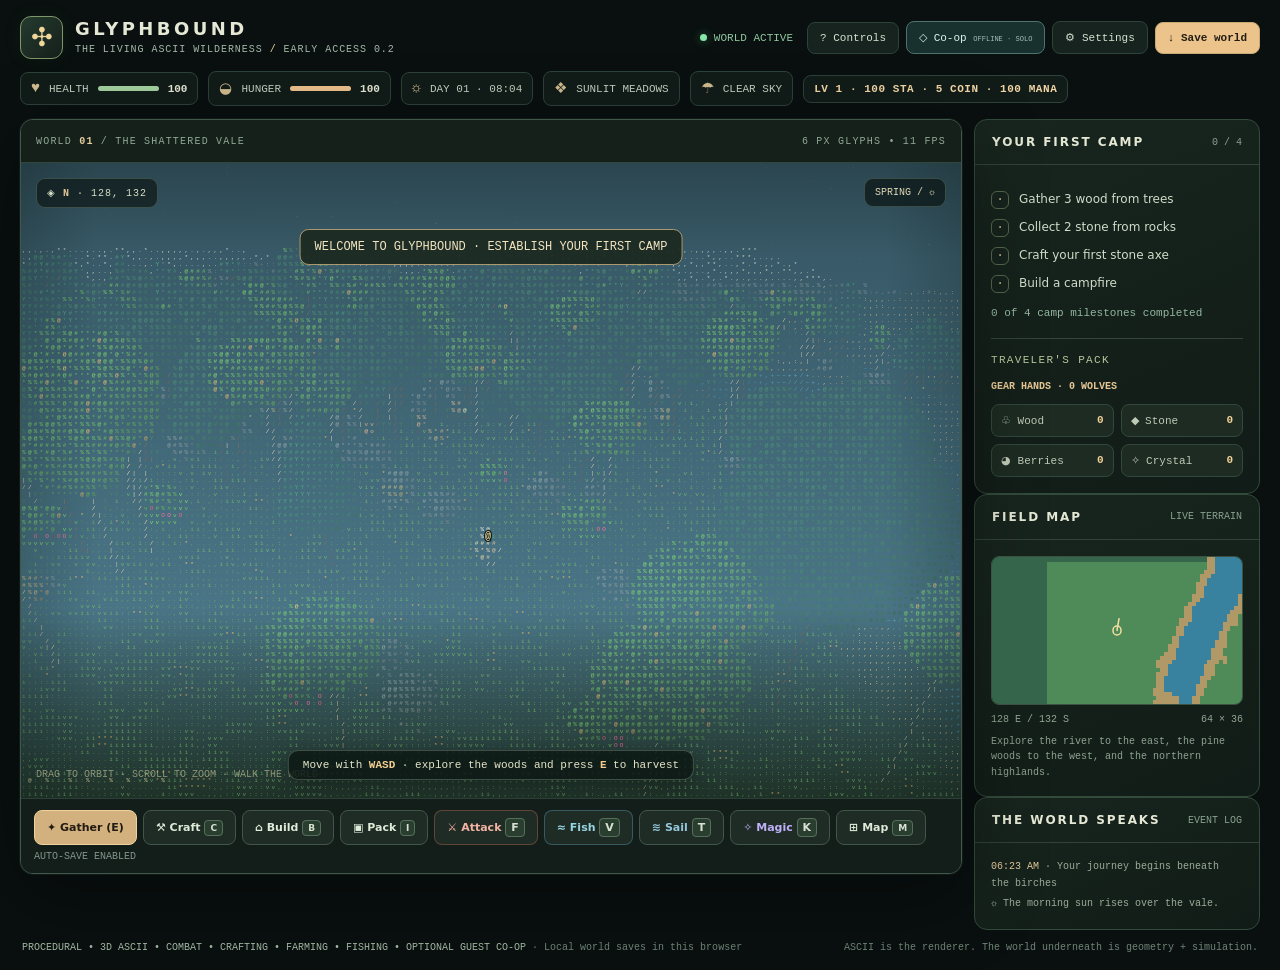
==== glyphbound/glyphbound.html @ f729c223 "feat(glyphbound): add playable ASCII wilderness v0.3 and co-op room source" ====
<!doctype html>
<html lang="en">
<head>
<meta charset="utf-8">
<meta name="viewport" content="width=device-width,initial-scale=1,viewport-fit=cover">
<meta name="theme-color" content="#0b1110">
<meta name="description" content="Glyphbound: a playable procedurally generated ASCII wilderness survival game.">
<title>GLYPHBOUND — A Living ASCII Wilderness</title>
<style>
:root{--bg:#09100f;--panel:#111b19;--panel2:#16231f;--stroke:#2d4239;--stroke2:#3c594b;--ink:#e5e8d4;--muted:#a4b8a9;--dark:#72877e;--gold:#e6c088;--green:#8fc8a3;--red:#e99b83;--radius:13px;color-scheme:dark;font-family:ui-sans-serif,system-ui,-apple-system,"Segoe UI",Arial,sans-serif}
*{box-sizing:border-box}html{height:100%}body{margin:0;background:var(--bg);min-height:100%;color:var(--ink);overflow-x:hidden}button,select,input{font:inherit}button{cursor:pointer;touch-action:manipulation}button:focus-visible,select:focus-visible,input:focus-visible{outline:2px solid var(--gold);outline-offset:2px}.app{width:min(1660px,100%);margin:0 auto;padding:16px 20px 17px;min-height:100dvh;display:flex;flex-direction:column;gap:12px}.topbar{display:flex;align-items:center;justify-content:space-between;gap:16px;flex-wrap:wrap}.brand{display:flex;gap:12px;align-items:center}.mark{display:grid;place-items:center;width:43px;height:43px;border:1px solid #7f966a;border-radius:11px;color:#f0d699;background:linear-gradient(135deg,#253b2e,#151f1b);font-size:26px;line-height:1;font-family:Georgia,serif;box-shadow:0 0 20px #76b67b11}.brand h1{font-size:18px;letter-spacing:.19em;line-height:1;margin:0;font-weight:800}.brand p{margin:6px 0 0;color:var(--muted);font:10px/1.2 ui-monospace,Consolas,monospace;letter-spacing:.095em}.nav-actions{display:flex;align-items:center;gap:7px;flex-wrap:wrap}.live-indicator{color:var(--green);font:11px ui-monospace,monospace;display:flex;align-items:center;gap:7px;margin-right:7px;white-space:nowrap}.dot{height:7px;width:7px;background:#86e7a8;box-shadow:0 0 10px #63d58d77;border-radius:50%}.small-btn{border:1px solid var(--stroke);padding:9px 12px;background:var(--panel2);color:#d2e4d2;font:11px ui-monospace,monospace;border-radius:8px;white-space:nowrap}.small-btn:hover,.small-btn[aria-pressed="true"]{border-color:#8db294;background:#293c31}.small-btn.gold{border-color:#c8a974;color:#221d12;background:#edc38c;font-weight:800}.top-strip{display:flex;align-items:center;gap:10px;overflow:auto;padding-bottom:1px;scrollbar-width:none}.top-strip::-webkit-scrollbar{display:none}.stat-chip{border:1px solid var(--stroke);background:#111c19;display:flex;align-items:center;gap:9px;border-radius:8px;padding:7px 10px;min-width:max-content;color:#c2d1c0;font:11px ui-monospace,monospace}.stat-chip b{font-weight:700;color:var(--ink)}.stat-chip .ico{color:#d1bc90;font-size:15px}.stat-chip .meter{width:61px;height:5px;background:#304037;border-radius:9px;overflow:hidden}.stat-chip .meter i{height:100%;display:block;background:#a4d2a1;width:100%;transition:width .25s}.stat-chip.food .meter i{background:#ecc18c}.layout{display:grid;grid-template-columns:minmax(0,1fr) 286px;gap:12px;align-items:start}.play-column{min-width:0}.game-shell{position:relative;border:1px solid #41574c;border-radius:13px;background:#0c1715;overflow:hidden;box-shadow:0 0 0 1px #101b17,0 20px 80px #0006}.screen-top{height:43px;display:flex;align-items:center;justify-content:space-between;gap:10px;padding:0 15px;border-bottom:1px solid #32473c;background:#142019;color:#91a996;font:10px ui-monospace,monospace;letter-spacing:.12em}.screen-top b{color:#e3ce9d}.screen-top .right{white-space:nowrap}.viewport{height:clamp(390px,calc(100dvh - 265px),780px);min-height:360px;position:relative;touch-action:none;overflow:hidden;cursor:crosshair;background:radial-gradient(ellipse at 50% 45%,#25382d,#0a1213)}#scene{position:absolute;inset:0;width:100%;height:100%;display:block}.vignette{position:absolute;inset:0;pointer-events:none;background:linear-gradient(90deg,#0b171533,transparent 8%,transparent 92%,#0b171533),linear-gradient(0deg,#05100c33,transparent 28%,transparent 85%,#07100d33)}.compass{position:absolute;top:15px;left:15px;border:1px solid #88a68c55;background:#0b1513a8;backdrop-filter:blur(5px);border-radius:9px;padding:8px 10px;color:#d4dfc4;font:10px ui-monospace,monospace;letter-spacing:1px;pointer-events:none}.compass strong{color:#e1c697}.daytag{position:absolute;top:15px;right:15px;border:1px solid #88a68c55;background:#0b1513b5;border-radius:9px;padding:8px 10px;font:10px ui-monospace,monospace;color:#e1d7b5;pointer-events:none}.hint{position:absolute;bottom:18px;left:50%;transform:translateX(-50%);border:1px solid #9bb59c55;background:#0c1815d9;border-radius:10px;padding:8px 14px;max-width:calc(100% - 35px);text-align:center;color:#e5e5c8;font:11px ui-monospace,monospace;white-space:nowrap;overflow:hidden;text-overflow:ellipsis;pointer-events:none;box-shadow:0 5px 20px #0005}.hint b{color:#f4cf91}.toast{position:absolute;left:50%;top:66px;transform:translateX(-50%) translateY(-8px);transition:opacity .25s,transform .25s;opacity:0;pointer-events:none;background:#1c2a21eb;color:#f2e4bf;border:1px solid #ad976f;border-radius:9px;padding:10px 14px;font:12px ui-monospace,monospace;text-align:center;white-space:nowrap;max-width:95%;overflow:hidden;text-overflow:ellipsis;z-index:7}.toast.show{opacity:1;transform:translateX(-50%) translateY(0)}.corner-note{position:absolute;bottom:18px;left:15px;color:#e9e5b288;font:10px ui-monospace,monospace;pointer-events:none}.corner-note.hide{display:none}.loading-fallback{position:absolute;inset:0;z-index:3;background:radial-gradient(ellipse,#253b2c,#0a1513 70%);display:grid;place-items:center;color:#d6c399;text-align:center;font:12px ui-monospace,monospace;padding:20px}.loading-fallback pre{line-height:1.12;color:#8ebd95;font-size:clamp(7px,1.3vw,12px);margin:0 0 15px}.loading-fallback small{color:#c7be94;line-height:1.5}.viewport.ready .loading-fallback{display:none}.action-row{display:flex;gap:6px;align-items:center;padding:11px 13px;background:#131e1b;border-top:1px solid #2d4038;flex-wrap:wrap}.action-row button{border:1px solid #3f5649;background:#1f2b25;padding:10px 12px;border-radius:8px;font-size:11px;font-weight:650;color:#dfebd9;min-width:76px}.action-row button:hover,.action-row button[aria-pressed="true"]{border-color:#c1ac7b;background:#35402a}.action-row button.primary{background:#d2b17e;border-color:#f0d19b;color:#211a11}.action-row .grow{flex:1}.action-row .subtext{font:10px ui-monospace,monospace;color:#82968a}.touchbar{display:none;gap:10px;justify-content:space-between;align-items:center;padding:12px;background:#17241f;border-top:1px solid #35463d}.touch-pad{display:grid;grid-template-columns:repeat(3,49px);grid-template-rows:repeat(3,44px);gap:4px}.touch-pad button{border:1px solid #556957;border-radius:10px;background:#2a3a30;color:#fff4da;font-size:19px;font-weight:800;touch-action:none;user-select:none;-webkit-user-select:none}.touch-pad button:active,.touch-pad button.pressing{background:#ae936a;color:#1e201c}.touch-pad [data-dir="up"]{grid-row:1;grid-column:2}.touch-pad [data-dir="left"]{grid-row:2;grid-column:1}.touch-pad [data-dir="down"]{grid-row:2;grid-column:2}.touch-pad [data-dir="right"]{grid-row:2;grid-column:3}.touch-actions{display:grid;grid-template-columns:repeat(2,minmax(76px,1fr));gap:7px;max-width:190px;flex:1}.touch-actions button{border:1px solid #52654e;background:#27382b;color:#e6eedc;border-radius:10px;padding:13px 7px;font-size:11px;font-weight:750;letter-spacing:.02em}.touch-actions button.action{background:#d2b17e;border-color:#eecf98;color:#261d10}.panel{background:linear-gradient(155deg,#18251e,#111b17);border:1px solid #334b3b;border-radius:13px;overflow:hidden}.panel-head{padding:15px 17px;display:flex;justify-content:space-between;align-items:center;border-bottom:1px solid #314236}.panel-head h2{font-size:12px;letter-spacing:.16em;margin:0}.panel-head small{font:10px ui-monospace,monospace;color:#89a18f}.panel-inner{padding:16px}.section-title{color:#b8c79c;text-transform:uppercase;letter-spacing:.12em;font:11px ui-monospace,monospace;margin:0 0 12px}.objective{display:flex;gap:10px;align-items:flex-start;margin:10px 0}.check{flex:0 0 18px;height:18px;border:1px solid #53684c;border-radius:6px;text-align:center;font:12px/17px ui-monospace,monospace;color:#d5c18c}.objective.done .check{background:#31583d;border-color:#6aa774;color:#daf5bc}.objective span:last-child{font:12px/1.45 ui-sans-serif,system-ui;color:#d0dcc9}.objective.done span:last-child{color:#a5b7a0}.progress{font:11px/1.6 ui-monospace,monospace;color:#93b8a0;margin-top:12px}.divider{height:1px;background:#344436;margin:15px 0}.inventory{display:grid;grid-template-columns:repeat(2,1fr);gap:7px}.resource{display:flex;justify-content:space-between;gap:8px;align-items:center;padding:9px;border:1px solid #32483c;background:#1d2b22;border-radius:8px;font:11px ui-monospace,monospace}.resource span{color:#c0c9b6}.resource b{color:#f0d098}.scene-info{display:flex;justify-content:space-between;font:10px ui-monospace,monospace;color:#92a793;margin:9px 0}.map-wrap{position:relative;border:1px solid #3b5142;border-radius:8px;overflow:hidden}#minimap{display:block;width:100%;height:auto;aspect-ratio:1.7;image-rendering:pixelated;background:#233b29}.map-tip{margin:9px 0 0;color:#8fa292;font:10px/1.55 ui-monospace,monospace}.log{font:10px/1.65 ui-monospace,monospace;color:#9aad99;min-height:54px}.log p{margin:0 0 4px}.log strong{color:#e5cb9a;font-weight:500}.footer{display:flex;justify-content:space-between;gap:12px;align-items:center;color:#718578;font:10px ui-monospace,monospace;flex-wrap:wrap;padding:0 2px}.footer strong{color:#a6bba7;font-weight:500}.kbd{background:#2a3e30;border:1px solid #55705a;border-radius:4px;padding:2px 5px;color:#d9e2d2}.drawer{position:absolute;inset:0;z-index:8;background:#091410ba;display:none;align-items:center;justify-content:center;padding:20px;backdrop-filter:blur(4px)}.drawer.open{display:flex}.dialog{width:min(560px,100%);max-height:calc(100% - 6px);overflow:auto;border:1px solid #73916c;border-radius:12px;background:#17241c;box-shadow:0 20px 80px #000b}.dialog-head{display:flex;align-items:center;justify-content:space-between;padding:15px 18px;border-bottom:1px solid #3c5440;gap:12px}.dialog-head h2{margin:0;font-size:14px;letter-spacing:.09em}.dialog-head button{padding:6px 11px;background:#283a2d;border:1px solid #5c755b;border-radius:7px;color:#dce9d5}.dialog-body{padding:16px;display:grid;gap:9px}.recipe{display:flex;gap:12px;align-items:center;justify-content:space-between;border:1px solid #38513c;border-radius:9px;padding:12px;background:#203026}.recipe:has(button:disabled){opacity:.6}.recipe .details{min-width:0}.recipe strong{display:block;font-size:13px;color:#e8d7b4}.recipe small{display:block;color:#a4baa4;font:11px/1.7 ui-monospace,monospace;margin-top:4px}.recipe button{border:1px solid #c7aa78;background:#e2bd83;color:#1d2014;padding:9px 14px;border-radius:7px;font-size:12px;font-weight:750;flex-shrink:0}.recipe button:disabled{opacity:.55;cursor:not-allowed}.build-selected{border-color:#d6b882;background:#334028}.field-note{border:1px solid #546d55;background:#223329;border-radius:9px;padding:12px;color:#bfd0b8;font:12px/1.7 ui-monospace,monospace}.field-note strong{color:#f1cf99}.map-large{display:block;width:100%;aspect-ratio:1;background:#193427;image-rendering:pixelated;border:1px solid #557258;border-radius:8px}.settings-grid{display:grid;gap:13px}.settings-grid label{display:flex;align-items:center;justify-content:space-between;gap:14px;color:#d5dfcf;font:12px ui-monospace,monospace}.settings-grid select,.settings-grid input[type=range]{width:160px;accent-color:#dbbd88}.settings-grid select{padding:8px;border-radius:7px;border:1px solid #4e6852;background:#24372a;color:#d6dfcd}.menu-actions{display:flex;gap:8px;flex-wrap:wrap}.menu-actions button{border:1px solid #647f61;border-radius:8px;padding:11px 12px;background:#273a2d;color:#e4e6d5;font-size:12px}.menu-actions button.danger{border-color:#9a6b62;color:#ebb4a2}.help{color:#aebfa9;font:12px/1.8 ui-monospace,monospace}.help b{color:#e6c78e}.noscript{background:#3a251c;border:1px solid #bd7d55;padding:20px;font:14px/1.6 ui-monospace,monospace}.sr-only{position:absolute;width:1px;height:1px;overflow:hidden;clip:rect(0,0,0,0)}
@media(max-width:1050px){.layout{grid-template-columns:1fr}.side{display:grid;grid-template-columns:1fr 1fr;gap:12px;align-items:start}.side>.panel:last-child{grid-column:1/-1}.viewport{height:clamp(410px,60dvh,800px)}}
@media(max-width:650px){.app{padding:9px;gap:9px}.brand{gap:9px}.mark{width:36px;height:36px;font-size:21px}.brand h1{font-size:15px}.brand p{font-size:8px;letter-spacing:.06em}.topbar{gap:9px}.nav-actions{width:100%;justify-content:space-between;gap:5px}.small-btn{padding:8px 9px;font-size:10px}.live-indicator{font-size:10px;margin-right:0}.top-strip{gap:6px}.stat-chip{padding:7px 9px;font-size:10px}.stat-chip .meter{width:43px}.screen-top{font-size:8.5px;padding:0 10px;height:35px;letter-spacing:.065em}.viewport{height:clamp(365px,53dvh,580px);min-height:365px}.compass,.daytag{font-size:9px;top:10px;padding:7px 8px}.compass{left:9px}.daytag{right:9px}.hint{bottom:10px;font-size:9px;padding:7px 9px}.corner-note{display:none}.action-row{gap:5px;padding:8px}.action-row button{font-size:10px;padding:9px 7px;min-width:auto;flex:1}.action-row .subtext{display:none}.touchbar{display:flex}.side{grid-template-columns:1fr}.side>.panel:last-child{grid-column:auto}.footer{font-size:9px;padding:4px 2px}.panel-head{padding:13px}.panel-inner{padding:12px}.drawer{padding:9px}.dialog{max-height:98%}.touch-pad{grid-template-columns:repeat(3,45px);grid-template-rows:repeat(3,41px)}.touch-actions{max-width:176px}.touch-actions button{padding:13px 3px}}
@media(prefers-reduced-motion:reduce){*{scroll-behavior:auto!important;transition:none!important}}

/* Glyphbound 0.2 combat and inventory UI */
#rpg-status{font-size:11px;font-weight:800;letter-spacing:.05em;color:#f3d6a4;}
.gear-summary{font:700 10px ui-monospace,SFMono-Regular,monospace;color:#e7c895;line-height:1.8;margin:0 0 8px;}
#btn-attack,#touch-attack{color:#f4b4a3;border-color:rgba(196,109,83,.4)}
#btn-fish,#touch-fish{color:#96d4df;border-color:rgba(100,177,204,.35)}
@media(max-width:760px){.action-row{flex-wrap:wrap}.action-row button{font-size:11px}.touch-actions{display:grid;grid-template-columns:repeat(3,minmax(0,1fr));gap:5px}.touch-actions button{min-width:0;white-space:normal;padding:7px 3px;font-size:10px}}

#btn-boat,#touch-boat{color:#94c7db}#btn-spell,#touch-spell{color:#bfb0f8}

#btn-coop{border:1px solid #4e736f;color:#d9f5e9;background:#18312e}#coop-count{font-size:.64em;opacity:.72;white-space:nowrap}#coop-chat{max-height:175px;overflow-y:auto;margin:12px 0}#coop-chat p{margin:5px 0;overflow-wrap:anywhere}#coop-name,#coop-room,#coop-message{width:100%;padding:10px;color:#edf7ef;background:#111b1a;border:1px solid #45615b;border-radius:6px;min-width:0}.menu-actions:has(#coop-message){display:flex;flex-wrap:nowrap;gap:8px}.menu-actions #coop-message{flex:1}

</style>
</head>
<body>
<main class="app">
<header class="topbar"><div class="brand"><div class="mark" aria-hidden="true">✣</div><div><h1>GLYPHBOUND</h1><p>THE LIVING ASCII WILDERNESS <span style="color:#edcf95">/</span> EARLY ACCESS 0.2</p></div></div><div class="nav-actions"><span class="live-indicator"><span class="dot"></span><span id="live-status">WORLD ACTIVE</span></span><button class="small-btn" id="btn-help">? Controls</button><button class="small-btn" id="btn-coop">◇ Co-op <span id="coop-count">OFFLINE · SOLO</span></button><button class="small-btn" id="btn-settings">⚙ Settings</button><button class="small-btn gold" id="btn-save">↓ Save world</button></div></header>
<div class="top-strip"><div class="stat-chip"><span class="ico">♥</span><span>HEALTH</span><div class="meter"><i id="hp-bar"></i></div><b id="hp">100</b></div><div class="stat-chip food"><span class="ico">◒</span><span>HUNGER</span><div class="meter"><i id="food-bar"></i></div><b id="food">100</b></div><div class="stat-chip"><span class="ico">☼</span><span id="time-label">DAY 01 · 08:00</span></div><div class="stat-chip"><span class="ico">❖</span><span id="biome-label">SUNLIT MEADOWS</span></div><div class="stat-chip"><span class="ico">☂</span><span id="weather-label">CLEAR SKY</span></div><div class="stat-chip" id="rpg-status">LV 1 · 100 STA · 5 COIN</div></div>
<div class="layout"><section class="play-column" aria-label="Playable ASCII wilderness world"><div class="game-shell"><div class="screen-top"><span>WORLD <b>01</b> / THE SHATTERED VALE</span><span class="right" id="render-stats">6 PX GLYPHS • 0 FPS</span></div><div class="viewport" id="viewport"><canvas id="scene" aria-label="Third-person three-dimensional ASCII wilderness game" tabindex="0"></canvas><div class="loading-fallback" id="fallback"><div><pre aria-hidden="true">                /\     /\       /\
        /\     /**\   /**\     /**\
       /**\   /****\ /****\   /****\
    || || ||  |||| || |||| ||  |||| ||
 ...::;;,;:...,,..~~..,,...;;:...,,..</pre><strong>THE VALE IS TAKING SHAPE</strong><br><small>Run this game in a normal browser to enable the interactive world.</small></div></div><div class="vignette"></div><div class="compass">◈ <strong id="compass">N</strong> · <span id="coordinates">128, 132</span></div><div class="daytag" id="season-display">SPRING / ☼</div><div class="toast" id="toast" role="status" aria-live="polite"></div><div class="corner-note" id="world-note">DRAG TO ORBIT · SCROLL TO ZOOM · WALK THE WORLD</div><div class="hint" id="target-hint">Move with <b>WASD</b> · approach trees and press <b>E</b> to harvest</div><div class="drawer" id="drawer"><div class="dialog" role="dialog" aria-modal="true" aria-labelledby="dialog-title"><div class="dialog-head"><h2 id="dialog-title">FIELD NOTES</h2><button id="close-drawer" aria-label="Close dialog">✕</button></div><div class="dialog-body" id="dialog-body"></div></div></div></div><div class="action-row"><button class="primary" id="btn-action">✦ Gather <span class="kbd" style="font-size:9px">E</span></button><button id="btn-craft">⚒ Craft <span class="kbd" style="font-size:9px">C</span></button><button id="btn-build">⌂ Build <span class="kbd" style="font-size:9px">B</span></button><button id="btn-pack">▣ Pack <span class="kbd" style="font-size:9px">I</span></button><button id="btn-attack">⚔ Attack <span class="kbd">F</span></button><button id="btn-fish">≈ Fish <span class="kbd">V</span></button><button id="btn-boat">≋ Sail <span class="kbd">T</span></button><button id="btn-spell">✧ Magic <span class="kbd">K</span></button><button id="btn-map">⊞ Map <span class="kbd" style="font-size:9px">M</span></button><span class="grow"></span><span class="subtext" id="status-text">AUTO-SAVE ENABLED</span></div><div class="touchbar" aria-label="Touch game controls"><div class="touch-pad"><button data-dir="up" aria-label="Move forward">▲</button><button data-dir="left" aria-label="Move left">◀</button><button data-dir="down" aria-label="Move backward">▼</button><button data-dir="right" aria-label="Move right">▶</button></div><div class="touch-actions"><button id="touch-turn-l" aria-label="Rotate view left">↶ View</button><button id="touch-turn-r" aria-label="Rotate view right">View ↷</button><button class="action" id="touch-action">✦ GATHER</button><button id="touch-build">⌂ BUILD</button><button id="touch-attack">⚔ ATTACK</button><button id="touch-fish">≈ FISH</button><button id="touch-jump">↑ JUMP</button><button id="touch-boat">≋ RAFT</button><button id="touch-spell">✧ MAGIC</button></div></div></div></section>
<aside class="side"><section class="panel"><header class="panel-head"><h2>YOUR FIRST CAMP</h2><small id="quest-count">0 / 4</small></header><div class="panel-inner"><div id="objectives"></div><div class="progress" id="quest-progress">Collect resources to establish your home.</div><div class="divider"></div><h3 class="section-title">TRAVELER'S PACK</h3><p class="gear-summary" id="rpg-gear">GEAR HANDS</p><div class="inventory"><div class="resource"><span>♧ Wood</span><b id="res-wood">0</b></div><div class="resource"><span>◆ Stone</span><b id="res-stone">0</b></div><div class="resource"><span>◕ Berries</span><b id="res-berry">0</b></div><div class="resource"><span>✧ Crystal</span><b id="res-crystal">0</b></div></div></div></section><section class="panel"><header class="panel-head"><h2>FIELD MAP</h2><small>LIVE TERRAIN</small></header><div class="panel-inner"><div class="map-wrap"><canvas id="minimap" width="260" height="146" aria-label="Local map of your surroundings"></canvas></div><div class="scene-info"><span id="map-position">128 E / 132 S</span><span id="map-scale">64 × 36</span></div><p class="map-tip">Explore the river to the east, the pine woods to the west, and the northern highlands.</p></div></section><section class="panel"><header class="panel-head"><h2>THE WORLD SPEAKS</h2><small>EVENT LOG</small></header><div class="panel-inner"><div class="log" id="world-log"><p>☼ The morning sun rises over the vale.</p></div></div></section></aside></div>
<footer class="footer"><span><strong>PROCEDURAL • 3D ASCII • COMBAT • CRAFTING • FARMING • FISHING • OPTIONAL GUEST CO-OP</strong> · Local world saves in this browser</span><span>ASCII is the renderer. The world underneath is geometry + simulation.</span></footer>
<noscript><div class="noscript">JavaScript is required to run GLYPHBOUND. Open this page in a browser with JavaScript enabled.</div></noscript>
</main><script>
/* GLYPHBOUND guest co-op client. Optional: standalone game remains fully playable offline. */
(function(){'use strict';
  const saneRoom=s=>String(s||'').toLowerCase().replace(/[^a-z0-9-]/g,'').slice(0,24);
  const saneName=s=>String(s||'').replace(/[^a-zA-Z0-9 _-]/g,'').trim().slice(0,22);
  const net={room:'',name:'Wanderer',id:'',status:'offline',peers:new Map(),builds:new Map(),messages:[],socket:null,onChange:null,seconds:0,reason:'',_lastPose:''};
  function emit(){if(typeof net.onChange==='function')net.onChange()}
  function send(type,data={}){if(!net.socket||net.socket.readyState!==WebSocket.OPEN)return false;net.socket.send(JSON.stringify({type,...data}));return true}
  net.send=send;
  net.sendBuild=s=>{if(!s||!s.id)return false;return send('build',{structure:{id:s.id,type:s.type,x:s.x,z:s.z,rotation:s.rotation||0}})};
  net.disconnect=()=>{const old=net.socket;net.socket=null;if(old)old.close(1000,'Leave room');net.status='offline';net.room='';net.peers.clear();net.builds.clear();net.id='';emit()};
  net.connect=(room,name)=>{
    room=saneRoom(room);name=saneName(name)||'Wanderer';
    if(!room){net.reason='Enter a room code.';emit();return false}
    if(!/^https?:$/.test(location.protocol)){net.reason='Open the hosted game to play online. The HTML download remains offline-only.';emit();return false}
    if(net.socket)net.disconnect();net.room=room;net.name=name;net.status='connecting';net.reason='';net.peers.clear();net.builds.clear();net.messages=[];
    const proto=location.protocol==='https:'?'wss:':'ws:';
    const url=`${proto}//${location.host}/api/rooms/${encodeURIComponent(room)}`;
    let ws;try{ws=new WebSocket(url)}catch(e){net.status='offline';net.reason='Could not create connection';emit();return false}
    net.socket=ws;try{localStorage.setItem('glyphbound_guest_name',name)}catch{}
    ws.onopen=()=>{if(net.socket!==ws)return;net.status='online';send('hello',{name});emit()};
    ws.onmessage=e=>{if(net.socket!==ws||typeof e.data!=='string'||e.data.length>40000)return;
      let m;try{m=JSON.parse(e.data)}catch{return}
      if(!m||typeof m!=='object')return;
      if(m.type==='welcome'){
        net.id=String(m.id||'');net.peers.clear();net.builds.clear();
        for(const p of Array.isArray(m.peers)?m.peers:[])setPeer(p);
        for(const s of Array.isArray(m.builds)?m.builds:[])setBuild(s);
      } else if(m.type==='join'){if(m.id!==net.id)setPeer(m)}
      else if(m.type==='pose'){if(m.id!==net.id)setPeer(m)}
      else if(m.type==='leave'){net.peers.delete(String(m.id||''))}
      else if(m.type==='build'){setBuild(m.structure)}
      else if(m.type==='chat'){
        net.messages.push({name:saneName(m.name)||'Wanderer',text:String(m.text||'').slice(0,140)});
        if(net.messages.length>30)net.messages.shift();
      }
      emit();
    };
    ws.onclose=()=>{if(net.socket!==ws)return;net.socket=null;net.status='offline';net.reason='Connection closed. Rejoin to continue.';net.peers.clear();net.builds.clear();emit()};
    ws.onerror=()=>{if(net.socket!==ws)return;net.reason='Connection unavailable. Check the server and try again.';emit()};
    emit();return true;
  };
  function setPeer(p){if(!p||typeof p.id!=='string'||p.id===net.id||p.id.length>64)return;const pose=p.pose||p;const x=Number(pose.x),z=Number(pose.z),yaw=Number(pose.yaw);const prev=net.peers.get(p.id)||{};
    net.peers.set(p.id,{id:p.id,name:saneName(p.name)||prev.name||'Wanderer',x:Number.isFinite(x)?Math.max(2,Math.min(262,x)):prev.x,z:Number.isFinite(z)?Math.max(2,Math.min(262,z)):prev.z,yaw:Number.isFinite(yaw)?yaw:prev.yaw||0});}
  function setBuild(s){if(!s||typeof s.id!=='string'||s.id.length>70||!['campfire','workbench','floor','wall','roof','farmplot','dock','lantern'].includes(s.type))return;const x=Number(s.x),z=Number(s.z);if(!Number.isFinite(x)||!Number.isFinite(z)||x<2||x>262||z<2||z>262)return;net.builds.set(s.id,{id:s.id,type:s.type,x,z,rotation:(Number(s.rotation)||0)%4})}
  net.tick=(dt,state)=>{net.seconds+=dt;if(net.status!=='online'||net.seconds<.16)return;net.seconds=0;const p={x:+state.x.toFixed(2),z:+state.z.toFixed(2),yaw:+state.yaw.toFixed(2)};const next=JSON.stringify(p);if(next!==net._lastPose){send('pose',p);net._lastPose=next}};
  net.sendChat=t=>{t=String(t||'').replace(/[<>\x00-\x1f]/g,'').trim().slice(0,140);return t?send('chat',{text:t}):false};
  net.shareUrl=()=>{const u=new URL(location.href);u.searchParams.set('room',net.room);return u.toString()};
  try{net.name=saneName(localStorage.getItem('glyphbound_guest_name'))||'Wanderer'}catch{}
  window.GLYPH_NET=net;
})();

</script><script>
(()=>{'use strict';
// GLYPHBOUND 0.2 — expanded standalone survival game. Independently implemented; does NOT contain Asciicker C++ source.
const $=id=>document.getElementById(id),canvas=$('scene'),ctx=canvas.getContext('2d',{alpha:false}),view=$('viewport');
const MIN=(x,a,b)=>Math.max(a,Math.min(b,x)), TAU=Math.PI*2, W=264,H=264, SEA=.06, SAVE_KEY='glyphbound_world_v1';
const RES={wood:0,stone:0,berry:0,crystal:0,fiber:0,seed:0,meat:0,fish:0,meal:0,hide:0,coin:5};
const state={seed:91627,x:128,z:132,yaw:0.18,zoom:1,day:1,time:8/24,yearDay:0,health:100,hunger:100,inv:{...RES},craft:{axe:false,workbench:false},placed:[],removed:{},hits:{},quest:{wood:false,stone:false,axe:false,camp:false},fireplace:null,weatherOverride:'auto',quality:6,buildKind:null,buildRotation:0,playing:true,seconds:0,killCount:0,rpg:null};
const T={MEADOW:0,FOREST:1,SAND:2,ROCK:3,SNOW:4,WATER:5,MARSH:6,PATH:7};
let heights,biomes,objects=[],buckets=new Map(),creatures=[],particles=[],w=960,h=580,scale=1,cw=5,ch=7,cols=0,rows=0,zbuf,cellMat,cellGlyph,cellShade,cellFog,cellExtras,cellGlow;
let last=0,lastRender=0,frameClock=0,fps=0,fpsN=0,uiClock=0,mapClock=0,saveClock=0,toastTime=0,viewDrag=null,drawer=null,projCam=null,nearest=null,lastNotice='The morning sun rises over the vale.',mapDirty=true;
const pressed=new Set(),touchDir=new Set(),net=window.GLYPH_NET||{status:'offline',peers:new Map(),builds:new Map(),tick(){},sendBuild(){},connect(){return false},disconnect(){},sendChat(){return false}};
const G=[' ','.',',',':',';','!','i','/','\\','|','=','+','*','#','%','@','~','^','v','Y','o','x','O','&'];
const M={sky:0,grass:1,forest:2,sand:3,rock:4,snow:5,water:6,marsh:7,wood:8,leaf:9,pine:10,birch:11,ore:12,berry:13,flower:14,animal:15,player:16,fire:17,shadow:18,build:19,dirt:20,white:21};
const BASE=[[89,122,117],[103,164,97],[65,123,91],[210,187,128],[132,143,141],[226,233,209],[84,165,194],[89,126,99],[131,101,72],[108,183,89],[68,139,104],[212,199,154],[186,165,111],[228,99,133],[213,172,96],[204,164,125],[241,206,163],[245,152,83],[51,74,56],[201,173,112],[129,118,83],[224,226,195]];
let colorCache=[],lightQuant=-1,fogQuant=-1,nightFactor=1,skyC=[40,76,85];
const str=v=>String(v).padStart(2,'0');
const fmtTime=()=>{const hr=Math.floor(state.time*24)%24, min=Math.floor((state.time*24%1)*60);return `${str(hr)}:${str(min)}`};
const hash=(x,z,s=0)=>{let n=Math.imul(x|0,374761393)+Math.imul(z|0,668265263)+Math.imul((state.seed+s)|0,2246822519);n=(n^(n>>>13));n=Math.imul(n,1274126177);return ((n^(n>>>16))>>>0)/4294967295};
const sCurve=t=>t*t*(3-2*t);
function noise(x,z,seed=0){const ix=Math.floor(x),iz=Math.floor(z),fx=sCurve(x-ix),fz=sCurve(z-iz);const a=hash(ix,iz,seed),b=hash(ix+1,iz,seed),c=hash(ix,iz+1,seed),d=hash(ix+1,iz+1,seed);return (a+(b-a)*fx)*(1-fz)+(c+(d-c)*fx)*fz;}
function fbm(x,z){return .53*noise(x*.053,z*.053,11)+.26*noise(x*.127,z*.127,23)+.15*noise(x*.31,z*.31,41)+.06*noise(x*.67,z*.67,67)}
const smooth=(a,b,t)=>sCurve(MIN((t-a)/(b-a),0,1));
const index=(x,z)=>Math.floor(MIN(z,0,H-1))*W+Math.floor(MIN(x,0,W-1));
function heightAt(x,z){x=MIN(x,0,W-2.001);z=MIN(z,0,H-2.001);const ix=x|0,iz=z|0,dx=x-ix,dz=z-iz,i=iz*W+ix;return (heights[i]*(1-dx)+heights[i+1]*dx)*(1-dz)+(heights[i+W]*(1-dx)+heights[i+W+1]*dx)*dz;}
const biomeAt=(x,z)=>biomes[index(x,z)];
const isWater=(x,z)=>heightAt(x,z)<SEA;
function biomeName(x,z){const b=biomeAt(x,z);return ['SUNLIT MEADOWS','WHISPERING WOODS','GOLDEN DUNES','STONE HIGHLANDS','FROSTFALL RIDGE','MIRRORWATER','FERN MARSHES','OLD TRAIL'][b]||'THE VALE'}
function generateTerrain(){heights=new Float32Array(W*H);biomes=new Uint8Array(W*H);
  for(let z=0;z<H;z++)for(let x=0;x<W;x++){
    const n=fbm(x,z),r=155+Math.sin(z*.072)*6+Math.sin(z*.023+1)*7,river=Math.abs(x-r);
    let y=1.65+(n-.5)*5.8 + Math.sin(x*.029)*.42 + Math.cos(z*.035)*.5;
    const northness=1-smooth(55,112,z),mount=northness*northness*(7+15*noise(x*.018,z*.018,84));
    y+=mount;
    if(river<9)y-=2.6*(1-smooth(2.3,9,river));
    const lake=Math.hypot((x-101)*1.15,z-173);if(lake<19)y-=4.6*(1-smooth(7,19,lake));
    if(x>175)y-=smooth(174,234,x)*7.5;
    const spawn=Math.hypot(x-128,z-132);if(spawn<12)y=y*smooth(4,12,spawn)+1.45*(1-smooth(4,12,spawn));
    y=MIN(y,-4,29);const wet=noise(x*.031,z*.031,72);let b=T.MEADOW;
    if(y<SEA)b=T.WATER;
    else if(y>13 || (mount>8&&y>7))b=T.SNOW;
    else if(y>6 || (northness>.5&&y>4.8))b=T.ROCK;
    else if(x>178|| (river<12&&y<1.4) || (lake<23&&y<1.4))b=T.SAND;
    else if(z>180&&wet>.54)b=T.MARSH;
    else if(x<110||z<115||wet>.61)b=T.FOREST;
    if(spawn<10&&y>=SEA)b=T.MEADOW;
    heights[z*W+x]=y;biomes[z*W+x]=b;
  }
}
function addToBucket(o){const k=((o.x/14)|0)+':'+((o.z/14)|0);let b=buckets.get(k);if(!b)buckets.set(k,b=[]);b.push(o)}
function spawnObjects(){objects=[];buckets.clear();let num=0;
 for(let z=9;z<H-9;z+=2.8)for(let x=9;x<W-9;x+=2.8){
   let xx=x+(hash(x*17,z*13,1)-.5)*1.9,zz=z+(hash(x*13,z*17,2)-.5)*1.9;
   const b=biomeAt(xx,zz),yy=heightAt(xx,zz),r=hash(x*11,z*31,3),spawnDist=Math.hypot(xx-128,zz-132);
   if(b===T.WATER||yy<SEA+.2 || spawnDist<4.6 || yy>19)continue;
   let type=null;
   if((b===T.FOREST||b===T.MEADOW||b===T.MARSH)&&r<(b===T.FOREST?.63:b===T.MARSH?.31:.29) &&spawnDist>8)type=b===T.FOREST&&hash(x*19,z*23,3)<.42?'pine':hash(x*31,z*9,4)<.56?'birch':'oak';
   else if(r<.72&&r>.62 &&b!==T.SAND)type='rock';
   else if(r>.88&&r<.923&&(b===T.FOREST||b===T.MEADOW||b===T.MARSH))type='berry';
   else if(r>.936&&r<.953&&(b===T.ROCK||b===T.FOREST||b===T.MEADOW))type='ore';
   else if(r>.956&&r<.986&&(b===T.MEADOW||b===T.FOREST))type='flower';
   if(!type)continue;
   const o={id:'r'+num++,x:xx,z:zz,y:yy,type,scale:.79+hash(x*41,z*29,21)*.7,spin:hash(x*11,z*7,15)*6.28,seed:hash(x*7,z*23,29),lastHit:0};
   objects.push(o);addToBucket(o);
 }
 // Starting valley always contains a few reachable resources, without blocking the player.
 for(const [dx,dz,t] of [[5.9,-2.8,'birch'],[-6.4,-1.2,'pine'],[-4.2,4.5,'rock'],[4.6,5.8,'rock'],[1.5,-7.6,'berry'],[-6.4,6.1,'berry'],[6.5,-7.2,'oak'],[-3.7,-6.2,'ore']]){
   const x=128+dx,z=132+dz,o={id:'start'+t+num++,x,z,y:heightAt(x,z),type:t,scale:1.04,spin:hash(dx*100,dz*100,10)*TAU,seed:hash(dx*91,dz*93,18),lastHit:0};objects.push(o);addToBucket(o);
 }
}
function objectsNear(x,z,r){const result=[];const loX=Math.floor((x-r)/14),hiX=Math.floor((x+r)/14),loZ=Math.floor((z-r)/14),hiZ=Math.floor((z+r)/14);for(let bz=loZ;bz<=hiZ;bz++)for(let bx=loX;bx<=hiX;bx++){const bb=buckets.get(bx+':'+bz);if(!bb)continue;for(const o of bb)if(Math.abs(o.x-x)<r&&Math.abs(o.z-z)<r&&!state.removed[o.id])result.push(o)}return result}
function initCreatures(){creatures=[];for(let i=0;i<35;i++){
  const a=hash(i,11,1)*TAU,r=12+hash(i,5,2)*104,x=MIN(128+Math.cos(a)*r,6,W-6),z=MIN(132+Math.sin(a)*r,6,H-6);if(isWater(x,z))continue;
  creatures.push({x,z,baseX:x,baseZ:z,dir:a,phase:hash(i,9,6)*TAU,type:i%5===0?'fox':i%4===0?'deer':'rabbit',speed:.13+hash(i,6,3)*.34})
}}
function skyLight(){const sun=Math.sin(state.time*TAU-Math.PI*.5);return MIN(.2+Math.max(0,sun)*.8+(sun<0?.012:0),.16,1)}
function weather(){if(state.weatherOverride!=='auto')return state.weatherOverride;const k=Math.sin(state.seconds/75+.65)+.6*Math.sin(state.seconds/37-1.7);return k>1.1?'rain':k>.67?'cloudy':'clear'}
function lerp(a,b,t){return a+(b-a)*t}
function mixRGB(a,b,t){return [lerp(a[0],b[0],t),lerp(a[1],b[1],t),lerp(a[2],b[2],t)]}
function cacheColors(){const sun=skyLight(),quant=Math.floor(sun*24),wx=weather(),fogColor=wx==='rain'?[60,83,83]:wx==='cloudy'?[80,99,102]:[104,136,129];if(lightQuant===quant&&fogQuant===wx)return;lightQuant=quant;fogQuant=wx;nightFactor=sun;
 skyC=mixRGB([11,24,32],wx==='rain'?[88,110,116]:[105,160,184],sun);
 colorCache=BASE.map((a,mat)=>{const out=[];for(let s=0;s<13;s++){out[s]=[];for(let f=0;f<5;f++){
   const shade=(.31+sun*1.08)*(.62+s/13*.78);
   const lit=a.map(v=>Math.min(255,v*shade+(mat===M.fire?90:0)));
   const fog=f*.07;const blend=mixRGB(lit,skyC,fog);
   out[s][f]=`rgb(${blend.map(v=>Math.round(MIN(v,0,255))).join(',')})`;
 }}return out})}
function biomeColor(b){return [['#4c9160','#3a714e'],['#3b7652','#316546'],['#c9b077','#a98f66'],['#949b91','#7c847e'],['#d4dbcd','#a9b8ba'],['#468aa2','#2f6c8e'],['#527e60','#405f4f'],['#806f53','#665d49']][b]||['#4a805a','#3d7551']}
function resize(){const b=view.getBoundingClientRect(),width=Math.max(250,b.width),height=Math.max(300,b.height);w=Math.round(width);h=Math.round(height);scale=Math.min(2,window.devicePixelRatio||1);canvas.width=Math.round(w*scale);canvas.height=Math.round(h*scale);ctx.setTransform(scale,0,0,scale,0,0);ctx.imageSmoothingEnabled=false;setQuality(state.quality,false);mapDirty=true}
function setQuality(size,resizeBuffer=true){state.quality=Number(size);cw=state.quality*.64;ch=state.quality*1.16;cols=Math.max(25,Math.min(162,Math.floor(w/cw)));rows=Math.max(20,Math.min(105,Math.floor(h/ch)));cw=w/cols;ch=h/rows;const n=cols*rows;zbuf=new Float32Array(n);cellMat=new Uint8Array(n);cellGlyph=new Uint8Array(n);cellShade=new Uint8Array(n);cellFog=new Uint8Array(n);cellExtras=new Uint8Array(n);cellGlow=new Uint8Array(n);$('render-stats').textContent=`${size} PX GLYPHS • ${fps} FPS`}
const vnorm=(x,y,z)=>{const d=Math.hypot(x,y,z)||1;return [x/d,y/d,z/d]};
function camera(){const distance=17*state.zoom,xx=state.x-Math.sin(state.yaw)*distance,zz=state.z+Math.cos(state.yaw)*distance,py=heightAt(state.x,state.z),yy=py+12.3*state.zoom;
 const targetX=state.x+Math.sin(state.yaw)*5.6,targetZ=state.z-Math.cos(state.yaw)*5.6,targetY=py+1.35;
 const [fx,fy,fz]=vnorm(targetX-xx,targetY-yy,targetZ-zz),[rx,ry,rz]=vnorm(-fz,0,fx),[ux,uy,uz]=vnorm(ry*fz-rz*fy,rz*fx-rx*fz,rx*fy-ry*fx);
 return {xx,yy,zz,fx,fy,fz,rx,ry,rz,ux,uy,uz,fov:.63,aspect:w/h,focal:h/(2*.63)};
}
function project(x,y,z){const c=projCam,dx=x-c.xx,dy=y-c.yy,dz=z-c.zz,d=dx*c.fx+dy*c.fy+dz*c.fz;if(d<.5||d>112)return null;const sx=(dx*c.rx+dy*c.ry+dz*c.rz)*c.focal/d+w*.5;const sy=h*.5-(dx*c.ux+dy*c.uy+dz*c.uz)*c.focal/d;if(sx<0||sx>=w||sy<0||sy>=h)return null;return [(sx/cw)|0,(sy/ch)|0,d]}
function placeGlyph(x,y,z,g,m,shade=9,glow=0){const p=project(x,y,z);if(!p)return;const i=p[1]*cols+p[0];if(p[2]<zbuf[i]+.02){zbuf[i]=p[2]-.02;cellMat[i]=m;cellGlyph[i]=g;cellShade[i]=shade;cellFog[i]=MIN((p[2]/23)|0,0,4);cellGlow[i]=glow}}
function cellGround(x,y,z,t,g,b,shade,fog){const ix=((x/cw)|0),iy=((y/ch)|0);if(ix<0||iy<0||ix>=cols||iy>=rows)return;const i=iy*cols+ix;if(t>=zbuf[i])return;zbuf[i]=t;cellMat[i]=b;cellGlyph[i]=g;cellShade[i]=shade;cellFog[i]=fog;cellGlow[i]=0}
function traceTerrain(){const c=projCam,aspect=c.aspect,tilt=c.fov;const colorSun=Math.sin(state.time*TAU);let hitCount=0;
 for(let gy=0;gy<rows;gy++){
   const sv=(1-(gy+.5)/rows*2)*tilt,baseX=c.fx+c.ux*sv,baseY=c.fy+c.uy*sv,baseZ=c.fz+c.uz*sv;
   for(let gx=0;gx<cols;gx++){
    const i=gy*cols+gx,sh=((gx+gy*17)%17),sr=(sh===3)?10:sh===1?7:sh===11?8:6;
    cellMat[i]=M.sky;cellGlyph[i]=(hash(gx,gy,92)>.989&&gy<rows*.5)?1:0;cellShade[i]=sr;cellFog[i]=0;zbuf[i]=1e5;cellGlow[i]=0;
    const su=((gx+.5)/cols*2-1)*aspect*tilt,dx=baseX+c.rx*su,dy=baseY+c.ry*su,dz=baseZ+c.rz*su;
    if(dy>-.015)continue;
    let prev=1.2,y=c.yy+prev*dy,prevAbove=true,t=1.2,xx=0,zz=0,hit=false;
    for(let it=0;it<87;it++){
      t+=.43+t*.027;xx=c.xx+dx*t;zz=c.zz+dz*t;if(xx<1||zz<1||xx>W-2||zz>H-2)break;
      y=c.yy+dy*t;
      if(y<=Math.max(SEA,heightAt(xx,zz))){hit=true;break}
      prev=t;
      if(t>94)break;
    }
    if(!hit)continue;
    let lo=prev,hi=t;for(let k=0;k<3;k++){const m=(lo+hi)*.5;const hx=c.xx+dx*m,hz=c.zz+dz*m,hy=c.yy+dy*m;if(hy<=Math.max(SEA,heightAt(hx,hz)))hi=m;else lo=m}
    t=(lo+hi)*.5;xx=c.xx+dx*t;zz=c.zz+dz*t;
    const b=biomeAt(xx,zz),ix=(xx*3|0),iz=(zz*3|0),rand=hash(ix,iz,6),tWater=(b===T.WATER),terrain=heightAt(xx,zz);
    let mat=[M.grass,M.forest,M.sand,M.rock,M.snow,M.water,M.marsh,M.dirt][b]||M.grass;
    let g=1;if(tWater){g=rand>.75?16:rand>.43?11:rand>.22?2:7;mat=M.water}else if(b===T.SAND)g=rand>.88?3:rand>.42?2:1;
    else if(b===T.ROCK)g=rand>.72?14:rand>.42?13:rand>.2?3:11;
    else if(b===T.SNOW)g=rand>.82?12:rand>.42?2:1;
    else if(b===T.FOREST)g=rand>.8?19:rand>.48?5:rand>.17?3:2;
    else if(b===T.MARSH)g=rand>.67?18:rand>.45?6:rand>.22?3:2;
    else g=rand>.86?18:rand>.63?6:rand>.41?3:rand>.21?2:1;
    if(b!==T.WATER &&rand>.979&&(b===T.MEADOW||b===T.FOREST)) {mat=M.flower;g=12}
    let shade=7;
    if(!tWater){const gradX=heightAt(xx+.65,zz)-heightAt(xx-.65,zz),gradZ=heightAt(xx,zz+.65)-heightAt(xx,zz-.65);shade=MIN(Math.floor(8+(-gradX*.25+gradZ*.16)*5+(rand-.5)*4),1,12)}
    else shade=MIN(7+Math.sin(state.seconds*1.9+xx*.4+zz*.3)*2+(rand-.5)*3,2,11)|0;
    const fog=MIN((t/21)|0,0,4);
    zbuf[i]=t;cellMat[i]=mat;cellGlyph[i]=g;cellShade[i]=shade;cellFog[i]=fog;hitCount++;
   }
 }
 return hitCount;
}
function fillCanopy(x,y,z,rX,rY,rZ,mat,seed,style=0){
 const p=project(x,y,z);if(!p)return;
 const cx=p[0],cy=p[1],d=p[2],radiusX=MIN((rX*projCam.focal/d)/cw,1,32),radiusY=MIN((rY*projCam.focal/d)/ch,1,29);
 const left=MIN(Math.floor(cx-radiusX),0,cols-1),right=MIN(Math.ceil(cx+radiusX),0,cols-1),top=MIN(Math.floor(cy-radiusY),0,rows-1),bottom=MIN(Math.ceil(cy+radiusY),0,rows-1);
 for(let gy=top;gy<=bottom;gy++)for(let gx=left;gx<=right;gx++){
   const u=(gx+.5-cx)/radiusX,v=(gy+.5-cy)/radiusY,q=u*u+v*v;if(q>1)continue;
   const bulge=Math.sqrt(1-q),depth=d-rZ*bulge-.16,idx=gy*cols+gx;
   if(depth>zbuf[idx]+.1)continue;
   const rand=hash(gx+(seed*500|0),gy+((seed*300)|0),31),illum=MIN(Math.floor(8+2.4*bulge-2.1*u-1.6*v+(rand-.5)*2.6),2,12);
   zbuf[idx]=depth;cellMat[idx]=(rand>.972&&mat===M.leaf)?M.flower:mat;
   cellGlyph[idx]=style===1?(rand>.83?19:rand>.4?12:13):rand>.77?15:rand>.45?14:rand>.18?13:12;
   cellShade[idx]=illum;cellFog[idx]=MIN((depth/27)|0,0,4);
 }
}
function drawTree(o){
 const r=o.scale,wind=Math.sin(state.seconds*.7+o.spin)*.07,pine=o.type==='pine',birch=o.type==='birch';
 const ht=r*(pine?6.5:birch?5.5:5.5),base=o.y,trunk=pine?M.wood:birch?M.birch:M.wood;
 // Depth-tested trunks and branching stems.
 for(let k=0;k<32;k++){const f=k/31,yy=base+f*ht*.82;
   placeGlyph(o.x+wind*f,yy,o.z+wind*f*.6,k%4===0?9:7,trunk,k%3===0?10:8)
 }
 for(let i=0;i<5;i++){const j=i*TAU/5;placeGlyph(o.x+Math.cos(j)*.42*r,base+ht*.62,o.z+Math.sin(j)*.42*r,7,trunk,8)}
 if(pine){for(let j=0;j<4;j++){
   const yy=base+ht*(.40+j*.145),wid=(1.6-j*.3)*r;
   fillCanopy(o.x+wind*.5,yy,o.z,wid,wid*.66,wid,M.pine,o.seed+j*.05,1)
 }}else{
   const cy=base+ht*.78;
   fillCanopy(o.x+wind,cy,o.z,(birch?1.6:2.0)*r,(birch?1.30:1.7)*r,(birch?1.15:1.6)*r,birch?M.leaf:M.forest,o.seed);
   fillCanopy(o.x+wind-.45*r,cy+.26*r,o.z+.22*r,.9*r,.95*r,.8*r,birch?M.leaf:M.forest,o.seed+.11);
   fillCanopy(o.x+wind+.44*r,cy+.03*r,o.z-.25*r,.85*r,.85*r,.8*r,birch?M.leaf:M.forest,o.seed+.21);
 }
}
function drawRock(o){const n=o.type==='ore'?42:33,bright=o.type==='ore',r=.75*o.scale;
 fillCanopy(o.x,o.y+.52*r,o.z,r*.95,r*.62,r*.85,bright?M.ore:M.rock,o.seed);
 for(let k=0;k<n;k++){const a=k*2.399,rad=Math.sqrt(k/n)*r,wx=o.x+Math.cos(a)*rad,wz=o.z+Math.sin(a)*rad,y=o.y+Math.sqrt(Math.max(.02,1-(rad/r)**2))*.9*r;
 placeGlyph(wx,y,wz,bright&&k%4===0?12:k%3===0?13:14,bright&&k%4===0?M.ore:M.rock,bright?10:7+k%4)
 }}
function drawBerry(o){const r=o.scale;fillCanopy(o.x,o.y+.85*r,o.z,.74*r,.53*r,.75*r,M.leaf,o.seed);for(let j=0;j<7;j++)placeGlyph(o.x,o.y+.28+j*.17*r,o.z,9,M.wood,7);
 for(let k=0;k<52;k++){const a=k*2.399,u=k/51*2-1,s=Math.sqrt(1-u*u)*.75*r,x=o.x+Math.cos(a)*s,z=o.z+Math.sin(a)*s,y=o.y+.8+u*.5*r;
 placeGlyph(x,y,z,k%8===0?22:18,k%8===0?M.berry:M.leaf,7+k%5)}
}
function drawFlower(o){placeGlyph(o.x,o.y+.2,o.z,9,M.pine,6);placeGlyph(o.x,o.y+.45,o.z,12,M.flower,11)}
function drawAnimal(a){const ht=heightAt(a.x,a.z);if(ht<SEA)return;const t=a.type;const y=ht+(t==='deer'?.75:.34)+Math.sin(state.seconds*3+a.phase)*.025;
 const body=t==='deer'?20:t==='fox'?18:22;placeGlyph(a.x,y,a.z,body,M.animal,9);
 placeGlyph(a.x+Math.cos(a.dir)*.27,y+.17,a.z+Math.sin(a.dir)*.27,t==='rabbit'?19:15,t==='fox'?M.fire:M.animal,11);
 if(t==='deer'){placeGlyph(a.x-.22,y+.48,a.z-.11,18,M.animal,9);placeGlyph(a.x+.18,y+.48,a.z+.08,18,M.animal,9)}
}
function drawPlayer(){const y=Math.max(SEA,heightAt(state.x,state.z))+(state.rpg?.jumpHeight||0),f=Math.sin(state.seconds*8)*.08;
 fillCanopy(state.x,y+.87,state.z,.40,.52,.34,M.player,.913);fillCanopy(state.x,y+1.46,state.z,.28,.30,.29,M.white,.919);
 placeGlyph(state.x,y+.05,state.z,1,M.shadow,4);
 placeGlyph(state.x-.13,y+.3,state.z,7,M.player,10);placeGlyph(state.x+.12,y+.3+f,state.z,7,M.player,9);
 placeGlyph(state.x,y+.72,state.z,13,M.build,10);placeGlyph(state.x,y+1.05,state.z,22,M.player,11);
 placeGlyph(state.x-.27,y+.8,state.z,7,M.player,10);placeGlyph(state.x+.27,y+.8,state.z,7,M.player,10);
 placeGlyph(state.x,y+1.33,state.z,15,M.white,12);
 // Head position glows gently during the night.
}
function drawStructure(s,isGhost=false){const mat=isGhost?M.flower:M.build,wx=s.x,wz=s.z,y=heightAt(wx,wz),kind=s.type;
 if(kind==='campfire'){
  for(let i=0;i<10;i++){const a=i*TAU/10;placeGlyph(wx+Math.cos(a)*.66,y+.25,wz+Math.sin(a)*.66,13,isGhost?M.flower:M.rock,7)}
  for(let i=0;i<6;i++){const a=i*TAU/6;placeGlyph(wx+Math.cos(a)*.26,y+.18,wz+Math.sin(a)*.26,8,M.wood,7)}
  for(let i=0;i<13;i++){const a=i*2.3+state.seconds*1.8,yy=y+.32+i*.08,x=wx+Math.sin(a)*.16,z=wz+Math.cos(a)*.16;
   placeGlyph(x,yy,z,i%3===0?15:12,isGhost?M.flower:M.fire,9+i%4,1)
  }
  return;
 }
 if(kind==='wall'){const rot=s.rotation||0,dx=rot%2?0:1,dz=rot%2?1:0;for(let u=-1.3;u<1.31;u+=.25)for(let v=0;v<2.7;v+=.32)placeGlyph(wx+u*dx,y+v,wz+u*dz,u%2===0?9:11,mat,6+Math.floor(v)%4);return}
 if(kind==='workbench'){for(let i=-1;i<=1;i+=.3)for(let j=-.5;j<=.5;j+=.3)placeGlyph(wx+i,y+1,wz+j,11,mat,10);for(let i of [-.8,.8])for(let j of [-.35,.35])placeGlyph(wx+i,y+.5,wz+j,9,mat,7);return}
 if(kind==='floor'){for(let i=-1.2;i<1.2;i+=.3)for(let j=-1.2;j<1.2;j+=.3)placeGlyph(wx+i,y+.14,wz+j,j<-.9||i<-.9?13:11,mat,8);return}
 if(kind==='farmplot'){for(let i=-1;i<=1;i+=.22)for(let j=-1;j<=1;j+=.22)placeGlyph(wx+i,y+.14,wz+j,((i*100|0)%3)?13:11,M.dirt,7);const f=state.rpg?.farms.find(f=>f.id===s.id);if(f?.plantedDay>0){for(let j=0;j<13;j++){const xx=wx+(j%4-.5)*.43,z=wz+((j/4|0)-1)*.45;placeGlyph(xx,y+.27+Math.min(.6,(state.day-f.plantedDay)*.26),z,19,M.leaf,8)}}return}
 if(kind==='dock'){for(let i=-1.5;i<=1.5;i+=.3)for(let j=-1;j<=1;j+=.3)placeGlyph(wx+i,y+.5,wz+j,11,M.wood,9);return}
 if(kind==='lantern'){for(let i=0;i<12;i++)placeGlyph(wx,y+i*.18,wz,9,M.wood,7);placeGlyph(wx,y+2.25,wz,15,M.fire,12,1);return}
 if(kind==='roof'){for(let i=-1.6;i<=1.6;i+=.24)for(let j=-1.6;j<=1.6;j+=.24)placeGlyph(wx+i,y+3.3-Math.abs(i)*.5,wz+j,i%3===0?11:13,mat,8);return}
}
function drawWorldObjects(){const objs=objectsNear(projCam.xx,projCam.zz,77);objs.sort((a,b)=>((b.x-projCam.xx)**2+(b.z-projCam.zz)**2)-((a.x-projCam.xx)**2+(a.z-projCam.zz)**2));
 for(const o of objs){if(Math.hypot(o.x-state.x,o.z-state.z)>61)continue;
  if(['pine','birch','oak'].includes(o.type))drawTree(o);else if(o.type==='rock'||o.type==='ore')drawRock(o);else if(o.type==='berry')drawBerry(o);else drawFlower(o)
 }
 for(const s of state.placed){if(Math.hypot(s.x-state.x,s.z-state.z)<64)drawStructure(s)}
 for(const s of net.builds.values())if(!state.placed.some(local=>local.id===s.id)&&Math.hypot(s.x-state.x,s.z-state.z)<64)drawStructure(s)
 if(state.buildKind)drawStructure(buildLocation(),true);
 for(const a of creatures){if(Math.hypot(a.x-state.x,a.z-state.z)<58)drawAnimal(a)}
 rpgDrawWorld();
 for(const peer of net.peers.values()){if(Number.isFinite(peer.x)&&Number.isFinite(peer.z)&&Math.hypot(peer.x-state.x,peer.z-state.z)<65){const y=Math.max(SEA,heightAt(peer.x,peer.z));fillCanopy(peer.x,y+.9,peer.z,.36,.55,.32,M.water,.83);fillCanopy(peer.x,y+1.5,peer.z,.25,.3,.27,M.ore,.9);placeGlyph(peer.x,y+1.88,peer.z,23,M.white,12,1)}}
 drawPlayer();
}
function drawOverlay(){ctx.textAlign='center';ctx.textBaseline='middle';ctx.font=`${Math.max(5,state.quality)}px ui-monospace,Menlo,Consolas,monospace`;
 let shown=0;for(let i=0;i<rows*cols;i++){
 const g=cellGlyph[i];if(g===0)continue;
 const m=cellMat[i];let col=colorCache[m][cellShade[i]][cellFog[i]];
 if(cellGlow[i])col=nightFactor<.5?'#ffce79':'#ffc878';ctx.fillStyle=col;
 const xx=((i%cols)+.5)*cw,yy=(((i/cols)|0)+.49)*ch;
 ctx.fillText(G[g],xx,yy);shown++;
 }
 // A small, highlighted player glyph makes the avatar readable even at 4.5 px.
 const hero=project(state.x,heightAt(state.x,state.z)+1.75+(state.rpg?.jumpHeight||0),state.z);if(hero){
   ctx.font=`bold ${Math.max(10,state.quality*1.65)}px ui-monospace,Menlo,monospace`;
   ctx.lineWidth=2.5;ctx.strokeStyle='rgba(5,19,14,.85)';ctx.fillStyle='#ffe1a4';
   const hx=(hero[0]+.5)*cw,hy=(hero[1]+.5)*ch;ctx.strokeText('@',hx,hy);ctx.fillText('@',hx,hy);
   ctx.font=`${Math.max(5,state.quality)}px ui-monospace,Menlo,Consolas,monospace`;
 }
 // Screen-space ASCII precipitation and floating pollen are drawn on the same glyph grid.
 const wx=weather(),rain=wx==='rain';
 if(rain){const amount=Math.min(100,cols*rows*.011)|0;ctx.fillStyle=nightFactor>.4?'rgba(202,225,229,.55)':'rgba(145,188,201,.62)';for(let i=0;i<amount;i++){
   const px=((hash(i,2,15)*w+state.seconds*83*(i%3+1))%w),py=((hash(i,7,18)*h+state.seconds*270*(i%4+1))%h);ctx.fillText(i%3===0?'|':'/',px,py)
 }}else{ctx.fillStyle='rgba(221,230,173,.35)';for(let i=0;i<22;i++){
  const x=((hash(i,15,10)*w+state.seconds*(2+i%4))%w),y=((hash(i,17,11)*h+Math.sin(state.seconds+i)*13+h)%h);if(i%3===0)ctx.fillText('.',x,y)
 }}
 return shown;
}
function render(){if(!heights||!canvas.width)return;cacheColors();projCam=camera();
 const sk=skyC.map(Math.round),top=`rgb(${sk.map(v=>Math.round(v*.78)).join(',')})`,bottom=`rgb(${sk.map(v=>Math.round(v*1.1)).join(',')})`;
 const gradient=ctx.createLinearGradient(0,0,0,h);gradient.addColorStop(0,top);gradient.addColorStop(.7,bottom);gradient.addColorStop(1,'#253a2f');ctx.fillStyle=gradient;ctx.fillRect(0,0,w,h);
 const count=traceTerrain();drawWorldObjects();const glyphCount=drawOverlay();
 // Atmospheric night tint and exposure, independent of scene geometry.
 if(nightFactor<.4){ctx.fillStyle=`rgba(4,11,27,${(.4-nightFactor)*.25})`;ctx.fillRect(0,0,w,h)}
 return {glyphCount,count};
}
function isTree(o){return o&&['pine','birch','oak'].includes(o.type)}
function pickNearest(){let best=null,d=Infinity;for(const o of objectsNear(state.x,state.z,4.5)){
 const v=Math.hypot(o.x-state.x,o.z-state.z);if(v<d&&v<(isTree(o)?3.2:o.type==='berry'?2.8:2.75)){d=v;best=o}
 }return best}
function resourceName(o){return o.type==='pine'?'pine tree':o.type==='birch'?'birch tree':o.type==='oak'?'oak tree':o.type==='berry'?'berry bush':o.type==='ore'?'crystal deposit':o.type==='rock'?'stone outcrop':'wildflower'}
function log(text){const box=$('world-log'),p=document.createElement('p');p.innerHTML='<strong>'+new Date().toLocaleTimeString([],{hour:'2-digit',minute:'2-digit'})+'</strong> · '+text;box.prepend(p);while(box.children.length>4)box.lastChild.remove();lastNotice=text}
function toast(text){$('toast').textContent=text;$('toast').classList.add('show');toastTime=3.2}
function addRes(kind,n){state.inv[kind]=(state.inv[kind]||0)+n;mapDirty=true}
function itemCost(cost){return Object.entries(cost).every(([k,v])=>(state.inv[k]||0)>=v)}
function payCost(cost){if(!itemCost(cost))return false;for(const [k,v] of Object.entries(cost))state.inv[k]-=v;return true}
const RECIPES={axe:{title:'Stone axe',cost:{wood:3,stone:2},desc:'Chop trees in fewer hits',kind:'tool'},campfire:{title:'Campfire',cost:{wood:4,stone:3},desc:'Light a fire, establish your camp',kind:'build'},workbench:{title:'Workbench',cost:{wood:8,stone:4},desc:'Your first crafting station',kind:'build'},floor:{title:'Wooden floor',cost:{wood:3},desc:'A foundation for your shelter',kind:'build'},wall:{title:'Timber wall',cost:{wood:4},desc:'Rotate using R while building',kind:'build'},roof:{title:'Thatch roof',cost:{wood:6,berry:2},desc:'Shelter beneath the rain',kind:'build'},farmplot:{title:'Garden plot',cost:{wood:2,stone:1},desc:'Plant wild seeds, harvest later',kind:'build'},dock:{title:'Small dock',cost:{wood:7,stone:3},desc:'A place to fish beside the water',kind:'build'},lantern:{title:'Signal lantern',cost:{wood:2,crystal:1},desc:'Glowing light for your camp',kind:'build'}};
function gather(){if(!state.playing)return;if(state.buildKind){placeBuild();return}
 const o=pickNearest();if(o){
  const key=o.id,need=o.type==='ore'?3:isTree(o)?(state.craft.axe?1:3):o.type==='rock'?2:1;
  const hits=(state.hits[key]||0)+1;state.hits[key]=hits;
  if(hits<need){toast(`${resourceName(o).toUpperCase()}  •  ${hits}/${need} HIT${need===1?'':'S'}`);return}
  delete state.hits[key];state.removed[key]=o.type==='rock'||o.type==='ore'?999:(state.day+3);
  if(isTree(o)){const n=state.craft.axe?5:3;addRes('fiber',1);addRes('wood',n);toast(`+${n} WOOD · ${o.type.toUpperCase()} HARVESTED`);log(`Harvested ${resourceName(o)} — <strong>+${n} wood</strong>`)}
  else if(o.type==='rock'){addRes('stone',3);toast('+3 STONE');log('Mined an outcrop — <strong>+3 stone</strong>')}
  else if(o.type==='ore'){addRes('coin',1);addRes('stone',2);addRes('crystal',1);toast('+2 STONE · +1 CRYSTAL');log('Unearthed <strong>glowing crystal</strong>')}
  else if(o.type==='berry'){addRes('seed',2);addRes('berry',4);toast('+4 WILDBERRIES');log('Foraged <strong>four wildberries</strong>')}
  else {addRes('berry',1);toast('FOUND AN EDIBLE WILD PLANT')}
  if(state.inv.wood>=3)state.quest.wood=true;if(state.inv.stone>=2)state.quest.stone=true;
  saveWorld(false);refreshUI(true);return;
 }
 if(rpgInteract())return;
 const fire=state.placed.find(s=>s.type==='campfire'&&Math.hypot(s.x-state.x,s.z-state.z)<2.8);if(fire){state.health=MIN(state.health+12,0,100);state.hunger=MIN(state.hunger+2,0,100);toast('RESTED BY THE FIRE  ·  +12 HEALTH');return}
 toast('NOTHING TO GATHER NEARBY  •  APPROACH A TREE OR ROCK');
}
function getBuildPosition(){const dx=Math.sin(state.yaw),dz=-Math.cos(state.yaw);return {x:MIN(Math.round(state.x+dx*3),2,W-3),z:MIN(Math.round(state.z+dz*3),2,H-3)}}
function buildLocation(){const p=getBuildPosition();return {...p,type:state.buildKind,rotation:state.buildRotation}}
function chooseBuild(type){if(!RECIPES[type]||RECIPES[type].kind!=='build')return;state.buildKind=type;state.buildRotation=0;closeDialog();toast(`PLACING ${RECIPES[type].title.toUpperCase()} · E TO CONFIRM`);refreshUI()}
function placeBuild(){const type=state.buildKind,rec=RECIPES[type];if(!rec)return;
 const p=buildLocation();if(isWater(p.x,p.z)){toast('BUILDING BLOCKED  ·  WATER');return}
 if(Math.abs(heightAt(p.x+1,p.z)-heightAt(p.x-1,p.z))>3.5||Math.abs(heightAt(p.x,p.z+1)-heightAt(p.x,p.z-1))>3.5){toast('GROUND TOO STEEP  ·  FIND A FLATTER SITE');return}
 if(state.placed.some(s=>Math.hypot(p.x-s.x,p.z-s.z)<1.25)){toast('THERE IS ALREADY A STRUCTURE HERE');return}
 if(!payCost(rec.cost)){toast('NOT ENOUGH MATERIALS · GATHER MORE');return}
 const s={...p,id:'build-'+Date.now()+'-'+Math.round(Math.random()*9999),type,rotation:state.buildRotation};state.placed.push(s);net.sendBuild(s);
 if(type==='campfire'){state.quest.camp=true;state.fireplace={x:p.x,z:p.z};state.health=MIN(state.health+10,0,100)}
 if(type==='workbench')state.craft.workbench=true
 if(type==='farmplot')state.rpg.farms.push({id:s.id,plantedDay:0,harvested:0})
 state.buildKind=null;log(`Built a <strong>${rec.title.toLowerCase()}</strong> at ${p.x}, ${p.z}`);toast(`${rec.title.toUpperCase()} BUILT · PROGRESS SAVED`);refreshUI(true);saveWorld(false)
}
function craftAxe(){const rec=RECIPES.axe;if(state.craft.axe){toast('STONE AXE ALREADY EQUIPPED');return}if(!payCost(rec.cost)){toast('NOT ENOUGH MATERIALS');return}state.craft.axe=true;state.quest.axe=true;log('Crafted a <strong>stone axe</strong> · harvesting improved');toast('STONE AXE CRAFTED · 1-HIT TREES');closeDialog();saveWorld(false);refreshUI()}
function eat(){if(state.inv.berry<1){toast('NO BERRIES TO EAT');return}state.inv.berry--;state.hunger=MIN(state.hunger+24,0,100);state.health=MIN(state.health+3,0,100);toast('ATE WILDBERRIES  ·  +24 HUNGER');log('Ate a handful of wildberries');refreshUI();saveWorld(false)}
function respawn(){state.health=100;state.hunger=85;if(state.fireplace){state.x=state.fireplace.x;state.z=state.fireplace.z}else{state.x=128;state.z=132}state.buildKind=null;log('You woke up at your last camp');toast('RESPAWNED AT CAMP · PROGRESS RETAINED');refreshUI()}
function cleanExpiredHarvests(){for(const [id,day] of Object.entries(state.removed))if(day!==999&&day<=state.day)delete state.removed[id]}
function move(dt){const k=pressed;let dx=0,dz=0;const up=k.has('w')||k.has('arrowup')||touchDir.has('up'),down=k.has('s')||k.has('arrowdown')||touchDir.has('down'),left=k.has('a')||k.has('arrowleft')||touchDir.has('left'),right=k.has('d')||k.has('arrowright')||touchDir.has('right');
 if(up){dx+=Math.sin(state.yaw);dz-=Math.cos(state.yaw)}if(down){dx-=Math.sin(state.yaw);dz+=Math.cos(state.yaw)}if(right){dx+=Math.cos(state.yaw);dz+=Math.sin(state.yaw)}if(left){dx-=Math.cos(state.yaw);dz-=Math.sin(state.yaw)}
 const mag=Math.hypot(dx,dz);if(mag>0){const sprint=k.has('shift')&&state.rpg.stamina>3;const speed=state.rpg.sailing?8:sprint?6.5:4.1; if(sprint)state.rpg.stamina=MIN(state.rpg.stamina-dt*12,0,100);const step=dt*speed/mag,xx=MIN(state.x+dx*step,4,W-5),zz=MIN(state.z+dz*step,4,H-5),nextY=heightAt(xx,zz),curY=heightAt(state.x,state.z);
   if((state.rpg.sailing?(isWater(xx,zz)||nextY<SEA+.4):nextY>SEA-.7)&& (state.rpg.sailing||Math.abs(curY-nextY)<(state.rpg.jumpHeight>0?4:2.1))&&!rpgBlocked(xx,zz)){
   if(state.rpg.sailing&&nextY>SEA+.37){state.rpg.sailing=false;toast('RAFT MOORED · ASHORE')}state.x=xx;state.z=zz;state.hunger=MIN(state.hunger-dt*(k.has('shift')?.12:.04),0,100)}
 }
}

// GLYPHBOUND RPG expansion — original gameplay code, informed by Asciicker's published
// Inventory/Physics/Renderer interface contracts, NOT copied from its C++ implementation.
const RPG_RECIPES={
 pickaxe:{title:'Stone pickaxe',kind:'tool',cost:{wood:3,stone:4},desc:'Faster stone and crystal extraction'},
 spear:{title:'Hunting spear',kind:'tool',cost:{wood:4,stone:2,fiber:2},desc:'Defend the camp from wolves'},
 rod:{title:'Fishing rod',kind:'tool',cost:{wood:3,fiber:3},desc:'Catch fish in rivers and lakes'},
 armor:{title:'Hide tunic',kind:'tool',cost:{hide:4,fiber:3},desc:'Protection against wild creatures'},
 raft:{title:'River raft',kind:'tool',cost:{wood:12,fiber:4,stone:2},desc:'Travel across deeper water (T to embark)'},
 staff:{title:'Crystal staff',kind:'tool',cost:{wood:4,crystal:4,fiber:2},desc:'Channel a protective energy bolt (K)'},
 cooked:{title:'Cooked fish',kind:'food',cost:{fish:1,wood:1},desc:'Restore 40 hunger (needs campfire)'},
 stew:{title:'Hearty stew',kind:'food',cost:{meat:1,berry:2,wood:1},desc:'Restore 55 hunger (needs campfire)'},
 seeds:{title:'Wild seed bundle',kind:'food',cost:{berry:3},desc:'Create 2 seeds to plant'}
};
const MARKET=[
 {id:'buySeed',title:'Buy 3 garden seeds',cost:{coin:2},gain:{seed:3}},
 {id:'buyFood',title:'Buy a cooked meal',cost:{coin:5},gain:{meal:1}},
 {id:'sellStone',title:'Sell 5 stone',cost:{stone:5},gain:{coin:3}},
 {id:'sellCrystal',title:'Sell a crystal',cost:{crystal:1},gain:{coin:8}},
 {id:'sellHide',title:'Sell 2 hides',cost:{hide:2},gain:{coin:4}},
 {id:'sellFish',title:'Sell 3 fish',cost:{fish:3},gain:{coin:5}}
];
const TRADERS=[{x:118,z:143,name:'WAYFARER MARKET'},{x:187,z:157,name:'COASTAL EXCHANGE'},{x:83,z:101,name:'HIGHLAND TRADING POST'}];
const RPG_DEFAULT={level:1,xp:0,stamina:100,mana:100,sailing:false,lastSpell:-99,spellFx:0,jumpHeight:0,jumpVelocity:0,equipment:{},farms:[],wolvesDefeated:{},fishCount:0,combatCount:0,trades:0,muted:true,lastAttack:-99,attackFx:0};
const wolfPack=[];
function makeRPG(){return { ...RPG_DEFAULT,equipment:{},farms:[],wolvesDefeated:{} }}
function mergeRPG(data){const r=makeRPG();
 for(const k of ['level','xp','stamina','mana','fishCount','combatCount','trades','muted'])if(typeof data[k]===(k==='muted'?'boolean':'number'))r[k]=data[k];
 if(data.equipment&&typeof data.equipment==='object')for(const k of ['pickaxe','spear','rod','armor','raft','staff'])r.equipment[k]=!!data.equipment[k];
 if(Array.isArray(data.farms))r.farms=data.farms.filter(f=>f&&typeof f.id==='string').slice(0,400).map(f=>({id:f.id,plantedDay:Math.max(0,+f.plantedDay||0),harvested:+f.harvested||0}));
 if(data.wolvesDefeated&&typeof data.wolvesDefeated==='object')r.wolvesDefeated=data.wolvesDefeated;
 return r;
}
function initRPG(){wolfPack.length=0;for(let i=0;i<23;i++){
 const theta=hash(i,44,19)*TAU,r=16+hash(i,25,20)*105,x=MIN(128+Math.sin(theta)*r,6,W-6),z=MIN(132+Math.cos(theta)*r,6,H-6);
 if(isWater(x,z))continue;wolfPack.push({id:'wolf-'+i,x,z,homeX:x,homeZ:z,dir:theta,health:32,phase:hash(i,77,22)*TAU,cooldown:0})
 }
 // A guaranteed visible but safely distant pack near the starter forest.
 const x=126,z=117;if(!isWater(x,z))wolfPack.push({id:'wolf-tutorial',x,z,homeX:x,homeZ:z,dir:1.3,health:32,phase:0,cooldown:0});
}
function rpgBlocked(x,z){for(const s of state.placed){if(s.type==='wall'&&Math.hypot(s.x-x,s.z-z)<.65)return true}return false}
function gainXP(xp){const r=state.rpg;r.xp+=xp;while(r.xp>=r.level*20){r.xp-=r.level*20;r.level++;state.health=MIN(state.health+15,0,100);toast('LEVEL UP · '+r.level+' · +15 HEALTH');log('Reached level <strong>'+r.level+'</strong>') }}
function rpgJump(){const r=state.rpg;if(r.jumpHeight>.02||r.stamina<8||drawer)return;r.jumpVelocity=5.5;r.stamina-=8;playTone(250,.1)}
function rpgTick(dt){const r=state.rpg;
 r.stamina=MIN(r.stamina+dt*6,0,100);r.jumpVelocity-=dt*14;r.jumpHeight=Math.max(0,r.jumpHeight+r.jumpVelocity*dt);if(r.jumpHeight===0)r.jumpVelocity=0;
 r.attackFx=Math.max(0,r.attackFx-dt);r.spellFx=Math.max(0,r.spellFx-dt);r.mana=MIN(r.mana+dt*1.5,0,100);for(const wolf of wolfPack){if(r.wolvesDefeated[wolf.id]>state.day)continue;
 wolf.cooldown=Math.max(0,wolf.cooldown-dt);const distance=Math.hypot(wolf.x-state.x,wolf.z-state.z);let theta=wolf.dir;
 if(distance<8&&distance>.6)theta=Math.atan2(state.z-wolf.z,state.x-wolf.x);
 else if(Math.hypot(wolf.x-wolf.homeX,wolf.z-wolf.homeZ)>9)theta=Math.atan2(wolf.homeZ-wolf.z,wolf.homeX-wolf.x);
 else if(Math.sin(state.seconds*.4+wolf.phase)>.985)theta+=.3;
 wolf.dir=theta;const speed=distance<8?.87:.18,nx=wolf.x+Math.cos(theta)*speed*dt,nz=wolf.z+Math.sin(theta)*speed*dt;
 if(nx>3&&nx<W-4&&nz>3&&nz<H-4&&!isWater(nx,nz)&&Math.abs(heightAt(nx,nz)-heightAt(wolf.x,wolf.z))<1.7&&!rpgBlocked(nx,nz)){wolf.x=nx;wolf.z=nz}
 if(distance<1.5&&wolf.cooldown===0){wolf.cooldown=2.1;const damage=r.equipment.armor?3:7;state.health=Math.max(0,state.health-damage);toast('WOLF ATTACK · -'+damage+' HEALTH');playTone(105,.15)}
 }
 // Simple gamepad support: left stick walk, right stick orbit, A jump, X attack, Y fish.
 const gp=typeof navigator.getGamepads==='function'?[...navigator.getGamepads()].find(g=>g&&g.connected):null;
 if(gp&&!drawer){for(const key of ['up','down','left','right'])touchDir.delete('gp-'+key);
 const ax=gp.axes[0]||0,ay=gp.axes[1]||0;if(ay<-.25)touchDir.add('up');if(ay>.25)touchDir.add('down');if(ax<-.25)touchDir.add('left');if(ax>.25)touchDir.add('right');
 if(Math.abs(gp.axes[2]||0)>.18)state.yaw+=(gp.axes[2]||0)*dt*1.5;
 if(gp.buttons[0]?.pressed&&!r.gamepadA){rpgJump()}r.gamepadA=!!gp.buttons[0]?.pressed;
 if(gp.buttons[2]?.pressed&&!r.gamepadX)rpgAttack();r.gamepadX=!!gp.buttons[2]?.pressed;
 if(gp.buttons[3]?.pressed&&!r.gamepadY)rpgFish();r.gamepadY=!!gp.buttons[3]?.pressed;
 }else for(const key of ['up','down','left','right'])touchDir.delete('gp-'+key);
}
function drawWolf(wolf){const y=heightAt(wolf.x,wolf.z);fillCanopy(wolf.x,y+.55,wolf.z,.54,.35,.6,M.animal,.3);placeGlyph(wolf.x+.23,y+.88,wolf.z,22,M.animal,9);placeGlyph(wolf.x+.28,y+.95,wolf.z,15,M.fire,11);for(const dx of [-.35,.35])placeGlyph(wolf.x+dx,y+.17,wolf.z,7,M.wood,6)}
function drawTrader(t){const y=heightAt(t.x,t.z);for(let xx=-2;xx<=2;xx+=.3)for(let zz=-1.5;zz<=1.5;zz+=.4){const roofY=y+3.2-Math.abs(xx)*.35;placeGlyph(t.x+xx,roofY,t.z+zz,xx<0?15:14,M.fire,8)}for(const dx of [-1.7,1.7])for(let yy=.2;yy<2.7;yy+=.3)placeGlyph(t.x+dx,y+yy,t.z,9,M.wood,7);fillCanopy(t.x,y+.95,t.z,.29,.49,.28,M.player,.77);placeGlyph(t.x,y+1.53,t.z,22,M.white,11);placeGlyph(t.x,y+2.4,t.z+.35,15,M.fire,12,1)}
function rpgDrawWorld(){for(const t of TRADERS)if(Math.hypot(t.x-state.x,t.z-state.z)<58)drawTrader(t);
 for(const wolf of wolfPack)if(!(state.rpg.wolvesDefeated[wolf.id]>state.day)&&Math.hypot(wolf.x-state.x,wolf.z-state.z)<55)drawWolf(wolf);
 if(state.rpg.sailing){const y=Math.max(SEA,heightAt(state.x,state.z))+.25;for(let j=-1;j<=1;j+=.25)for(let i=-1.5;i<=1.5;i+=.25)placeGlyph(state.x+i,y,state.z+j,11,M.wood,8)}
 if(state.rpg.spellFx>0){const y=heightAt(state.x,state.z)+1.5;for(let j=0;j<24;j++){const a=j*TAU/24,rad=2+Math.sin(state.seconds*8)*.4;placeGlyph(state.x+Math.cos(a)*rad,y+Math.sin(a*2)*.35,state.z+Math.sin(a)*rad,12,M.ore,12,1)}}
 if(state.rpg.attackFx>0){const y=heightAt(state.x,state.z)+1;for(let i=0;i<15;i++){const a=state.yaw-.7+i*.1;placeGlyph(state.x+Math.sin(a)*(1.3+i*.02),y+Math.sin(i*.3)*.5,state.z-Math.cos(a)*1.6,15,M.fire,12,1)}}
}
function rpgNearbyTrader(){return TRADERS.find(t=>Math.hypot(t.x-state.x,t.z-state.z)<4)}
function rpgNearbyPlot(){const p=state.placed.find(s=>s.type==='farmplot'&&Math.hypot(s.x-state.x,s.z-state.z)<3.2);return p||null}
function rpgInteract(){const t=rpgNearbyTrader();if(t){openDialog('trade');return true}
 const p=rpgNearbyPlot();if(p){rpgPlant(p);return true}return false}
function rpgPlant(plot=rpgNearbyPlot()){if(!plot){toast('BUILD OR APPROACH A GARDEN PLOT');return false}
 let f=state.rpg.farms.find(f=>f.id===plot.id);if(!f){f={id:plot.id,plantedDay:0,harvested:0};state.rpg.farms.push(f)}
 if(f.plantedDay>0){if(state.day<f.plantedDay+2){toast('CROPS NEED '+(f.plantedDay+2-state.day)+' MORE DAY(S)');return false}
 f.harvested++;f.plantedDay=0;addRes('berry',6);addRes('seed',2);gainXP(3);toast('HARVESTED · +6 BERRIES · +2 SEEDS');saveWorld(false);refreshUI();return true}
 if(state.inv.seed<1){toast('NO SEEDS · FORAGE BERRY BUSHES OR TRADE');return false}
 state.inv.seed--;f.plantedDay=state.day;toast('GARDEN SEEDED · HARVEST IN TWO DAYS');saveWorld(false);refreshUI();return true}
function rpgAttack(){if(!state.playing||drawer)return false;
 const r=state.rpg;if(state.seconds-r.lastAttack<.48){return false}if(r.stamina<12){toast('TOO TIRED TO ATTACK');return false}
 r.lastAttack=state.seconds;r.stamina-=12;r.attackFx=.24;playTone(r.equipment.spear?330:250,.13);
 let enemy=null,min=3.7;for(const wolf of wolfPack){if(r.wolvesDefeated[wolf.id]>state.day)continue;const d=Math.hypot(wolf.x-state.x,wolf.z-state.z);if(d<min){min=d;enemy=wolf}}
 if(enemy){const damage=r.equipment.spear?21:7;enemy.health-=damage;if(enemy.health<=0){rpgDefeatWolf(enemy)}else toast('HIT WOLF · '+enemy.health+' HP REMAINING');refreshUI();return true}
 let animal=null;min=3.5;for(const a of creatures){const d=Math.hypot(a.x-state.x,a.z-state.z);if(d<min){min=d;animal=a}}
 if(animal){creatures.splice(creatures.indexOf(animal),1);addRes('meat',animal.type==='deer'?3:1);addRes('hide',animal.type==='deer'?2:1);gainXP(4);toast('HUNTED '+animal.type.toUpperCase()+' · MEAT +HIDE');saveWorld(false);refreshUI();return true}
 toast('SWING · NO CREATURE IN RANGE');return false
}
function rpgDefeatWolf(enemy){const r=state.rpg;r.wolvesDefeated[enemy.id]=state.day+3;enemy.health=32;state.killCount++;r.combatCount++;addRes('hide',2);addRes('meat',2);addRes('coin',1);gainXP(10);toast('WOLF DEFEATED · +HIDE +MEAT +COIN');log('Defended your camp against a wolf');saveWorld(false)}
function rpgSail(){const r=state.rpg;if(!r.equipment.raft){toast('CRAFT A RAFT FIRST');return false}if(r.sailing){r.sailing=false;toast('LEFT THE RAFT');return true}
 const spot=findFishSpot();if(!spot){toast('GET NEAR A RIVER, LAKE, OR SEA');return false}
 state.x=spot.x;state.z=spot.z;r.sailing=true;toast('RAFT LAUNCHED · SAIL WITH WASD');playTone(270,.16);return true}
function rpgSpell(){const r=state.rpg;if(drawer||!state.playing)return false;if(!r.equipment.staff){toast('CRAFT A CRYSTAL STAFF');return false}
 if(state.seconds-r.lastSpell<1.1)return false;if(r.mana<25){toast('NOT ENOUGH MAGIC ENERGY');return false}
 r.lastSpell=state.seconds;r.mana-=25;r.spellFx=.5;playTone(670,.28);let best=null,dist=9;
 for(const wolf of wolfPack){if(r.wolvesDefeated[wolf.id]>state.day)continue;const d=Math.hypot(wolf.x-state.x,wolf.z-state.z);if(d<dist){dist=d;best=wolf}}
 if(best){best.health-=38;if(best.health<=0)rpgDefeatWolf(best);else toast('ARCANE BOLT · WOLF '+best.health+' HP');gainXP(3)}else toast('ARCANE LIGHT · NO FOES WITHIN 9M');refreshUI();return true}
function findFishSpot(){for(let dist=1;dist<=6;dist+=.8)for(let a=0;a<TAU;a+=Math.PI/8){const x=state.x+Math.cos(a)*dist,z=state.z+Math.sin(a)*dist;if(x>=2&&x<W-2&&z>=2&&z<H-2&&isWater(x,z))return {x,z}}return null}
function rpgFish(){if(drawer)return false;if(!state.rpg.equipment.rod){toast('CRAFT A FISHING ROD FIRST');return false}const spot=findFishSpot();if(!spot){toast('FIND THE SHORE OF A RIVER OR LAKE');return false}
 state.rpg.fishCount++;addRes('fish',1);gainXP(2);toast('CAUGHT A RIVER FISH · +1 FISH');playTone(440,.22);saveWorld(false);refreshUI();return true}
function closeCampfire(){return state.placed.some(s=>s.type==='campfire'&&Math.hypot(s.x-state.x,s.z-state.z)<5.5)}
function rpgCraft(id){if(id==='axe'){craftAxe();return true}const rec=RPG_RECIPES[id];if(!rec)return false;
 if(rec.kind==='tool'&&state.rpg.equipment[id]){toast('ALREADY EQUIPPED');return false}
 if(['cooked','stew'].includes(id)&&!closeCampfire()){toast('YOU NEED A NEARBY CAMPFIRE');return false}
 if(!payCost(rec.cost)){toast('GATHER MORE MATERIALS FIRST');return false}
 if(rec.kind==='tool')state.rpg.equipment[id]=true;
 else if(id==='cooked'||id==='stew')addRes('meal',id==='stew'?2:1);else if(id==='seeds')addRes('seed',2);
 gainXP(3);toast(rec.title.toUpperCase()+' CRAFTED');playTone(610,.12);saveWorld(false);openDialog('craft');refreshUI();return true}
function rpgTradeHTML(){const t=rpgNearbyTrader();if(!t)return '<p class="field-note">Travel to a market stall to trade.</p>';
 let h='<div class="field-note">'+t.name+' · Coins: <strong>'+state.inv.coin+'</strong>. Barter resources for tools, food and seeds.</div>';
 for(const rec of MARKET)h+='<div class="recipe"><div class="details"><strong>'+rec.title+'</strong><small>Pay: '+costHTML(rec.cost)+' → Receive: '+costHTML(rec.gain)+'</small></div><button data-trade="'+rec.id+'" '+(itemCost(rec.cost)?'':'disabled')+'>Trade</button></div>';
 return h}
function rpgTrade(id){if(!rpgNearbyTrader()){toast('RETURN TO A MARKET STALL');return false}const rec=MARKET.find(r=>r.id===id);if(!rec||!payCost(rec.cost)){toast('NOT ENOUGH GOODS TO TRADE');return false}for(const [k,v] of Object.entries(rec.gain))addRes(k,v);state.rpg.trades++;gainXP(2);toast('TRADE COMPLETE');playTone(510,.12);saveWorld(false);openDialog('trade');refreshUI();return true}
function rpgEat(kind){if(kind!=='meal'||!state.inv.meal)return false;state.inv.meal--;state.hunger=MIN(state.hunger+48,0,100);state.health=MIN(state.health+8,0,100);toast('ATE A WARM MEAL · +48 HUNGER');saveWorld(false);openDialog('pack');return true}
function rpgPackHTML(){const r=state.rpg,items=[['fiber','Plant fiber'],['seed','Wild seeds'],['meat','Raw meat'],['fish','Fresh fish'],['meal','Cooked meals'],['hide','Animal hides'],['coin','Coins']];let html='<div class="inventory">';for(const [id,name] of items)html+='<div class="resource"><span>'+name+'</span><b>'+Math.max(0,state.inv[id]||0)+'</b></div>';html+='</div>';
 html+='<div class="field-note">EQUIPPED: '+(['axe','pickaxe','spear','rod','armor','raft','staff'].filter(k=>k==='axe'?state.craft.axe:r.equipment[k]).join(' · ')||'bare hands')+'<br>Combat: F / Attack · Fishing: V / Fish · Boat: T · Magic: K · Jump: Space · Travel to the market southeast of camp to trade.</div>';
 html+='<div class="recipe"><div class="details"><strong>Eat cooked meal</strong><small>Restores 48 hunger and 8 health</small></div><button data-eat="meal" '+(state.inv.meal?'':'disabled')+'>Eat</button></div>';return html;
}
let audioCtx=null;
function playTone(hz,duration){if(state.rpg?.muted)return;try{audioCtx=audioCtx||new(window.AudioContext||window.webkitAudioContext)();const osc=audioCtx.createOscillator(),gain=audioCtx.createGain();osc.type='triangle';osc.frequency.value=hz;gain.gain.value=.035;osc.connect(gain);gain.connect(audioCtx.destination);osc.start();gain.gain.exponentialRampToValueAtTime(.001,audioCtx.currentTime+duration);osc.stop(audioCtx.currentTime+duration+.01)}catch{}}
function rpgRefreshHUD(){const r=state.rpg;if(!r)return;const el=$('rpg-status');if(el)el.textContent='LV '+r.level+' · '+Math.round(r.stamina)+' STA · '+(state.inv.coin||0)+' COIN · '+Math.round(r.mana)+' MANA';
 const gear=$('rpg-gear');if(gear)gear.textContent='GEAR '+(r.equipment.spear?'SPEAR':state.craft.axe?'AXE':'HANDS')+(r.equipment.armor?' · HIDE ARMOR':'')+' · '+state.killCount+' WOLVES'+(r.sailing?' · SAILING':'');}

function tick(dt){state.seconds+=dt;
 state.time+=dt/(13*60);if(state.time>=1){state.time-=1;state.day++;state.yearDay++;cleanExpiredHarvests();log(`Dawn breaks on <strong>day ${state.day}</strong> of your journey`)}
 state.hunger=MIN(state.hunger-dt/26,0,100);
 if(state.hunger<=0)state.health=MIN(state.health-dt*.6,0,100);else if(state.health<100&&state.hunger>50)state.health=MIN(state.health+dt*.033,0,100);
 if(state.health<=0)respawn();
 if(!drawer)move(dt);
 net.tick(dt,state);
 rpgTick(dt);
 for(const a of creatures){a.phase+=dt*.8;let nx=a.x+Math.cos(a.dir)*a.speed*dt,nz=a.z+Math.sin(a.dir)*a.speed*dt;
 if(isWater(nx,nz)||Math.hypot(nx-a.baseX,nz-a.baseZ)>9||heightAt(nx,nz)-heightAt(a.x,a.z)>1.3){a.dir+=2.3+Math.sin(a.phase)*.4}else{a.x=nx;a.z=nz}if(Math.sin(a.phase*.4)>.99)a.dir+=.05
 }
 if(toastTime>0){toastTime-=dt;if(toastTime<=0)$('toast').classList.remove('show')}
 uiClock+=dt;mapClock+=dt;saveClock+=dt;if(uiClock>.25){refreshUI();uiClock=0}if(mapClock>1.3){updateMinimap();mapClock=0}if(saveClock>20){saveWorld(false);saveClock=0}
}
function refreshUI(questUpdate=false){nearest=pickNearest();const stateHit=state.inv;
 $('hp').textContent=Math.round(state.health);$('food').textContent=Math.round(state.hunger);$('hp-bar').style.width=state.health+'%';$('food-bar').style.width=state.hunger+'%';
 $('time-label').textContent=`DAY ${str(state.day)} · ${fmtTime()}`;$('biome-label').textContent=biomeName(state.x,state.z);
 $('weather-label').textContent=weather()==='rain'?'RAINFALL':weather()==='cloudy'?'OVERCAST':'CLEAR SKY';
 $('compass').textContent=['N','NE','E','SE','S','SW','W','NW'][((Math.round(state.yaw/(Math.PI/4))%8)+8)%8];
 $('coordinates').textContent=`${Math.round(state.x)}, ${Math.round(state.z)}`;$('map-position').textContent=`${Math.round(state.x)} E / ${Math.round(state.z)} S`;
 $('season-display').textContent=`${['SPRING','SUMMER','AUTUMN','WINTER'][Math.floor((state.yearDay%32)/8)]} / ${nightFactor<.32?'☾':'☼'}`;
 for(const v of ['wood','stone','berry','crystal'])$('res-'+v).textContent=stateHit[v]||0;
 rpgRefreshHUD();
 if(!state.quest.wood&&state.inv.wood>=3)state.quest.wood=true;if(!state.quest.stone&&state.inv.stone>=2)state.quest.stone=true;
 const q=[['wood','Gather 3 wood from trees'],['stone','Collect 2 stone from rocks'],['axe','Craft your first stone axe'],['camp','Build a campfire']];const done=q.filter(([k])=>state.quest[k]).length;
 $('quest-count').textContent=`${done} / 4`;let html='';for(const [k,n] of q){html+=`<div class="objective ${state.quest[k]?'done':''}"><span class="check">${state.quest[k]?'✓':'·'}</span><span>${n}</span></div>`}$('objectives').innerHTML=html;
 $('quest-progress').textContent=done===4?'Camp established. Explore, build, and survive!':`${done} of 4 camp milestones completed`;
 $('map-scale').textContent=`64 × 36`;
 const hint=$('target-hint');if(state.buildKind){hint.innerHTML=`BUILD MODE <b>${RECIPES[state.buildKind].title.toUpperCase()}</b> · Press <b>E</b> to place · <b>R</b> rotate · <b>Esc</b> cancel`; $('btn-action').textContent='⌂ Place (E)'}
 else if(rpgNearbyTrader()){hint.innerHTML='<b>E</b> · WAYFARER MERCHANT · TRADE GOODS';$('btn-action').textContent='◇ Trade (E)'}
 else if(rpgNearbyPlot()){hint.innerHTML='<b>E</b> · GARDEN PLOT · PLANT OR HARVEST';$('btn-action').textContent='✿ Tend (E)'}
 else if(nearest){const hit=state.hits[nearest.id]||0;hint.innerHTML=`<b>E</b> · ${resourceName(nearest).toUpperCase()}${hit?' · '+hit+' hits':''} · ${Math.hypot(nearest.x-state.x,nearest.z-state.z).toFixed(1)}m`; $('btn-action').textContent='✦ Gather (E)'}
 else{hint.innerHTML=`Move with <b>WASD</b> · explore the woods and press <b>E</b> to harvest`;$('btn-action').textContent='✦ Gather (E)'}
 $('world-note').classList.toggle('hide',!!state.buildKind);
}
function updateMinimap(){const c=$('minimap'),ct=c.getContext('2d'),iw=c.width,ih=c.height,img=ct.createImageData(iw,ih),sz=1,worldW=64,worldH=36;
 for(let y=0;y<ih;y++)for(let x=0;x<iw;x++){
  const wx=state.x+(x/iw-.5)*worldW,wz=state.z+(y/ih-.5)*worldH,b=biomeAt(wx,wz),rgb=[[[79,139,88]],[[53,101,74]],[[177,153,103]],[[107,117,110]],[[194,205,199]],[[56,129,159]],[[67,101,72]],[[111,103,74]]][b][0],i=(y*iw+x)*4;
  img.data[i]=rgb[0];img.data[i+1]=rgb[1];img.data[i+2]=rgb[2];img.data[i+3]=255;
 }
 ct.putImageData(img,0,0);
 ct.save();ct.strokeStyle='#f6dda1';ct.lineWidth=1.5;ct.beginPath();ct.arc(iw/2,ih/2,4,0,TAU);ct.stroke();ct.beginPath();ct.moveTo(iw/2,ih/2);ct.lineTo(iw/2+Math.sin(state.yaw)*12,ih/2-Math.cos(state.yaw)*12);ct.stroke();
 for(const s of state.placed){const x=(s.x-state.x)/64*iw+iw/2,y=(s.z-state.z)/36*ih+ih/2;if(x<0||x>iw||y<0||y>ih)continue;ct.fillStyle='#ffcd8e';ct.fillRect(x-2,y-2,4,4)}ct.restore();
}
function costHTML(cost){return Object.entries(cost).map(([k,v])=>`${v} ${k}`).join(' · ')}
function recipeRow(id,rec,action){const available=itemCost(rec.cost),owned=rec.kind==='tool'&&(id==='axe'?state.craft.axe:!!state.rpg.equipment[id]);return `<div class="recipe"><div class="details"><strong>${rec.title}</strong><small>${rec.desc}<br>Cost: ${costHTML(rec.cost)}</small></div><button data-recipe="${id}" data-action="${action}" ${!available||owned?'disabled':''}>${owned?'Owned':action==='craft'?'Craft':'Select'}</button></div>`}
function openDialog(type){drawer=type;const name={craft:'CRAFTING & EQUIPMENT',build:'BUILD STRUCTURES',pack:'TRAVELER’S PACK',map:'THE SHATTERED VALE',trade:'WAYFARER MARKET',help:'FIELD GUIDE',settings:'SETTINGS & SAVES',coop:'GUEST CO-OP / SHARED CAMP'}[type]||'FIELD GUIDE';$('dialog-title').textContent=name;
 let html='';if(type==='craft'){html='<div class="field-note">Collect raw materials in the wild. Your <strong>stone axe</strong> makes felling trees faster. Select a structure in the Build menu to place it in the world.</div>';html+=recipeRow('axe',RECIPES.axe,'craft');for(const [id,rec] of Object.entries(RPG_RECIPES))html+=recipeRow(id,rec,'craft')}
 if(type==='build'){html='<div class="field-note">Select a piece, then walk into position. A glowing ghost shows where it will be placed. Press <strong>E</strong> to build, <strong>R</strong> to rotate, <strong>Esc</strong> to cancel.</div>';for(const [id,rec] of Object.entries(RECIPES))if(rec.kind==='build')html+=recipeRow(id,rec,'build')}
 if(type==='pack'){html=`<div class="field-note">Your gear: <strong>${state.craft.axe?'Stone axe equipped':'Bare hands'}</strong>. Your gathered materials and camp structures are saved to this browser automatically.</div><div class="inventory"><div class="resource">♧ Wood <b>${state.inv.wood}</b></div><div class="resource">◆ Stone <b>${state.inv.stone}</b></div><div class="resource">◕ Berries <b>${state.inv.berry}</b></div><div class="resource">✧ Crystal <b>${state.inv.crystal}</b></div></div>${rpgPackHTML()}<div class="recipe"><div class="details"><strong>Eat wildberries</strong><small>1 berry → +24 hunger, +3 health</small></div><button id="eat-berries" ${state.inv.berry<1?'disabled':''}>Eat</button></div>`}
 if(type==='trade')html=rpgTradeHTML();
 if(type==='map')html='<canvas id="fullmap" class="map-large" width="420" height="420" aria-label="Map of the full procedural world"></canvas><div class="field-note">◇ = your position. The world is procedurally generated from a fixed seed. Blue: water; green: forest; yellow: sand; white: snow. Structures you build remain in the same location after saving.</div>';
 if(type==='help')html=`<div class="help"><p><b>W A S D / arrows</b> — move relative to the camera.<br><b>Shift</b> — sprint.<br><b>Mouse drag / finger drag</b> — orbit the view.<br><b>Mouse wheel</b> — camera zoom.<br><b>Q / Z</b> — rotate view left / right.<br><b>E / Action</b> — harvest nearby resources, tend gardens, or trade.<br><b>R</b> — rotate a build piece. <b>F</b> — attack. <b>V</b> — fish. <b>T</b> — sail raft. <b>K</b> — cast magic. <b>Space</b> — jump.<br><b>C</b> — craft · <b>B</b> — build · <b>I</b> — pack and eat · <b>M</b> — world map.<br><b>Esc</b> — close menu or cancel building.</p><p><b>Your first camp:</b> gather wood and stone, craft the axe, place a campfire. Rest beside a lit campfire with E to restore health. Rain, animal movement, and day/night run on the shared world clock. Each local save remembers what you build and harvest.</p><p><b>Mobile:</b> use the direction pad and Action, or drag the world to orbit. Use the View buttons to adjust the camera.</p></div>`;
 if(type==='coop')html=`<div class="field-note">Optional guest co-op: up to 16 travelers can explore the same seeded terrain, see one another, chat, and place persistent shared structures. Inventories, combat and survival are local (not server-authoritative). Anyone with the room link can join.</div><div class="settings-grid"><label>Your display name<input id="coop-name" maxlength="22" autocomplete="off" placeholder="Wanderer"></label><label>Room code<input id="coop-room" maxlength="24" autocomplete="off" placeholder="forest"></label></div><div class="menu-actions"><button id="coop-join">Join / Create Room</button><button id="coop-leave">Leave</button><button id="coop-share">Copy Invite URL</button></div><p class="field-note" id="coop-status"></p><div class="field-note" id="coop-chat" aria-live="polite"></div><div class="menu-actions"><input id="coop-message" maxlength="140" aria-label="Chat message" placeholder="Say hello..."><button id="coop-send">Send</button></div>`;
 if(type==='settings')html=`<div class="settings-grid"><label>Audio <select id="audio-setting"><option value="off">Muted</option><option value="on">Effects on</option></select></label><label>Character size <select id="detail-setting"><option value="4.5">Ultra · 4.5 px</option><option value="6">Fine · 6 px</option><option value="8">Balanced · 8 px</option><option value="11">Classic · 11 px</option></select></label><label>Weather <select id="weather-setting"><option value="auto">Dynamic (recommended)</option><option value="clear">Clear</option><option value="rain">Rain</option><option value="cloudy">Cloudy</option></select></label><label>Camera distance <input id="zoom-setting" type="range" min=".75" max="1.4" step=".05" value="${state.zoom}"></label></div><div class="divider"></div><div class="menu-actions"><button id="save-now">Save now</button><button id="export-now">Export save JSON</button><button id="import-now">Import save JSON</button><button class="danger" id="new-world">Reset world</button></div><div class="field-note">Progress is stored on this browser and origin via localStorage. Export a save file to move your progress to a different browser or device. No login or server account is required.</div><input type="file" accept="application/json,.json" id="save-file" class="sr-only">`;
 $('dialog-body').innerHTML=html;$('drawer').classList.add('open');
 for(const button of $('dialog-body').querySelectorAll('[data-recipe]'))button.addEventListener('click',()=>{if(button.dataset.action==='craft')rpgCraft(button.dataset.recipe);else chooseBuild(button.dataset.recipe)});
 for(const button of $('dialog-body').querySelectorAll('[data-trade]'))button.addEventListener('click',()=>rpgTrade(button.dataset.trade));
 for(const button of $('dialog-body').querySelectorAll('[data-eat]'))button.addEventListener('click',()=>rpgEat(button.dataset.eat));
 if(type==='pack')$('eat-berries').addEventListener('click',()=>{eat();openDialog('pack')});
 if(type==='coop'){
   $('coop-name').value=net.name||'Wanderer';$('coop-room').value=net.room||'vale';
   $('coop-join').onclick=()=>{net.connect($('coop-room').value,$('coop-name').value);refreshCoop()};
   $('coop-leave').onclick=()=>{net.disconnect();refreshCoop()};
   $('coop-share').onclick=()=>{if(!net.room)return;const url=net.shareUrl();if(navigator.clipboard?.writeText)navigator.clipboard.writeText(url).then(()=>toast('INVITE URL COPIED')).catch(()=>toast('COPY THE URL FROM YOUR ADDRESS BAR'));else toast('COPY THE URL FROM YOUR ADDRESS BAR')};
   const send=()=>{if(net.sendChat($('coop-message').value))$('coop-message').value=''};
   $('coop-send').onclick=send;$('coop-message').onkeydown=e=>{if(e.key==='Enter'){e.preventDefault();send()}};refreshCoop();
 }
 if(type==='map')drawFullMap();
 if(type==='settings'){
   $('detail-setting').value=String(state.quality);$('weather-setting').value=state.weatherOverride;$('audio-setting').value=state.rpg.muted?'off':'on';$('audio-setting').onchange=e=>{state.rpg.muted=e.target.value!=='on';playTone(420,.12);saveWorld(false)};
   $('detail-setting').onchange=e=>{setQuality(+e.target.value);saveWorld(false)};
   $('weather-setting').onchange=e=>{state.weatherOverride=e.target.value;lightQuant=-1;saveWorld(false)};
   $('zoom-setting').oninput=e=>{state.zoom=+e.target.value};
   $('save-now').onclick=()=>{saveWorld(true);closeDialog()};
   $('export-now').onclick=exportSave;
   $('import-now').onclick=()=>$('save-file').click();
   $('save-file').onchange=importSave;
   $('new-world').onclick=()=>{if(confirm('Reset your local world and all structures? This cannot be undone unless you exported a save.')){localStorage.removeItem(SAVE_KEY);location.reload()}}
 }
}
function refreshCoop(){const online=net.status==='online',head=$('coop-count');if(head)head.textContent=online?`${net.peers.size+1} ONLINE · ${net.room.toUpperCase()}`:'OFFLINE · SOLO';if(drawer!=='coop')return;const status=$('coop-status');if(status)status.textContent=online?`Connected to ${net.room} · ${net.peers.size+1} traveler(s) · ${net.builds.size} shared structures`:net.reason||'Offline · solo play remains available.';const box=$('coop-chat');if(box){box.replaceChildren();for(const m of net.messages.slice(-8)){const p=document.createElement('p');const b=document.createElement('strong');b.textContent=m.name+': ';p.append(b,document.createTextNode(m.text));box.append(p)}}}
function closeDialog(){$('drawer').classList.remove('open');drawer=null;canvas.focus({preventScroll:true})}
function drawFullMap(){const c=$('fullmap');if(!c)return;const m=c.getContext('2d'),img=m.createImageData(c.width,c.height);
 const rgb=[[82,144,89],[50,98,70],[185,153,98],[104,114,108],[224,223,210],[59,127,158],[70,104,76],[117,99,68]];
 for(let y=0;y<c.height;y++)for(let x=0;x<c.width;x++){const b=biomeAt(x/c.width*W,y/c.height*H),cc=rgb[b],i=(y*c.width+x)*4;img.data[i]=cc[0];img.data[i+1]=cc[1];img.data[i+2]=cc[2];img.data[i+3]=255}
 m.putImageData(img,0,0);m.fillStyle='#eed299';m.beginPath();m.arc(state.x/W*c.width,state.z/H*c.height,5,0,TAU);m.fill();m.strokeStyle='#34271a';m.lineWidth=1.4;m.stroke();
 for(const s of state.placed){m.fillStyle='#f5a35e';m.fillRect(s.x/W*c.width-2,s.z/H*c.height-2,4,4)}
}
function cleanSave(){return {version:1,seed:state.seed,x:state.x,z:state.z,yaw:state.yaw,zoom:state.zoom,day:state.day,time:state.time,yearDay:state.yearDay,health:state.health,hunger:state.hunger,inv:state.inv,craft:state.craft,quest:state.quest,placed:state.placed,removed:state.removed,fireplace:state.fireplace,killCount:state.killCount,seconds:state.seconds,weatherOverride:state.weatherOverride,quality:state.quality,rpg:state.rpg}}
function saveWorld(notify=true){try{localStorage.setItem(SAVE_KEY,JSON.stringify(cleanSave()));$('status-text').textContent='WORLD SAVED';if(notify)toast('WORLD SAVED IN THIS BROWSER')}catch(e){$('status-text').textContent='SAVE UNAVAILABLE';if(notify)toast('BROWSER STORAGE BLOCKED · EXPORT JSON IN SETTINGS')}}
function loadWorld(){try{const saved=JSON.parse(localStorage.getItem(SAVE_KEY)||'null');if(!saved||saved.version!==1)return false;hydrate(saved);return true}catch(e){return false}}
function hydrate(data){const allowed=['seed','x','z','yaw','zoom','day','time','yearDay','health','hunger','killCount','seconds','quality','weatherOverride','fireplace'];for(const k of allowed)if(data[k]!==undefined&&data[k]!==null)state[k]=data[k];
 if(data.inv)state.inv={...RES,...data.inv};if(data.rpg&&typeof data.rpg==='object')state.rpg=mergeRPG(data.rpg);if(data.quest)state.quest={...state.quest,...data.quest};if(data.craft)state.craft={...state.craft,...data.craft};if(data.placed&&Array.isArray(data.placed))state.placed=data.placed.slice(0,1000);if(data.removed)state.removed=data.removed;state.x=MIN(Number(state.x)||128,4,W-4);state.z=MIN(Number(state.z)||132,4,H-4);state.zoom=MIN(Number(state.zoom)||1,.7,1.5);state.quality=[4.5,6,8,11].includes(+state.quality)?+state.quality:6}
function exportSave(){const blob=new Blob([JSON.stringify(cleanSave(),null,2)],{type:'application/json'});const url=URL.createObjectURL(blob),a=document.createElement('a');a.href=url;a.download=`glyphbound-day-${state.day}.json`;a.click();setTimeout(()=>URL.revokeObjectURL(url),1000);toast('SAVE FILE EXPORTED')}
function importSave(e){const file=e.target.files?.[0];if(!file)return;file.text().then(text=>{const data=JSON.parse(text);if(data.version!==1||!data.inv||!Array.isArray(data.placed))throw Error('Invalid Glyphbound save');hydrate(data);generateTerrain();spawnObjects();initCreatures();setQuality(state.quality);refreshUI(true);saveWorld(true);closeDialog();toast('WORLD SAVE IMPORTED')}).catch(()=>toast('COULD NOT IMPORT THIS SAVE FILE'))}
function frame(t){requestAnimationFrame(frame);const dt=Math.min((t-last)/1000||.016,.09);last=t;if(!state.playing)return;
 tick(dt);frameClock+=dt;if((t-lastRender)<(state.quality<=4.5?1000/20:state.quality<=6?1000/27:1000/35))return;
 lastRender=t;try{render();fpsN++;if(frameClock>.75){fps=Math.round(fpsN/frameClock);frameClock=0;fpsN=0;$('render-stats').textContent=`${state.quality} PX GLYPHS • ${fps} FPS · ${cols}×${rows}`}}catch(e){console.error('Render error',e);$('live-status').textContent='RENDER ERROR';state.playing=false;toast('RENDER ERROR · CHECK CONSOLE')}
}
function installInputs(){window.addEventListener('keydown',e=>{
  if(e.target instanceof HTMLInputElement||e.target instanceof HTMLSelectElement||e.target instanceof HTMLTextAreaElement)return;
  const key=e.key.toLowerCase();if(['arrowup','arrowdown','arrowleft','arrowright',' '].includes(key))e.preventDefault();
  if(key==='escape'){if(drawer)closeDialog();else if(state.buildKind){state.buildKind=null;refreshUI()}return}
  if(drawer)return;
  if(key==='e'){if(!e.repeat)gather();e.preventDefault();return}
  if(key===' '){if(!e.repeat)rpgJump();e.preventDefault();return}
  if(key==='f'){if(!e.repeat)rpgAttack();return}
  if(key==='v'){if(!e.repeat)rpgFish();return}
  if(key==='t'){if(!e.repeat)rpgSail();return}
  if(key==='k'){if(!e.repeat)rpgSpell();return}
  if(key==='c'){openDialog('craft');return}if(key==='b'){openDialog('build');return}if(key==='i'){openDialog('pack');return}if(key==='m'){openDialog('map');return}
  if(key==='q'){state.yaw-=.13;return}if(key==='z'){state.yaw+=.13;return}
  if(key==='r'&&state.buildKind){state.buildRotation=(state.buildRotation+1)%4;toast('BUILD PIECE ROTATED');return}
  pressed.add(key)
 });
 window.addEventListener('keyup',e=>pressed.delete(e.key.toLowerCase()));window.addEventListener('blur',()=>{pressed.clear();touchDir.clear()});
 let px=0,py=0,dragging=false,dragPointer=null;
 view.addEventListener('pointerdown',e=>{if(e.target.closest('.drawer'))return;if(e.target!==canvas&&e.target!==view)return;dragging=true;dragPointer=e.pointerId;px=e.clientX;py=e.clientY;view.setPointerCapture(e.pointerId)});
 view.addEventListener('pointermove',e=>{if(!dragging||e.pointerId!==dragPointer||drawer)return;state.yaw+=(e.clientX-px)*.009;px=e.clientX;py=e.clientY});
 const clearDrag=()=>{dragging=false;dragPointer=null};view.addEventListener('pointerup',clearDrag);view.addEventListener('pointercancel',clearDrag);
 view.addEventListener('wheel',e=>{e.preventDefault();state.zoom=MIN(state.zoom*(e.deltaY<0?.92:1.08),.72,1.45)},{passive:false});
 const buttons=[['btn-action',gather],['touch-action',gather],['btn-attack',rpgAttack],['touch-attack',rpgAttack],['btn-fish',rpgFish],['touch-fish',rpgFish],['btn-boat',rpgSail],['touch-boat',rpgSail],['btn-spell',rpgSpell],['touch-spell',rpgSpell],['touch-jump',rpgJump],['btn-craft',()=>openDialog('craft')],['btn-build',()=>openDialog('build')],['btn-pack',()=>openDialog('pack')],['btn-map',()=>openDialog('map')],['touch-build',()=>openDialog('build')],['btn-coop',()=>openDialog('coop')],['btn-settings',()=>openDialog('settings')],['btn-help',()=>openDialog('help')],['btn-save',()=>saveWorld(true)],['close-drawer',closeDialog]];for(const [id,fn] of buttons)$(id).addEventListener('click',fn);
 $('drawer').addEventListener('pointerdown',e=>{if(e.target===$('drawer'))closeDialog()});
 for(const b of document.querySelectorAll('[data-dir]')){
   const d=b.dataset.dir;const down=e=>{e.preventDefault();touchDir.add(d);b.classList.add('pressing');try{b.setPointerCapture(e.pointerId)}catch{}};
   const up=()=>{touchDir.delete(d);b.classList.remove('pressing')};b.addEventListener('pointerdown',down);b.addEventListener('pointerup',up);b.addEventListener('pointercancel',up);b.addEventListener('lostpointercapture',up)
 }
 for(const [id,dir] of [['touch-turn-l',-1],['touch-turn-r',1]]){
   $(id).addEventListener('click',()=>state.yaw+=dir*.35)
 }
 window.addEventListener('beforeunload',()=>saveWorld(false));window.addEventListener('resize',resize,{passive:true});
}
function boot(){net.onChange=refreshCoop;state.rpg=makeRPG();const resumed=loadWorld();generateTerrain();spawnObjects();initCreatures();initRPG();resize();installInputs();cacheColors();updateMinimap();refreshUI(true);
 $('viewport').classList.add('ready');if(resumed){log('Returned to your saved camp in the vale');toast('WORLD RESTORED · WELCOME BACK')}else {log('Your journey begins beneath the birches');toast('WELCOME TO GLYPHBOUND · ESTABLISH YOUR FIRST CAMP')}
 const requestedRoom=new URLSearchParams(location.search).get('room');if(requestedRoom)net.connect(requestedRoom,net.name);refreshCoop();
 requestAnimationFrame(frame);window.GLYPHBOUND_DEBUG={state,objectsNear,pickNearest,chooseBuild,placeBuild,gather,craftAxe,render,saveWorld,loadWorld,biomeAt,heightAt,recipe:RECIPES,setQuality,openDialog,rpgAttack,rpgFish,rpgPlant,rpgTrade,rpgCraft,rpgTick,rpgJump,rpgSail,rpgSpell,rpgNearbyTrader,findFishSpot,initRPG,cleanSave,hydrate,closeDialog}
}
try{boot()}catch(e){console.error('World initialization failed:',e);$('live-status').textContent='INITIALIZATION ERROR';$('fallback').querySelector('small').textContent='The world could not start. See browser console for details.'}
})();

</script></body></html>
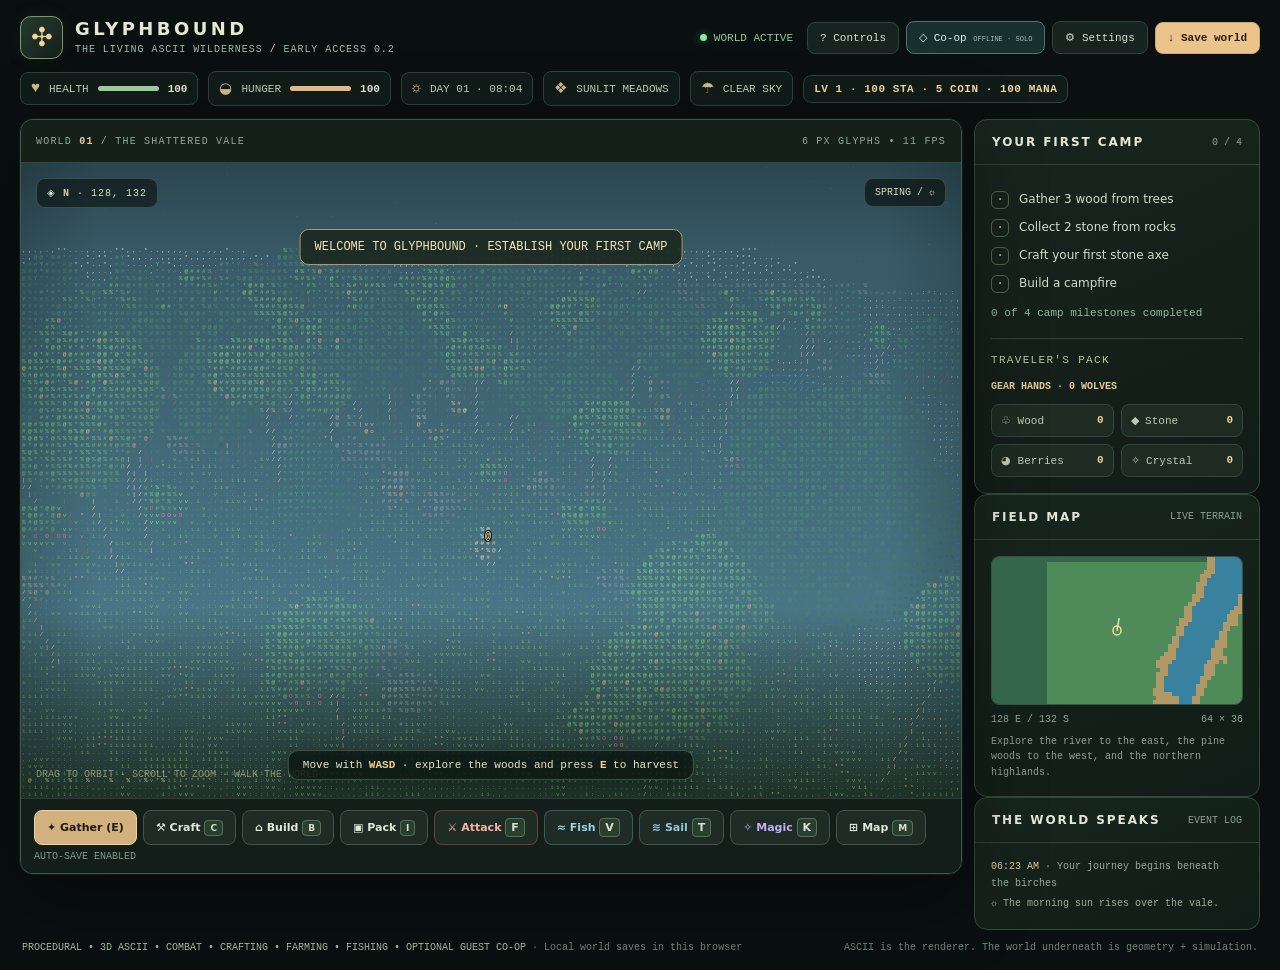
==== commit 3d05b1c7: "fix(glyphbound): normalize bundled-source newlines for reproducible CI" ====
--- a/glyphbound/glyphbound.html
+++ b/glyphbound/glyphbound.html
@@ -23,7 +23,6 @@
 #btn-boat,#touch-boat{color:#94c7db}#btn-spell,#touch-spell{color:#bfb0f8}
 
 #btn-coop{border:1px solid #4e736f;color:#d9f5e9;background:#18312e}#coop-count{font-size:.64em;opacity:.72;white-space:nowrap}#coop-chat{max-height:175px;overflow-y:auto;margin:12px 0}#coop-chat p{margin:5px 0;overflow-wrap:anywhere}#coop-name,#coop-room,#coop-message{width:100%;padding:10px;color:#edf7ef;background:#111b1a;border:1px solid #45615b;border-radius:6px;min-width:0}.menu-actions:has(#coop-message){display:flex;flex-wrap:nowrap;gap:8px}.menu-actions #coop-message{flex:1}
-
 </style>
 </head>
 <body>
@@ -89,7 +88,6 @@
   try{net.name=saneName(localStorage.getItem('glyphbound_guest_name'))||'Wanderer'}catch{}
   window.GLYPH_NET=net;
 })();
-
 </script><script>
 (()=>{'use strict';
 // GLYPHBOUND 0.2 — expanded standalone survival game. Independently implemented; does NOT contain Asciicker C++ source.
@@ -662,5 +660,4 @@
 }
 try{boot()}catch(e){console.error('World initialization failed:',e);$('live-status').textContent='INITIALIZATION ERROR';$('fallback').querySelector('small').textContent='The world could not start. See browser console for details.'}
 })();
-
 </script></body></html>
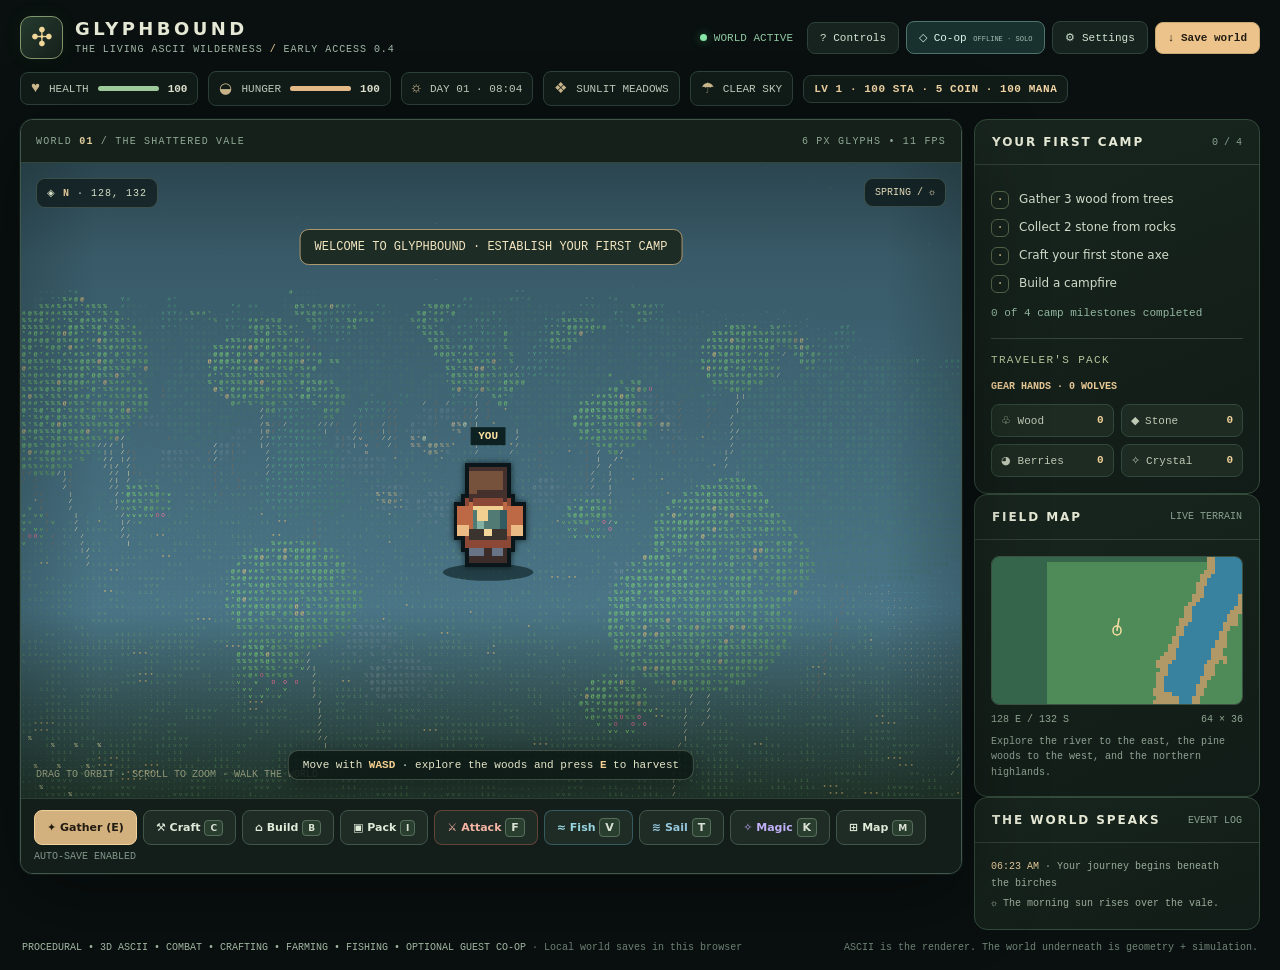
==== commit d7989137: "feat(glyphbound): readable ASCII scenery and animated traveler sprites" ====
--- a/glyphbound/glyphbound.html
+++ b/glyphbound/glyphbound.html
@@ -27,9 +27,9 @@
 </head>
 <body>
 <main class="app">
-<header class="topbar"><div class="brand"><div class="mark" aria-hidden="true">✣</div><div><h1>GLYPHBOUND</h1><p>THE LIVING ASCII WILDERNESS <span style="color:#edcf95">/</span> EARLY ACCESS 0.2</p></div></div><div class="nav-actions"><span class="live-indicator"><span class="dot"></span><span id="live-status">WORLD ACTIVE</span></span><button class="small-btn" id="btn-help">? Controls</button><button class="small-btn" id="btn-coop">◇ Co-op <span id="coop-count">OFFLINE · SOLO</span></button><button class="small-btn" id="btn-settings">⚙ Settings</button><button class="small-btn gold" id="btn-save">↓ Save world</button></div></header>
+<header class="topbar"><div class="brand"><div class="mark" aria-hidden="true">✣</div><div><h1>GLYPHBOUND</h1><p>THE LIVING ASCII WILDERNESS <span style="color:#edcf95">/</span> EARLY ACCESS 0.4</p></div></div><div class="nav-actions"><span class="live-indicator"><span class="dot"></span><span id="live-status">WORLD ACTIVE</span></span><button class="small-btn" id="btn-help">? Controls</button><button class="small-btn" id="btn-coop">◇ Co-op <span id="coop-count">OFFLINE · SOLO</span></button><button class="small-btn" id="btn-settings">⚙ Settings</button><button class="small-btn gold" id="btn-save">↓ Save world</button></div></header>
 <div class="top-strip"><div class="stat-chip"><span class="ico">♥</span><span>HEALTH</span><div class="meter"><i id="hp-bar"></i></div><b id="hp">100</b></div><div class="stat-chip food"><span class="ico">◒</span><span>HUNGER</span><div class="meter"><i id="food-bar"></i></div><b id="food">100</b></div><div class="stat-chip"><span class="ico">☼</span><span id="time-label">DAY 01 · 08:00</span></div><div class="stat-chip"><span class="ico">❖</span><span id="biome-label">SUNLIT MEADOWS</span></div><div class="stat-chip"><span class="ico">☂</span><span id="weather-label">CLEAR SKY</span></div><div class="stat-chip" id="rpg-status">LV 1 · 100 STA · 5 COIN</div></div>
-<div class="layout"><section class="play-column" aria-label="Playable ASCII wilderness world"><div class="game-shell"><div class="screen-top"><span>WORLD <b>01</b> / THE SHATTERED VALE</span><span class="right" id="render-stats">6 PX GLYPHS • 0 FPS</span></div><div class="viewport" id="viewport"><canvas id="scene" aria-label="Third-person three-dimensional ASCII wilderness game" tabindex="0"></canvas><div class="loading-fallback" id="fallback"><div><pre aria-hidden="true">                /\     /\       /\
+<div class="layout"><section class="play-column" aria-label="Playable ASCII wilderness world"><div class="game-shell"><div class="screen-top"><span>WORLD <b>01</b> / THE SHATTERED VALE</span><span class="right" id="render-stats">6 PX GLYPHS • 0 FPS</span></div><div class="viewport" id="viewport"><canvas id="scene" aria-label="Third-person 3D ASCII wilderness featuring animated pixel-art avatars" tabindex="0"></canvas><div class="loading-fallback" id="fallback"><div><pre aria-hidden="true">                /\     /\       /\
         /\     /**\   /**\     /**\
        /**\   /****\ /****\   /****\
     || || ||  |||| || |||| ||  |||| ||
@@ -94,10 +94,12 @@
 const $=id=>document.getElementById(id),canvas=$('scene'),ctx=canvas.getContext('2d',{alpha:false}),view=$('viewport');
 const MIN=(x,a,b)=>Math.max(a,Math.min(b,x)), TAU=Math.PI*2, W=264,H=264, SEA=.06, SAVE_KEY='glyphbound_world_v1';
 const RES={wood:0,stone:0,berry:0,crystal:0,fiber:0,seed:0,meat:0,fish:0,meal:0,hide:0,coin:5};
-const state={seed:91627,x:128,z:132,yaw:0.18,zoom:1,day:1,time:8/24,yearDay:0,health:100,hunger:100,inv:{...RES},craft:{axe:false,workbench:false},placed:[],removed:{},hits:{},quest:{wood:false,stone:false,axe:false,camp:false},fireplace:null,weatherOverride:'auto',quality:6,buildKind:null,buildRotation:0,playing:true,seconds:0,killCount:0,rpg:null};
+const state={visualMode:'readable',avatarMode:'sprite',seed:91627,x:128,z:132,yaw:0.18,zoom:1,day:1,time:8/24,yearDay:0,health:100,hunger:100,inv:{...RES},craft:{axe:false,workbench:false},placed:[],removed:{},hits:{},quest:{wood:false,stone:false,axe:false,camp:false},fireplace:null,weatherOverride:'auto',quality:6,buildKind:null,buildRotation:0,playing:true,seconds:0,killCount:0,rpg:null};
 const T={MEADOW:0,FOREST:1,SAND:2,ROCK:3,SNOW:4,WATER:5,MARSH:6,PATH:7};
 let heights,biomes,objects=[],buckets=new Map(),creatures=[],particles=[],w=960,h=580,scale=1,cw=5,ch=7,cols=0,rows=0,zbuf,cellMat,cellGlyph,cellShade,cellFog,cellExtras,cellGlow;
 let last=0,lastRender=0,frameClock=0,fps=0,fpsN=0,uiClock=0,mapClock=0,saveClock=0,toastTime=0,viewDrag=null,drawer=null,projCam=null,nearest=null,lastNotice='The morning sun rises over the vale.',mapDirty=true;
+const heroMotion={direction:1,walking:false},travelerSheet=new Image();
+travelerSheet.src='[data-uri]';
 const pressed=new Set(),touchDir=new Set(),net=window.GLYPH_NET||{status:'offline',peers:new Map(),builds:new Map(),tick(){},sendBuild(){},connect(){return false},disconnect(){},sendChat(){return false}};
 const G=[' ','.',',',':',';','!','i','/','\\','|','=','+','*','#','%','@','~','^','v','Y','o','x','O','&'];
 const M={sky:0,grass:1,forest:2,sand:3,rock:4,snow:5,water:6,marsh:7,wood:8,leaf:9,pine:10,birch:11,ore:12,berry:13,flower:14,animal:15,player:16,fire:17,shadow:18,build:19,dirt:20,white:21};
@@ -178,8 +180,8 @@
 function resize(){const b=view.getBoundingClientRect(),width=Math.max(250,b.width),height=Math.max(300,b.height);w=Math.round(width);h=Math.round(height);scale=Math.min(2,window.devicePixelRatio||1);canvas.width=Math.round(w*scale);canvas.height=Math.round(h*scale);ctx.setTransform(scale,0,0,scale,0,0);ctx.imageSmoothingEnabled=false;setQuality(state.quality,false);mapDirty=true}
 function setQuality(size,resizeBuffer=true){state.quality=Number(size);cw=state.quality*.64;ch=state.quality*1.16;cols=Math.max(25,Math.min(162,Math.floor(w/cw)));rows=Math.max(20,Math.min(105,Math.floor(h/ch)));cw=w/cols;ch=h/rows;const n=cols*rows;zbuf=new Float32Array(n);cellMat=new Uint8Array(n);cellGlyph=new Uint8Array(n);cellShade=new Uint8Array(n);cellFog=new Uint8Array(n);cellExtras=new Uint8Array(n);cellGlow=new Uint8Array(n);$('render-stats').textContent=`${size} PX GLYPHS • ${fps} FPS`}
 const vnorm=(x,y,z)=>{const d=Math.hypot(x,y,z)||1;return [x/d,y/d,z/d]};
-function camera(){const distance=17*state.zoom,xx=state.x-Math.sin(state.yaw)*distance,zz=state.z+Math.cos(state.yaw)*distance,py=heightAt(state.x,state.z),yy=py+12.3*state.zoom;
- const targetX=state.x+Math.sin(state.yaw)*5.6,targetZ=state.z-Math.cos(state.yaw)*5.6,targetY=py+1.35;
+function camera(){const distance=17*state.zoom,xx=state.x-Math.sin(state.yaw)*distance,zz=state.z+Math.cos(state.yaw)*distance,py=heightAt(state.x,state.z),yy=py+9.5*state.zoom;
+ const targetX=state.x+Math.sin(state.yaw)*5.6,targetZ=state.z-Math.cos(state.yaw)*5.6,targetY=py+1.6;
  const [fx,fy,fz]=vnorm(targetX-xx,targetY-yy,targetZ-zz),[rx,ry,rz]=vnorm(-fz,0,fx),[ux,uy,uz]=vnorm(ry*fz-rz*fy,rz*fx-rx*fz,rx*fy-ry*fx);
  return {xx,yy,zz,fx,fy,fz,rx,ry,rz,ux,uy,uz,fov:.63,aspect:w/h,focal:h/(2*.63)};
 }
@@ -306,7 +308,36 @@
  for(const a of creatures){if(Math.hypot(a.x-state.x,a.z-state.z)<58)drawAnimal(a)}
  rpgDrawWorld();
  for(const peer of net.peers.values()){if(Number.isFinite(peer.x)&&Number.isFinite(peer.z)&&Math.hypot(peer.x-state.x,peer.z-state.z)<65){const y=Math.max(SEA,heightAt(peer.x,peer.z));fillCanopy(peer.x,y+.9,peer.z,.36,.55,.32,M.water,.83);fillCanopy(peer.x,y+1.5,peer.z,.25,.3,.27,M.ore,.9);placeGlyph(peer.x,y+1.88,peer.z,23,M.white,12,1)}}
- drawPlayer();
+ if(state.avatarMode!=='sprite')drawPlayer();
+}
+function drawSpriteAt(wx,wz,jump,direction,label,remote=false){
+ const ground=project(wx,Math.max(SEA,heightAt(wx,wz))+.04+jump,wz);
+ if(!ground)return false;
+ const xx=(ground[0]+.5)*cw, feet=(ground[1]+.5)*ch;
+ const height=remote?MIN(h*.14,43,74):MIN(h*.205,76,123);
+ const width=height*24/32;
+ if(xx+width/2<0||xx-width/2>w||feet<20||feet-height>h)return false;
+ ctx.save();
+ ctx.globalAlpha=remote?.82:1;
+ // A dark contact shadow separates feet from busy near-field punctuation.
+ ctx.fillStyle='rgba(5,19,20,.55)';ctx.beginPath();ctx.ellipse(xx,feet+1,width*.49,Math.max(4,height*.07),0,0,TAU);ctx.fill();
+ const frame=(remote?0:heroMotion.walking)?Math.floor(state.seconds*7.8)%4:0;
+ ctx.imageSmoothingEnabled=false;
+ ctx.shadowColor='rgba(7,23,24,.8)';ctx.shadowBlur=remote?2:6;
+ ctx.drawImage(travelerSheet,frame*24,MIN(direction,0,3)*32,24,32,Math.round(xx-width*.5),Math.round(feet-height),Math.round(width),Math.round(height));
+ ctx.shadowBlur=0;
+ if(!remote && (state.rpg?.equipment?.spear || state.rpg?.equipment?.staff)){
+   ctx.strokeStyle=state.rpg.equipment.staff?'#b7a7ec':'#e1b37b';ctx.lineWidth=Math.max(2,height*.034);
+   ctx.beginPath();ctx.moveTo(xx+width*.4,feet-height*.22);ctx.lineTo(xx+width*.44,feet-height*.98);ctx.stroke();
+ }
+ const title=String(label).slice(0,16).toUpperCase();
+ ctx.font=`700 ${remote?9:11}px ui-monospace,Menlo,monospace`;
+ ctx.textAlign='center';ctx.textBaseline='middle';
+ const ty=Math.max(15,feet-height-(remote?8:12));
+ const badgeWidth=Math.max(30,ctx.measureText(title).width+15);
+ ctx.fillStyle=remote?'rgba(15,33,39,.93)':'rgba(10,29,29,.94)';ctx.fillRect(xx-badgeWidth*.5,ty-9,badgeWidth,18);
+ ctx.fillStyle=remote?'#a9daea':'#ffe2a5';ctx.fillText(title,xx,ty);
+ ctx.restore();return true;
 }
 function drawOverlay(){ctx.textAlign='center';ctx.textBaseline='middle';ctx.font=`${Math.max(5,state.quality)}px ui-monospace,Menlo,Consolas,monospace`;
  let shown=0;for(let i=0;i<rows*cols;i++){
@@ -314,15 +345,31 @@
  const m=cellMat[i];let col=colorCache[m][cellShade[i]][cellFog[i]];
  if(cellGlow[i])col=nightFactor<.5?'#ffce79':'#ffc878';ctx.fillStyle=col;
  const xx=((i%cols)+.5)*cw,yy=(((i/cols)|0)+.49)*ch;
- ctx.fillText(G[g],xx,yy);shown++;
- }
- // A small, highlighted player glyph makes the avatar readable even at 4.5 px.
- const hero=project(state.x,heightAt(state.x,state.z)+1.75+(state.rpg?.jumpHeight||0),state.z);if(hero){
-   ctx.font=`bold ${Math.max(10,state.quality*1.65)}px ui-monospace,Menlo,monospace`;
-   ctx.lineWidth=2.5;ctx.strokeStyle='rgba(5,19,14,.85)';ctx.fillStyle='#ffe1a4';
-   const hx=(hero[0]+.5)*cw,hy=(hero[1]+.5)*ch;ctx.strokeText('@',hx,hy);ctx.fillText('@',hx,hy);
-   ctx.font=`${Math.max(5,state.quality)}px ui-monospace,Menlo,Consolas,monospace`;
- }
+ if(state.visualMode==='readable'){
+   const depth=zbuf[i],ground=(m===M.grass||m===M.forest||m===M.sand||m===M.rock||m===M.snow||m===M.water||m===M.marsh||m===M.dirt);
+   const fade=MIN(1-Math.max(0,depth-13)/90,.38,1);
+   ctx.globalAlpha=ground?(.53*fade):(.76+.24*fade);
+   if(ground && depth>16 && ((i*17+Math.floor(i/cols)*31)%7===0))ctx.globalAlpha*=.65;
+ }
+ ctx.fillText(G[g],xx,yy);shown++;ctx.globalAlpha=1;
+ }
+ // Animated directional pixel-sprite characters are intentionally layered above the ASCII terrain.
+ // This matches the readable sprite-over-glyph-world presentation; the avatar stays visible at phone size.
+ if(state.avatarMode==='sprite' && travelerSheet.complete && travelerSheet.naturalWidth>0){
+   for(const peer of net.peers.values()){
+     if(!Number.isFinite(peer.x)||!Number.isFinite(peer.z)||Math.hypot(peer.x-state.x,peer.z-state.z)>52)continue;
+     drawSpriteAt(peer.x,peer.z,0,1,peer.name||'TRAVELER',true);
+   }
+   drawSpriteAt(state.x,state.z,state.rpg?.jumpHeight||0,heroMotion.direction,'YOU',false);
+ }else{
+   const hero=project(state.x,heightAt(state.x,state.z)+1.75+(state.rpg?.jumpHeight||0),state.z);
+   if(hero){ctx.font=`bold ${Math.max(11,state.quality*1.8)}px ui-monospace,Menlo,monospace`;
+     ctx.lineWidth=3;ctx.strokeStyle='rgba(5,19,14,.93)';ctx.fillStyle='#ffe5af';
+     const hx=(hero[0]+.5)*cw,hy=(hero[1]+.5)*ch;ctx.strokeText('@',hx,hy);ctx.fillText('@',hx,hy);
+     ctx.font=`${Math.max(5,state.quality)}px ui-monospace,Menlo,Consolas,monospace`;
+   }
+ }
+ ctx.globalAlpha=1;
  // Screen-space ASCII precipitation and floating pollen are drawn on the same glyph grid.
  const wx=weather(),rain=wx==='rain';
  if(rain){const amount=Math.min(100,cols*rows*.011)|0;ctx.fillStyle=nightFactor>.4?'rgba(202,225,229,.55)':'rgba(145,188,201,.62)';for(let i=0;i<amount;i++){
@@ -389,7 +436,10 @@
 function cleanExpiredHarvests(){for(const [id,day] of Object.entries(state.removed))if(day!==999&&day<=state.day)delete state.removed[id]}
 function move(dt){const k=pressed;let dx=0,dz=0;const up=k.has('w')||k.has('arrowup')||touchDir.has('up'),down=k.has('s')||k.has('arrowdown')||touchDir.has('down'),left=k.has('a')||k.has('arrowleft')||touchDir.has('left'),right=k.has('d')||k.has('arrowright')||touchDir.has('right');
  if(up){dx+=Math.sin(state.yaw);dz-=Math.cos(state.yaw)}if(down){dx-=Math.sin(state.yaw);dz+=Math.cos(state.yaw)}if(right){dx+=Math.cos(state.yaw);dz+=Math.sin(state.yaw)}if(left){dx-=Math.cos(state.yaw);dz-=Math.sin(state.yaw)}
- const mag=Math.hypot(dx,dz);if(mag>0){const sprint=k.has('shift')&&state.rpg.stamina>3;const speed=state.rpg.sailing?8:sprint?6.5:4.1; if(sprint)state.rpg.stamina=MIN(state.rpg.stamina-dt*12,0,100);const step=dt*speed/mag,xx=MIN(state.x+dx*step,4,W-5),zz=MIN(state.z+dz*step,4,H-5),nextY=heightAt(xx,zz),curY=heightAt(state.x,state.z);
+ const mag=Math.hypot(dx,dz);
+ heroMotion.walking=mag>0;
+ if(mag>0){heroMotion.direction=left&&!right?2:right&&!left?3:down&&!up?0:1;
+const sprint=k.has('shift')&&state.rpg.stamina>3;const speed=state.rpg.sailing?8:sprint?6.5:4.1; if(sprint)state.rpg.stamina=MIN(state.rpg.stamina-dt*12,0,100);const step=dt*speed/mag,xx=MIN(state.x+dx*step,4,W-5),zz=MIN(state.z+dz*step,4,H-5),nextY=heightAt(xx,zz),curY=heightAt(state.x,state.z);
    if((state.rpg.sailing?(isWater(xx,zz)||nextY<SEA+.4):nextY>SEA-.7)&& (state.rpg.sailing||Math.abs(curY-nextY)<(state.rpg.jumpHeight>0?4:2.1))&&!rpgBlocked(xx,zz)){
    if(state.rpg.sailing&&nextY>SEA+.37){state.rpg.sailing=false;toast('RAFT MOORED · ASHORE')}state.x=xx;state.z=zz;state.hunger=MIN(state.hunger-dt*(k.has('shift')?.12:.04),0,100)}
  }
@@ -574,7 +624,7 @@
  if(type==='map')html='<canvas id="fullmap" class="map-large" width="420" height="420" aria-label="Map of the full procedural world"></canvas><div class="field-note">◇ = your position. The world is procedurally generated from a fixed seed. Blue: water; green: forest; yellow: sand; white: snow. Structures you build remain in the same location after saving.</div>';
  if(type==='help')html=`<div class="help"><p><b>W A S D / arrows</b> — move relative to the camera.<br><b>Shift</b> — sprint.<br><b>Mouse drag / finger drag</b> — orbit the view.<br><b>Mouse wheel</b> — camera zoom.<br><b>Q / Z</b> — rotate view left / right.<br><b>E / Action</b> — harvest nearby resources, tend gardens, or trade.<br><b>R</b> — rotate a build piece. <b>F</b> — attack. <b>V</b> — fish. <b>T</b> — sail raft. <b>K</b> — cast magic. <b>Space</b> — jump.<br><b>C</b> — craft · <b>B</b> — build · <b>I</b> — pack and eat · <b>M</b> — world map.<br><b>Esc</b> — close menu or cancel building.</p><p><b>Your first camp:</b> gather wood and stone, craft the axe, place a campfire. Rest beside a lit campfire with E to restore health. Rain, animal movement, and day/night run on the shared world clock. Each local save remembers what you build and harvest.</p><p><b>Mobile:</b> use the direction pad and Action, or drag the world to orbit. Use the View buttons to adjust the camera.</p></div>`;
  if(type==='coop')html=`<div class="field-note">Optional guest co-op: up to 16 travelers can explore the same seeded terrain, see one another, chat, and place persistent shared structures. Inventories, combat and survival are local (not server-authoritative). Anyone with the room link can join.</div><div class="settings-grid"><label>Your display name<input id="coop-name" maxlength="22" autocomplete="off" placeholder="Wanderer"></label><label>Room code<input id="coop-room" maxlength="24" autocomplete="off" placeholder="forest"></label></div><div class="menu-actions"><button id="coop-join">Join / Create Room</button><button id="coop-leave">Leave</button><button id="coop-share">Copy Invite URL</button></div><p class="field-note" id="coop-status"></p><div class="field-note" id="coop-chat" aria-live="polite"></div><div class="menu-actions"><input id="coop-message" maxlength="140" aria-label="Chat message" placeholder="Say hello..."><button id="coop-send">Send</button></div>`;
- if(type==='settings')html=`<div class="settings-grid"><label>Audio <select id="audio-setting"><option value="off">Muted</option><option value="on">Effects on</option></select></label><label>Character size <select id="detail-setting"><option value="4.5">Ultra · 4.5 px</option><option value="6">Fine · 6 px</option><option value="8">Balanced · 8 px</option><option value="11">Classic · 11 px</option></select></label><label>Weather <select id="weather-setting"><option value="auto">Dynamic (recommended)</option><option value="clear">Clear</option><option value="rain">Rain</option><option value="cloudy">Cloudy</option></select></label><label>Camera distance <input id="zoom-setting" type="range" min=".75" max="1.4" step=".05" value="${state.zoom}"></label></div><div class="divider"></div><div class="menu-actions"><button id="save-now">Save now</button><button id="export-now">Export save JSON</button><button id="import-now">Import save JSON</button><button class="danger" id="new-world">Reset world</button></div><div class="field-note">Progress is stored on this browser and origin via localStorage. Export a save file to move your progress to a different browser or device. No login or server account is required.</div><input type="file" accept="application/json,.json" id="save-file" class="sr-only">`;
+ if(type==='settings')html=`<div class="settings-grid"><label>Audio <select id="audio-setting"><option value="off">Muted</option><option value="on">Effects on</option></select></label><label>World readability <select id="visual-setting"><option value="readable">Readable · quiet distant terrain</option><option value="dense">Dense · original full ASCII</option></select></label><label>Player appearance <select id="avatar-setting"><option value="sprite">Animated pixel-art sprite</option><option value="ascii">Classic ASCII glyph</option></select></label><label>World glyph size <select id="detail-setting"><option value="4.5">Ultra · 4.5 px</option><option value="6">Fine · 6 px</option><option value="8">Balanced · 8 px</option><option value="11">Classic · 11 px</option></select></label><label>Weather <select id="weather-setting"><option value="auto">Dynamic (recommended)</option><option value="clear">Clear</option><option value="rain">Rain</option><option value="cloudy">Cloudy</option></select></label><label>Camera distance <input id="zoom-setting" type="range" min=".75" max="1.4" step=".05" value="${state.zoom}"></label></div><div class="divider"></div><div class="menu-actions"><button id="save-now">Save now</button><button id="export-now">Export save JSON</button><button id="import-now">Import save JSON</button><button class="danger" id="new-world">Reset world</button></div><div class="field-note">Progress is stored on this browser and origin via localStorage. Export a save file to move your progress to a different browser or device. No login or server account is required.</div><input type="file" accept="application/json,.json" id="save-file" class="sr-only">`;
  $('dialog-body').innerHTML=html;$('drawer').classList.add('open');
  for(const button of $('dialog-body').querySelectorAll('[data-recipe]'))button.addEventListener('click',()=>{if(button.dataset.action==='craft')rpgCraft(button.dataset.recipe);else chooseBuild(button.dataset.recipe)});
  for(const button of $('dialog-body').querySelectorAll('[data-trade]'))button.addEventListener('click',()=>rpgTrade(button.dataset.trade));
@@ -590,8 +640,10 @@
  }
  if(type==='map')drawFullMap();
  if(type==='settings'){
-   $('detail-setting').value=String(state.quality);$('weather-setting').value=state.weatherOverride;$('audio-setting').value=state.rpg.muted?'off':'on';$('audio-setting').onchange=e=>{state.rpg.muted=e.target.value!=='on';playTone(420,.12);saveWorld(false)};
+   $('detail-setting').value=String(state.quality);$('visual-setting').value=state.visualMode;$('avatar-setting').value=state.avatarMode;$('weather-setting').value=state.weatherOverride;$('audio-setting').value=state.rpg.muted?'off':'on';$('audio-setting').onchange=e=>{state.rpg.muted=e.target.value!=='on';playTone(420,.12);saveWorld(false)};
    $('detail-setting').onchange=e=>{setQuality(+e.target.value);saveWorld(false)};
+   $('visual-setting').onchange=e=>{state.visualMode=e.target.value;saveWorld(false)};
+   $('avatar-setting').onchange=e=>{state.avatarMode=e.target.value;saveWorld(false)};
    $('weather-setting').onchange=e=>{state.weatherOverride=e.target.value;lightQuant=-1;saveWorld(false)};
    $('zoom-setting').oninput=e=>{state.zoom=+e.target.value};
    $('save-now').onclick=()=>{saveWorld(true);closeDialog()};
@@ -609,11 +661,11 @@
  m.putImageData(img,0,0);m.fillStyle='#eed299';m.beginPath();m.arc(state.x/W*c.width,state.z/H*c.height,5,0,TAU);m.fill();m.strokeStyle='#34271a';m.lineWidth=1.4;m.stroke();
  for(const s of state.placed){m.fillStyle='#f5a35e';m.fillRect(s.x/W*c.width-2,s.z/H*c.height-2,4,4)}
 }
-function cleanSave(){return {version:1,seed:state.seed,x:state.x,z:state.z,yaw:state.yaw,zoom:state.zoom,day:state.day,time:state.time,yearDay:state.yearDay,health:state.health,hunger:state.hunger,inv:state.inv,craft:state.craft,quest:state.quest,placed:state.placed,removed:state.removed,fireplace:state.fireplace,killCount:state.killCount,seconds:state.seconds,weatherOverride:state.weatherOverride,quality:state.quality,rpg:state.rpg}}
+function cleanSave(){return {version:1,seed:state.seed,x:state.x,z:state.z,yaw:state.yaw,zoom:state.zoom,day:state.day,time:state.time,yearDay:state.yearDay,health:state.health,hunger:state.hunger,inv:state.inv,craft:state.craft,quest:state.quest,placed:state.placed,removed:state.removed,fireplace:state.fireplace,killCount:state.killCount,seconds:state.seconds,weatherOverride:state.weatherOverride,quality:state.quality,visualMode:state.visualMode,avatarMode:state.avatarMode,rpg:state.rpg}}
 function saveWorld(notify=true){try{localStorage.setItem(SAVE_KEY,JSON.stringify(cleanSave()));$('status-text').textContent='WORLD SAVED';if(notify)toast('WORLD SAVED IN THIS BROWSER')}catch(e){$('status-text').textContent='SAVE UNAVAILABLE';if(notify)toast('BROWSER STORAGE BLOCKED · EXPORT JSON IN SETTINGS')}}
 function loadWorld(){try{const saved=JSON.parse(localStorage.getItem(SAVE_KEY)||'null');if(!saved||saved.version!==1)return false;hydrate(saved);return true}catch(e){return false}}
-function hydrate(data){const allowed=['seed','x','z','yaw','zoom','day','time','yearDay','health','hunger','killCount','seconds','quality','weatherOverride','fireplace'];for(const k of allowed)if(data[k]!==undefined&&data[k]!==null)state[k]=data[k];
- if(data.inv)state.inv={...RES,...data.inv};if(data.rpg&&typeof data.rpg==='object')state.rpg=mergeRPG(data.rpg);if(data.quest)state.quest={...state.quest,...data.quest};if(data.craft)state.craft={...state.craft,...data.craft};if(data.placed&&Array.isArray(data.placed))state.placed=data.placed.slice(0,1000);if(data.removed)state.removed=data.removed;state.x=MIN(Number(state.x)||128,4,W-4);state.z=MIN(Number(state.z)||132,4,H-4);state.zoom=MIN(Number(state.zoom)||1,.7,1.5);state.quality=[4.5,6,8,11].includes(+state.quality)?+state.quality:6}
+function hydrate(data){const allowed=['seed','x','z','yaw','zoom','day','time','yearDay','health','hunger','killCount','seconds','quality','visualMode','avatarMode','weatherOverride','fireplace'];for(const k of allowed)if(data[k]!==undefined&&data[k]!==null)state[k]=data[k];
+ if(data.inv)state.inv={...RES,...data.inv};if(data.rpg&&typeof data.rpg==='object')state.rpg=mergeRPG(data.rpg);if(data.quest)state.quest={...state.quest,...data.quest};if(data.craft)state.craft={...state.craft,...data.craft};if(data.placed&&Array.isArray(data.placed))state.placed=data.placed.slice(0,1000);if(data.removed)state.removed=data.removed;state.x=MIN(Number(state.x)||128,4,W-4);state.z=MIN(Number(state.z)||132,4,H-4);state.zoom=MIN(Number(state.zoom)||1,.7,1.5);state.quality=[4.5,6,8,11].includes(+state.quality)?+state.quality:6;state.visualMode=['readable','dense'].includes(state.visualMode)?state.visualMode:'readable';state.avatarMode=['sprite','ascii'].includes(state.avatarMode)?state.avatarMode:'sprite'}
 function exportSave(){const blob=new Blob([JSON.stringify(cleanSave(),null,2)],{type:'application/json'});const url=URL.createObjectURL(blob),a=document.createElement('a');a.href=url;a.download=`glyphbound-day-${state.day}.json`;a.click();setTimeout(()=>URL.revokeObjectURL(url),1000);toast('SAVE FILE EXPORTED')}
 function importSave(e){const file=e.target.files?.[0];if(!file)return;file.text().then(text=>{const data=JSON.parse(text);if(data.version!==1||!data.inv||!Array.isArray(data.placed))throw Error('Invalid Glyphbound save');hydrate(data);generateTerrain();spawnObjects();initCreatures();setQuality(state.quality);refreshUI(true);saveWorld(true);closeDialog();toast('WORLD SAVE IMPORTED')}).catch(()=>toast('COULD NOT IMPORT THIS SAVE FILE'))}
 function frame(t){requestAnimationFrame(frame);const dt=Math.min((t-last)/1000||.016,.09);last=t;if(!state.playing)return;
@@ -656,7 +708,7 @@
 function boot(){net.onChange=refreshCoop;state.rpg=makeRPG();const resumed=loadWorld();generateTerrain();spawnObjects();initCreatures();initRPG();resize();installInputs();cacheColors();updateMinimap();refreshUI(true);
  $('viewport').classList.add('ready');if(resumed){log('Returned to your saved camp in the vale');toast('WORLD RESTORED · WELCOME BACK')}else {log('Your journey begins beneath the birches');toast('WELCOME TO GLYPHBOUND · ESTABLISH YOUR FIRST CAMP')}
  const requestedRoom=new URLSearchParams(location.search).get('room');if(requestedRoom)net.connect(requestedRoom,net.name);refreshCoop();
- requestAnimationFrame(frame);window.GLYPHBOUND_DEBUG={state,objectsNear,pickNearest,chooseBuild,placeBuild,gather,craftAxe,render,saveWorld,loadWorld,biomeAt,heightAt,recipe:RECIPES,setQuality,openDialog,rpgAttack,rpgFish,rpgPlant,rpgTrade,rpgCraft,rpgTick,rpgJump,rpgSail,rpgSpell,rpgNearbyTrader,findFishSpot,initRPG,cleanSave,hydrate,closeDialog}
+ requestAnimationFrame(frame);window.GLYPHBOUND_DEBUG={heroMotion,travelerSheet,state,objectsNear,pickNearest,chooseBuild,placeBuild,gather,craftAxe,render,saveWorld,loadWorld,biomeAt,heightAt,recipe:RECIPES,setQuality,openDialog,rpgAttack,rpgFish,rpgPlant,rpgTrade,rpgCraft,rpgTick,rpgJump,rpgSail,rpgSpell,rpgNearbyTrader,findFishSpot,initRPG,cleanSave,hydrate,closeDialog}
 }
 try{boot()}catch(e){console.error('World initialization failed:',e);$('live-status').textContent='INITIALIZATION ERROR';$('fallback').querySelector('small').textContent='The world could not start. See browser console for details.'}
 })();
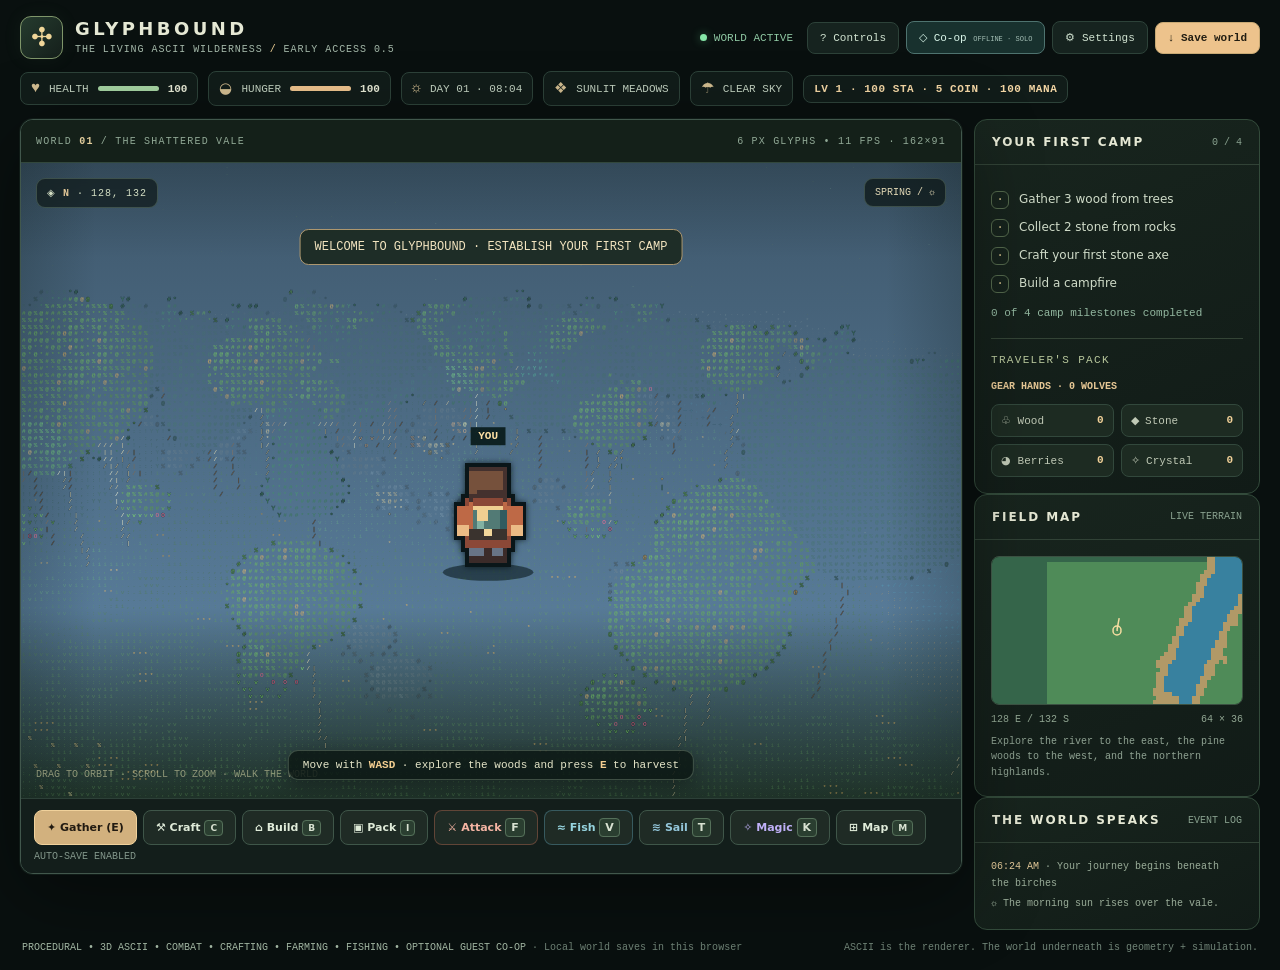
==== commit 8b30ad34: "feat(glyphbound): dynamic lighting, sun shadows, local lights and depth outlines" ====
--- a/glyphbound/glyphbound.html
+++ b/glyphbound/glyphbound.html
@@ -27,7 +27,7 @@
 </head>
 <body>
 <main class="app">
-<header class="topbar"><div class="brand"><div class="mark" aria-hidden="true">✣</div><div><h1>GLYPHBOUND</h1><p>THE LIVING ASCII WILDERNESS <span style="color:#edcf95">/</span> EARLY ACCESS 0.4</p></div></div><div class="nav-actions"><span class="live-indicator"><span class="dot"></span><span id="live-status">WORLD ACTIVE</span></span><button class="small-btn" id="btn-help">? Controls</button><button class="small-btn" id="btn-coop">◇ Co-op <span id="coop-count">OFFLINE · SOLO</span></button><button class="small-btn" id="btn-settings">⚙ Settings</button><button class="small-btn gold" id="btn-save">↓ Save world</button></div></header>
+<header class="topbar"><div class="brand"><div class="mark" aria-hidden="true">✣</div><div><h1>GLYPHBOUND</h1><p>THE LIVING ASCII WILDERNESS <span style="color:#edcf95">/</span> EARLY ACCESS 0.5</p></div></div><div class="nav-actions"><span class="live-indicator"><span class="dot"></span><span id="live-status">WORLD ACTIVE</span></span><button class="small-btn" id="btn-help">? Controls</button><button class="small-btn" id="btn-coop">◇ Co-op <span id="coop-count">OFFLINE · SOLO</span></button><button class="small-btn" id="btn-settings">⚙ Settings</button><button class="small-btn gold" id="btn-save">↓ Save world</button></div></header>
 <div class="top-strip"><div class="stat-chip"><span class="ico">♥</span><span>HEALTH</span><div class="meter"><i id="hp-bar"></i></div><b id="hp">100</b></div><div class="stat-chip food"><span class="ico">◒</span><span>HUNGER</span><div class="meter"><i id="food-bar"></i></div><b id="food">100</b></div><div class="stat-chip"><span class="ico">☼</span><span id="time-label">DAY 01 · 08:00</span></div><div class="stat-chip"><span class="ico">❖</span><span id="biome-label">SUNLIT MEADOWS</span></div><div class="stat-chip"><span class="ico">☂</span><span id="weather-label">CLEAR SKY</span></div><div class="stat-chip" id="rpg-status">LV 1 · 100 STA · 5 COIN</div></div>
 <div class="layout"><section class="play-column" aria-label="Playable ASCII wilderness world"><div class="game-shell"><div class="screen-top"><span>WORLD <b>01</b> / THE SHATTERED VALE</span><span class="right" id="render-stats">6 PX GLYPHS • 0 FPS</span></div><div class="viewport" id="viewport"><canvas id="scene" aria-label="Third-person 3D ASCII wilderness featuring animated pixel-art avatars" tabindex="0"></canvas><div class="loading-fallback" id="fallback"><div><pre aria-hidden="true">                /\     /\       /\
         /\     /**\   /**\     /**\
@@ -90,13 +90,13 @@
 })();
 </script><script>
 (()=>{'use strict';
-// GLYPHBOUND 0.2 — expanded standalone survival game. Independently implemented; does NOT contain Asciicker C++ source.
+// GLYPHBOUND 0.5 — readable 3D ASCII wilderness with dynamic lighting. Independently implemented; does NOT contain Asciicker C++ source.
 const $=id=>document.getElementById(id),canvas=$('scene'),ctx=canvas.getContext('2d',{alpha:false}),view=$('viewport');
 const MIN=(x,a,b)=>Math.max(a,Math.min(b,x)), TAU=Math.PI*2, W=264,H=264, SEA=.06, SAVE_KEY='glyphbound_world_v1';
 const RES={wood:0,stone:0,berry:0,crystal:0,fiber:0,seed:0,meat:0,fish:0,meal:0,hide:0,coin:5};
-const state={visualMode:'readable',avatarMode:'sprite',seed:91627,x:128,z:132,yaw:0.18,zoom:1,day:1,time:8/24,yearDay:0,health:100,hunger:100,inv:{...RES},craft:{axe:false,workbench:false},placed:[],removed:{},hits:{},quest:{wood:false,stone:false,axe:false,camp:false},fireplace:null,weatherOverride:'auto',quality:6,buildKind:null,buildRotation:0,playing:true,seconds:0,killCount:0,rpg:null};
+const state={visualMode:'readable',avatarMode:'sprite',outlineMode:'soft',lightingMode:'dynamic',seed:91627,x:128,z:132,yaw:0.18,zoom:1,day:1,time:8/24,yearDay:0,health:100,hunger:100,inv:{...RES},craft:{axe:false,workbench:false},placed:[],removed:{},hits:{},quest:{wood:false,stone:false,axe:false,camp:false},fireplace:null,weatherOverride:'auto',quality:6,buildKind:null,buildRotation:0,playing:true,seconds:0,killCount:0,rpg:null};
 const T={MEADOW:0,FOREST:1,SAND:2,ROCK:3,SNOW:4,WATER:5,MARSH:6,PATH:7};
-let heights,biomes,objects=[],buckets=new Map(),creatures=[],particles=[],w=960,h=580,scale=1,cw=5,ch=7,cols=0,rows=0,zbuf,cellMat,cellGlyph,cellShade,cellFog,cellExtras,cellGlow;
+let heights,biomes,objects=[],buckets=new Map(),creatures=[],particles=[],w=960,h=580,scale=1,cw=5,ch=7,cols=0,rows=0,zbuf,cellMat,cellGlyph,cellShade,cellFog,cellExtras,cellGlow,cellLayer,cellEdge,cellWX,cellWY,cellWZ;
 let last=0,lastRender=0,frameClock=0,fps=0,fpsN=0,uiClock=0,mapClock=0,saveClock=0,toastTime=0,viewDrag=null,drawer=null,projCam=null,nearest=null,lastNotice='The morning sun rises over the vale.',mapDirty=true;
 const heroMotion={direction:1,walking:false},travelerSheet=new Image();
 travelerSheet.src='[data-uri]';
@@ -104,7 +104,12 @@
 const G=[' ','.',',',':',';','!','i','/','\\','|','=','+','*','#','%','@','~','^','v','Y','o','x','O','&'];
 const M={sky:0,grass:1,forest:2,sand:3,rock:4,snow:5,water:6,marsh:7,wood:8,leaf:9,pine:10,birch:11,ore:12,berry:13,flower:14,animal:15,player:16,fire:17,shadow:18,build:19,dirt:20,white:21};
 const BASE=[[89,122,117],[103,164,97],[65,123,91],[210,187,128],[132,143,141],[226,233,209],[84,165,194],[89,126,99],[131,101,72],[108,183,89],[68,139,104],[212,199,154],[186,165,111],[228,99,133],[213,172,96],[204,164,125],[241,206,163],[245,152,83],[51,74,56],[201,173,112],[129,118,83],[224,226,195]];
-let colorCache=[],lightQuant=-1,fogQuant=-1,nightFactor=1,skyC=[40,76,85];
+let colorCache=[],warmCache=[],coolCache=[],lightQuant=-1,fogQuant=-1,nightFactor=1,skyC=[40,76,85];
+// The render pipeline keeps world coordinates and depth per glyph. Light and edges are
+// derived from geometry in the CPU cell buffer, not a CSS filter over the screenshot.
+let solar={x:.5,y:.6,z:.6,elevation:.5,direct:.5},localLights=[];
+const SHADOW_SIZE=120,shadowCells=new Float32Array(SHADOW_SIZE*SHADOW_SIZE);
+let shadowX=0,shadowZ=0,visibleEdges=0;
 const str=v=>String(v).padStart(2,'0');
 const fmtTime=()=>{const hr=Math.floor(state.time*24)%24, min=Math.floor((state.time*24%1)*60);return `${str(hr)}:${str(min)}`};
 const hash=(x,z,s=0)=>{let n=Math.imul(x|0,374761393)+Math.imul(z|0,668265263)+Math.imul((state.seed+s)|0,2246822519);n=(n^(n>>>13));n=Math.imul(n,1274126177);return ((n^(n>>>16))>>>0)/4294967295};
@@ -168,17 +173,112 @@
 function weather(){if(state.weatherOverride!=='auto')return state.weatherOverride;const k=Math.sin(state.seconds/75+.65)+.6*Math.sin(state.seconds/37-1.7);return k>1.1?'rain':k>.67?'cloudy':'clear'}
 function lerp(a,b,t){return a+(b-a)*t}
 function mixRGB(a,b,t){return [lerp(a[0],b[0],t),lerp(a[1],b[1],t),lerp(a[2],b[2],t)]}
-function cacheColors(){const sun=skyLight(),quant=Math.floor(sun*24),wx=weather(),fogColor=wx==='rain'?[60,83,83]:wx==='cloudy'?[80,99,102]:[104,136,129];if(lightQuant===quant&&fogQuant===wx)return;lightQuant=quant;fogQuant=wx;nightFactor=sun;
- skyC=mixRGB([11,24,32],wx==='rain'?[88,110,116]:[105,160,184],sun);
- colorCache=BASE.map((a,mat)=>{const out=[];for(let s=0;s<13;s++){out[s]=[];for(let f=0;f<5;f++){
-   const shade=(.31+sun*1.08)*(.62+s/13*.78);
-   const lit=a.map(v=>Math.min(255,v*shade+(mat===M.fire?90:0)));
-   const fog=f*.07;const blend=mixRGB(lit,skyC,fog);
-   out[s][f]=`rgb(${blend.map(v=>Math.round(MIN(v,0,255))).join(',')})`;
- }}return out})}
+function updateSun(){
+ const elevation=Math.sin((state.time-.25)*TAU),azimuth=state.time*TAU+.32;
+ const wx=weather(),strength=wx==='rain'?.36:wx==='cloudy'?.58:1;
+ const moon=elevation<0,reach=Math.sqrt(Math.max(.01,1-Math.min(1,elevation*elevation)))*(moon?-1:1);
+ const strengthAtTime=moon?(Math.max(0,-elevation)*.21*(wx==='rain'?.44:.8)):Math.max(0,elevation)*strength;
+ solar={x:Math.cos(azimuth)*reach,y:Math.max(.09,moon?-elevation*.7:elevation),z:Math.sin(azimuth)*reach,
+        elevation,direct:strengthAtTime};
+}
+function surfaceShade(nx,ny,nz,detail=0){
+ if(state.lightingMode==='flat')return MIN(Math.round(8+detail),1,12);
+ const len=Math.hypot(nx,ny,nz)||1,dot=(nx*solar.x+ny*solar.y+nz*solar.z)/len;
+ const bounce=.25+.75*Math.max(0,dot)*solar.direct;
+ return MIN(Math.round(2.9+bounce*8.3+detail),1,12);
+}
+function buildLocalLights(){
+ localLights=[];if(state.lightingMode==='flat')return;
+ const push=(s)=>{
+  if(Math.hypot(s.x-state.x,s.z-state.z)>56)return;
+  if(s.type==='campfire'||s.type==='lantern')localLights.push({x:s.x,y:heightAt(s.x,s.z)+(s.type==='lantern'?2.25:.55),z:s.z,
+    r:s.type==='campfire'?11:13,power:s.type==='campfire'?1.0:.82,color:1});
+ };
+ for(const s of state.placed)push(s);
+ for(const s of net.builds.values())if(!state.placed.some(x=>x.id===s.id))push(s);
+ for(const o of objectsNear(state.x,state.z,39))if(o.type==='ore'&&localLights.length<20){
+  localLights.push({x:o.x,y:o.y+.6,z:o.z,r:5.3,power:.35,color:-1});
+ }
+ // Cap worst-case co-op settlements: light selection prefers nearby objects.
+ localLights.sort((a,b)=>Math.hypot(a.x-state.x,a.z-state.z)-Math.hypot(b.x-state.x,b.z-state.z));
+ localLights.length=Math.min(22,localLights.length);
+}
+function lightAt(x,y,z){
+ if(state.lightingMode==='flat')return 0;
+ let warm=0,cool=0;const night=1-.55*skyLight();
+ for(const l of localLights){const dx=x-l.x,dy=(y-l.y)*.8,dz=z-l.z,d2=dx*dx+dy*dy+dz*dz,r2=l.r*l.r;
+  if(d2>=r2)continue;const t=1-d2/r2;
+  const flicker=l.color>0?(.91+.09*Math.sin(state.seconds*7.7+l.x*3.1)):1;
+  const amount=t*t*l.power*flicker*(.7+night*.55);
+  if(l.color>0)warm+=amount;else cool+=amount;
+ }
+ return MIN(warm-cool,-1,1);
+}
+function paintTreeShadows(){
+ shadowCells.fill(0);shadowX=Math.floor(state.x)-SHADOW_SIZE/2;shadowZ=Math.floor(state.z)-SHADOW_SIZE/2;
+ if(state.lightingMode==='flat'||solar.elevation<.03||solar.direct<.03)return;
+ const nearby=objectsNear(state.x,state.z,57);
+ for(const o of nearby){if(!['birch','pine','oak'].includes(o.type))continue;
+  const tall=o.scale*(o.type==='pine'?6.5:5.5),reach=MIN(tall*.64/Math.max(.23,solar.elevation),1.5,20);
+  const steps=Math.max(3,Math.ceil(reach/1.7)),radius=MIN(o.scale*1.5,.65,2.8);
+  for(let i=1;i<=steps;i++){
+    const f=i/steps,cx=o.x-solar.x*reach*f-shadowX,cz=o.z-solar.z*reach*f-shadowZ;
+    const r=radius*(1-.17*f),loX=Math.max(0,Math.floor(cx-r)),hiX=Math.min(SHADOW_SIZE-1,Math.ceil(cx+r));
+    const loZ=Math.max(0,Math.floor(cz-r)),hiZ=Math.min(SHADOW_SIZE-1,Math.ceil(cz+r));
+    for(let z=loZ;z<=hiZ;z++)for(let x=loX;x<=hiX;x++){
+      const q=((x+.5-cx)**2+(z+.5-cz)**2)/(r*r);
+      if(q>=1)continue;
+      const idx=z*SHADOW_SIZE+x,v=(1-q)*(.63-.19*f)*Math.min(1,solar.direct*1.7);
+      shadowCells[idx]=Math.max(shadowCells[idx],v);
+    }
+  }
+ }
+}
+function shadowAt(x,z){
+ const gx=Math.floor(x-shadowX),gz=Math.floor(z-shadowZ);
+ return gx>=0&&gz>=0&&gx<SHADOW_SIZE&&gz<SHADOW_SIZE?shadowCells[gz*SHADOW_SIZE+gx]:0;
+}
+function findEdges(){
+ cellEdge.fill(0);visibleEdges=0;
+ if(state.outlineMode==='off')return;
+ for(let y=1;y<rows-1;y++)for(let x=1;x<cols-1;x++){
+  const i=y*cols+x,layer=cellLayer[i];if(!layer)continue;
+  const neighbors=[i-1,i+1,i-cols,i+cols],d=zbuf[i];let edge=false;
+  let silhouetteCount=0,depthCliff=false;
+  for(const j of neighbors){
+   if(layer===2){if(cellLayer[j]!==2)silhouetteCount++;
+    else if(Math.abs(zbuf[j]-d)>Math.max(3.2,d*.24))depthCliff=true;
+   }else if(cellLayer[j]===1&&zbuf[j]<d-Math.max(2.6,d*.16)){edge=true;break}
+  }
+  if(layer===2)edge=silhouetteCount>=2||(silhouetteCount>=1&&depthCliff);
+  if(edge){cellEdge[i]=layer===2?2:1;visibleEdges++}
+ }
+}
+function cacheColors(){const sun=skyLight(),quant=Math.floor(sun*36),wx=weather();
+ if(lightQuant===quant&&fogQuant===wx)return;lightQuant=quant;fogQuant=wx;nightFactor=sun;
+ const morning=Math.max(0,1-Math.abs(state.time-.27)*13),evening=Math.max(0,1-Math.abs(state.time-.74)*13);
+ skyC=mixRGB([18,34,53],wx==='rain'?[91,113,125]:[111,159,191],sun);
+ const glow=Math.max(morning,evening)*Math.max(.14,sun);
+ skyC=mixRGB(skyC,[207,132,111],glow*.34);
+ const fmt=(v)=>`rgb(${v.map(n=>Math.round(MIN(n,0,255))).join(',')})`;
+ const renderPalette=(a,mat,s,f)=>{
+  const exposure=(.31+sun*.96)*(.56+s/12*.88),fire=mat===M.fire?85:0;
+  let rgb=a.map(v=>Math.min(255,v*exposure+fire));
+  rgb=mixRGB(rgb,skyC,f*.07);return rgb;
+ };
+ colorCache=BASE.map((a,m)=>Array.from({length:13},(_,shade)=>Array.from({length:5},(_,fog)=>fmt(renderPalette(a,m,shade,fog)))));
+ warmCache=BASE.map((a,m)=>Array.from({length:13},(_,shade)=>Array.from({length:5},(_,fog)=>{
+  const c=renderPalette(a,m,shade,fog);
+  return Array.from({length:4},(_,level)=>fmt(c.map((v,i)=>MIN(v+(level*10)+(255*(i===0? .11:i===1?.055:0))*level,0,255))));
+ })));
+ coolCache=BASE.map((a,m)=>Array.from({length:13},(_,shade)=>Array.from({length:5},(_,fog)=>{
+  const c=renderPalette(a,m,shade,fog);
+  return Array.from({length:4},(_,level)=>fmt(c.map((v,i)=>MIN(v+(level*8)+(255*(i===2?.10:i===1?.045:0))*level,0,255))));
+ })));
+}
 function biomeColor(b){return [['#4c9160','#3a714e'],['#3b7652','#316546'],['#c9b077','#a98f66'],['#949b91','#7c847e'],['#d4dbcd','#a9b8ba'],['#468aa2','#2f6c8e'],['#527e60','#405f4f'],['#806f53','#665d49']][b]||['#4a805a','#3d7551']}
 function resize(){const b=view.getBoundingClientRect(),width=Math.max(250,b.width),height=Math.max(300,b.height);w=Math.round(width);h=Math.round(height);scale=Math.min(2,window.devicePixelRatio||1);canvas.width=Math.round(w*scale);canvas.height=Math.round(h*scale);ctx.setTransform(scale,0,0,scale,0,0);ctx.imageSmoothingEnabled=false;setQuality(state.quality,false);mapDirty=true}
-function setQuality(size,resizeBuffer=true){state.quality=Number(size);cw=state.quality*.64;ch=state.quality*1.16;cols=Math.max(25,Math.min(162,Math.floor(w/cw)));rows=Math.max(20,Math.min(105,Math.floor(h/ch)));cw=w/cols;ch=h/rows;const n=cols*rows;zbuf=new Float32Array(n);cellMat=new Uint8Array(n);cellGlyph=new Uint8Array(n);cellShade=new Uint8Array(n);cellFog=new Uint8Array(n);cellExtras=new Uint8Array(n);cellGlow=new Uint8Array(n);$('render-stats').textContent=`${size} PX GLYPHS • ${fps} FPS`}
+function setQuality(size,resizeBuffer=true){state.quality=Number(size);cw=state.quality*.64;ch=state.quality*1.16;cols=Math.max(25,Math.min(162,Math.floor(w/cw)));rows=Math.max(20,Math.min(105,Math.floor(h/ch)));cw=w/cols;ch=h/rows;const n=cols*rows;zbuf=new Float32Array(n);cellMat=new Uint8Array(n);cellGlyph=new Uint8Array(n);cellShade=new Uint8Array(n);cellFog=new Uint8Array(n);cellExtras=new Uint8Array(n);cellGlow=new Uint8Array(n);cellLayer=new Uint8Array(n);cellEdge=new Uint8Array(n);cellWX=new Float32Array(n);cellWY=new Float32Array(n);cellWZ=new Float32Array(n);$('render-stats').textContent=`${size} PX GLYPHS • ${fps} FPS`}
 const vnorm=(x,y,z)=>{const d=Math.hypot(x,y,z)||1;return [x/d,y/d,z/d]};
 function camera(){const distance=17*state.zoom,xx=state.x-Math.sin(state.yaw)*distance,zz=state.z+Math.cos(state.yaw)*distance,py=heightAt(state.x,state.z),yy=py+9.5*state.zoom;
  const targetX=state.x+Math.sin(state.yaw)*5.6,targetZ=state.z-Math.cos(state.yaw)*5.6,targetY=py+1.6;
@@ -186,14 +286,14 @@
  return {xx,yy,zz,fx,fy,fz,rx,ry,rz,ux,uy,uz,fov:.63,aspect:w/h,focal:h/(2*.63)};
 }
 function project(x,y,z){const c=projCam,dx=x-c.xx,dy=y-c.yy,dz=z-c.zz,d=dx*c.fx+dy*c.fy+dz*c.fz;if(d<.5||d>112)return null;const sx=(dx*c.rx+dy*c.ry+dz*c.rz)*c.focal/d+w*.5;const sy=h*.5-(dx*c.ux+dy*c.uy+dz*c.uz)*c.focal/d;if(sx<0||sx>=w||sy<0||sy>=h)return null;return [(sx/cw)|0,(sy/ch)|0,d]}
-function placeGlyph(x,y,z,g,m,shade=9,glow=0){const p=project(x,y,z);if(!p)return;const i=p[1]*cols+p[0];if(p[2]<zbuf[i]+.02){zbuf[i]=p[2]-.02;cellMat[i]=m;cellGlyph[i]=g;cellShade[i]=shade;cellFog[i]=MIN((p[2]/23)|0,0,4);cellGlow[i]=glow}}
-function cellGround(x,y,z,t,g,b,shade,fog){const ix=((x/cw)|0),iy=((y/ch)|0);if(ix<0||iy<0||ix>=cols||iy>=rows)return;const i=iy*cols+ix;if(t>=zbuf[i])return;zbuf[i]=t;cellMat[i]=b;cellGlyph[i]=g;cellShade[i]=shade;cellFog[i]=fog;cellGlow[i]=0}
+function placeGlyph(x,y,z,g,m,shade=9,glow=0){const p=project(x,y,z);if(!p)return;const i=p[1]*cols+p[0];if(p[2]<zbuf[i]+.02){zbuf[i]=p[2]-.02;cellMat[i]=m;cellGlyph[i]=g;cellShade[i]=shade;cellFog[i]=MIN((p[2]/23)|0,0,4);cellGlow[i]=glow;cellLayer[i]=2;cellWX[i]=x;cellWY[i]=y;cellWZ[i]=z}}
+function cellGround(x,y,z,t,g,b,shade,fog){const ix=((x/cw)|0),iy=((y/ch)|0);if(ix<0||iy<0||ix>=cols||iy>=rows)return;const i=iy*cols+ix;if(t>=zbuf[i])return;zbuf[i]=t;cellMat[i]=b;cellGlyph[i]=g;cellShade[i]=shade;cellFog[i]=fog;cellGlow[i]=0;cellLayer[i]=1;cellWX[i]=x;cellWY[i]=y;cellWZ[i]=z}
 function traceTerrain(){const c=projCam,aspect=c.aspect,tilt=c.fov;const colorSun=Math.sin(state.time*TAU);let hitCount=0;
  for(let gy=0;gy<rows;gy++){
    const sv=(1-(gy+.5)/rows*2)*tilt,baseX=c.fx+c.ux*sv,baseY=c.fy+c.uy*sv,baseZ=c.fz+c.uz*sv;
    for(let gx=0;gx<cols;gx++){
     const i=gy*cols+gx,sh=((gx+gy*17)%17),sr=(sh===3)?10:sh===1?7:sh===11?8:6;
-    cellMat[i]=M.sky;cellGlyph[i]=(hash(gx,gy,92)>.989&&gy<rows*.5)?1:0;cellShade[i]=sr;cellFog[i]=0;zbuf[i]=1e5;cellGlow[i]=0;
+    cellMat[i]=M.sky;cellGlyph[i]=(hash(gx,gy,92)>.989&&gy<rows*.5)?1:0;cellShade[i]=sr;cellFog[i]=0;zbuf[i]=1e5;cellGlow[i]=0;cellLayer[i]=0;
     const su=((gx+.5)/cols*2-1)*aspect*tilt,dx=baseX+c.rx*su,dy=baseY+c.ry*su,dz=baseZ+c.rz*su;
     if(dy>-.015)continue;
     let prev=1.2,y=c.yy+prev*dy,prevAbove=true,t=1.2,xx=0,zz=0,hit=false;
@@ -217,10 +317,16 @@
     else g=rand>.86?18:rand>.63?6:rand>.41?3:rand>.21?2:1;
     if(b!==T.WATER &&rand>.979&&(b===T.MEADOW||b===T.FOREST)) {mat=M.flower;g=12}
     let shade=7;
-    if(!tWater){const gradX=heightAt(xx+.65,zz)-heightAt(xx-.65,zz),gradZ=heightAt(xx,zz+.65)-heightAt(xx,zz-.65);shade=MIN(Math.floor(8+(-gradX*.25+gradZ*.16)*5+(rand-.5)*4),1,12)}
+    if(!tWater){
+      const gradX=(heightAt(xx+.58,zz)-heightAt(xx-.58,zz))/1.16;
+      const gradZ=(heightAt(xx,zz+.58)-heightAt(xx,zz-.58))/1.16;
+      shade=surfaceShade(-gradX,1,-gradZ,(rand-.5)*2.0);
+      shade=MIN(Math.round(shade-shadowAt(xx,zz)*6.5),1,12);
+    }
     else shade=MIN(7+Math.sin(state.seconds*1.9+xx*.4+zz*.3)*2+(rand-.5)*3,2,11)|0;
     const fog=MIN((t/21)|0,0,4);
-    zbuf[i]=t;cellMat[i]=mat;cellGlyph[i]=g;cellShade[i]=shade;cellFog[i]=fog;hitCount++;
+    zbuf[i]=t;cellMat[i]=mat;cellGlyph[i]=g;cellShade[i]=shade;cellFog[i]=fog;
+    cellWX[i]=xx;cellWY[i]=Math.max(SEA,terrain);cellWZ[i]=zz;cellLayer[i]=1;hitCount++;
    }
  }
  return hitCount;
@@ -233,10 +339,13 @@
    const u=(gx+.5-cx)/radiusX,v=(gy+.5-cy)/radiusY,q=u*u+v*v;if(q>1)continue;
    const bulge=Math.sqrt(1-q),depth=d-rZ*bulge-.16,idx=gy*cols+gx;
    if(depth>zbuf[idx]+.1)continue;
-   const rand=hash(gx+(seed*500|0),gy+((seed*300)|0),31),illum=MIN(Math.floor(8+2.4*bulge-2.1*u-1.6*v+(rand-.5)*2.6),2,12);
+   const rand=hash(gx+(seed*500|0),gy+((seed*300)|0),31);
+   const nx=u*projCam.rx-bulge*projCam.fx,ny=-v*projCam.uy-bulge*projCam.fy,nz=u*projCam.rz-bulge*projCam.fz;
+   const illum=surfaceShade(nx,ny,nz,(rand-.5)*1.7);
    zbuf[idx]=depth;cellMat[idx]=(rand>.972&&mat===M.leaf)?M.flower:mat;
    cellGlyph[idx]=style===1?(rand>.83?19:rand>.4?12:13):rand>.77?15:rand>.45?14:rand>.18?13:12;
    cellShade[idx]=illum;cellFog[idx]=MIN((depth/27)|0,0,4);
+   cellLayer[idx]=2;cellWX[idx]=x+u*rX;cellWY[idx]=y-v*rY;cellWZ[idx]=z-bulge*rZ*.35;
  }
 }
 function drawTree(o){
@@ -307,7 +416,7 @@
  if(state.buildKind)drawStructure(buildLocation(),true);
  for(const a of creatures){if(Math.hypot(a.x-state.x,a.z-state.z)<58)drawAnimal(a)}
  rpgDrawWorld();
- for(const peer of net.peers.values()){if(Number.isFinite(peer.x)&&Number.isFinite(peer.z)&&Math.hypot(peer.x-state.x,peer.z-state.z)<65){const y=Math.max(SEA,heightAt(peer.x,peer.z));fillCanopy(peer.x,y+.9,peer.z,.36,.55,.32,M.water,.83);fillCanopy(peer.x,y+1.5,peer.z,.25,.3,.27,M.ore,.9);placeGlyph(peer.x,y+1.88,peer.z,23,M.white,12,1)}}
+ if(state.avatarMode!=='sprite')for(const peer of net.peers.values()){if(Number.isFinite(peer.x)&&Number.isFinite(peer.z)&&Math.hypot(peer.x-state.x,peer.z-state.z)<65){const y=Math.max(SEA,heightAt(peer.x,peer.z));fillCanopy(peer.x,y+.9,peer.z,.36,.55,.32,M.water,.83);fillCanopy(peer.x,y+1.5,peer.z,.25,.3,.27,M.ore,.9);placeGlyph(peer.x,y+1.88,peer.z,23,M.white,12,1)}}
  if(state.avatarMode!=='sprite')drawPlayer();
 }
 function drawSpriteAt(wx,wz,jump,direction,label,remote=false){
@@ -342,14 +451,26 @@
 function drawOverlay(){ctx.textAlign='center';ctx.textBaseline='middle';ctx.font=`${Math.max(5,state.quality)}px ui-monospace,Menlo,Consolas,monospace`;
  let shown=0;for(let i=0;i<rows*cols;i++){
  const g=cellGlyph[i];if(g===0)continue;
- const m=cellMat[i];let col=colorCache[m][cellShade[i]][cellFog[i]];
- if(cellGlow[i])col=nightFactor<.5?'#ffce79':'#ffc878';ctx.fillStyle=col;
+ const m=cellMat[i],shade=cellShade[i],fog=cellFog[i];
+ let col=colorCache[m][shade][fog];
+ if(state.lightingMode!=='flat'&&cellLayer[i]){
+  const lum=lightAt(cellWX[i],cellWY[i],cellWZ[i]),energy=cellGlow[i]?Math.max(.72,lum):lum;
+  if(Math.abs(energy)>.07){const level=MIN(Math.max(1,Math.round(Math.abs(energy)*3)),1,3),litShade=MIN(shade+level,0,12);
+   col=energy>0?warmCache[m][litShade][fog][level]:coolCache[m][litShade][fog][level];
+  }
+ }else if(cellGlow[i])col='#ffcd80';
+ ctx.fillStyle=col;
  const xx=((i%cols)+.5)*cw,yy=(((i/cols)|0)+.49)*ch;
  if(state.visualMode==='readable'){
    const depth=zbuf[i],ground=(m===M.grass||m===M.forest||m===M.sand||m===M.rock||m===M.snow||m===M.water||m===M.marsh||m===M.dirt);
    const fade=MIN(1-Math.max(0,depth-13)/90,.38,1);
    ctx.globalAlpha=ground?(.53*fade):(.76+.24*fade);
    if(ground && depth>16 && ((i*17+Math.floor(i/cols)*31)%7===0))ctx.globalAlpha*=.65;
+ }
+ if(cellEdge[i]){
+  ctx.strokeStyle=cellEdge[i]===2?'rgba(9,20,25,.66)':'rgba(19,32,33,.51)';
+  ctx.lineWidth=state.outlineMode==='strong'?1.35:cellEdge[i]===2?.56:.38;
+  ctx.strokeText(G[g],xx,yy);
  }
  ctx.fillText(G[g],xx,yy);shown++;ctx.globalAlpha=1;
  }
@@ -379,13 +500,14 @@
  }}
  return shown;
 }
-function render(){if(!heights||!canvas.width)return;cacheColors();projCam=camera();
+function render(){if(!heights||!canvas.width)return;updateSun();cacheColors();projCam=camera();
+ buildLocalLights();paintTreeShadows();
  const sk=skyC.map(Math.round),top=`rgb(${sk.map(v=>Math.round(v*.78)).join(',')})`,bottom=`rgb(${sk.map(v=>Math.round(v*1.1)).join(',')})`;
  const gradient=ctx.createLinearGradient(0,0,0,h);gradient.addColorStop(0,top);gradient.addColorStop(.7,bottom);gradient.addColorStop(1,'#253a2f');ctx.fillStyle=gradient;ctx.fillRect(0,0,w,h);
- const count=traceTerrain();drawWorldObjects();const glyphCount=drawOverlay();
- // Atmospheric night tint and exposure, independent of scene geometry.
- if(nightFactor<.4){ctx.fillStyle=`rgba(4,11,27,${(.4-nightFactor)*.25})`;ctx.fillRect(0,0,w,h)}
- return {glyphCount,count};
+ // Fog and night grading are behind lit geometry so flames and the player's outline remain readable.
+ if(nightFactor<.4){ctx.fillStyle=`rgba(4,11,27,${(.4-nightFactor)*.17})`;ctx.fillRect(0,0,w,h)}
+ const count=traceTerrain();drawWorldObjects();findEdges();const glyphCount=drawOverlay();
+ return {glyphCount,count,edges:visibleEdges,lights:localLights.length};
 }
 function isTree(o){return o&&['pine','birch','oak'].includes(o.type)}
 function pickNearest(){let best=null,d=Infinity;for(const o of objectsNear(state.x,state.z,4.5)){
@@ -624,7 +746,7 @@
  if(type==='map')html='<canvas id="fullmap" class="map-large" width="420" height="420" aria-label="Map of the full procedural world"></canvas><div class="field-note">◇ = your position. The world is procedurally generated from a fixed seed. Blue: water; green: forest; yellow: sand; white: snow. Structures you build remain in the same location after saving.</div>';
  if(type==='help')html=`<div class="help"><p><b>W A S D / arrows</b> — move relative to the camera.<br><b>Shift</b> — sprint.<br><b>Mouse drag / finger drag</b> — orbit the view.<br><b>Mouse wheel</b> — camera zoom.<br><b>Q / Z</b> — rotate view left / right.<br><b>E / Action</b> — harvest nearby resources, tend gardens, or trade.<br><b>R</b> — rotate a build piece. <b>F</b> — attack. <b>V</b> — fish. <b>T</b> — sail raft. <b>K</b> — cast magic. <b>Space</b> — jump.<br><b>C</b> — craft · <b>B</b> — build · <b>I</b> — pack and eat · <b>M</b> — world map.<br><b>Esc</b> — close menu or cancel building.</p><p><b>Your first camp:</b> gather wood and stone, craft the axe, place a campfire. Rest beside a lit campfire with E to restore health. Rain, animal movement, and day/night run on the shared world clock. Each local save remembers what you build and harvest.</p><p><b>Mobile:</b> use the direction pad and Action, or drag the world to orbit. Use the View buttons to adjust the camera.</p></div>`;
  if(type==='coop')html=`<div class="field-note">Optional guest co-op: up to 16 travelers can explore the same seeded terrain, see one another, chat, and place persistent shared structures. Inventories, combat and survival are local (not server-authoritative). Anyone with the room link can join.</div><div class="settings-grid"><label>Your display name<input id="coop-name" maxlength="22" autocomplete="off" placeholder="Wanderer"></label><label>Room code<input id="coop-room" maxlength="24" autocomplete="off" placeholder="forest"></label></div><div class="menu-actions"><button id="coop-join">Join / Create Room</button><button id="coop-leave">Leave</button><button id="coop-share">Copy Invite URL</button></div><p class="field-note" id="coop-status"></p><div class="field-note" id="coop-chat" aria-live="polite"></div><div class="menu-actions"><input id="coop-message" maxlength="140" aria-label="Chat message" placeholder="Say hello..."><button id="coop-send">Send</button></div>`;
- if(type==='settings')html=`<div class="settings-grid"><label>Audio <select id="audio-setting"><option value="off">Muted</option><option value="on">Effects on</option></select></label><label>World readability <select id="visual-setting"><option value="readable">Readable · quiet distant terrain</option><option value="dense">Dense · original full ASCII</option></select></label><label>Player appearance <select id="avatar-setting"><option value="sprite">Animated pixel-art sprite</option><option value="ascii">Classic ASCII glyph</option></select></label><label>World glyph size <select id="detail-setting"><option value="4.5">Ultra · 4.5 px</option><option value="6">Fine · 6 px</option><option value="8">Balanced · 8 px</option><option value="11">Classic · 11 px</option></select></label><label>Weather <select id="weather-setting"><option value="auto">Dynamic (recommended)</option><option value="clear">Clear</option><option value="rain">Rain</option><option value="cloudy">Cloudy</option></select></label><label>Camera distance <input id="zoom-setting" type="range" min=".75" max="1.4" step=".05" value="${state.zoom}"></label></div><div class="divider"></div><div class="menu-actions"><button id="save-now">Save now</button><button id="export-now">Export save JSON</button><button id="import-now">Import save JSON</button><button class="danger" id="new-world">Reset world</button></div><div class="field-note">Progress is stored on this browser and origin via localStorage. Export a save file to move your progress to a different browser or device. No login or server account is required.</div><input type="file" accept="application/json,.json" id="save-file" class="sr-only">`;
+ if(type==='settings')html=`<div class="settings-grid"><label>Audio <select id="audio-setting"><option value="off">Muted</option><option value="on">Effects on</option></select></label><label>World readability <select id="visual-setting"><option value="readable">Readable · quiet distant terrain</option><option value="dense">Dense · original full ASCII</option></select></label><label>Outlines <select id="outline-setting"><option value="soft">Soft depth outlines</option><option value="strong">Strong depth outlines</option><option value="off">Off</option></select></label><label>Lighting <select id="lighting-setting"><option value="dynamic">Dynamic sun / local lights</option><option value="flat">Classic flat shading</option></select></label><label>Player appearance <select id="avatar-setting"><option value="sprite">Animated pixel-art sprite</option><option value="ascii">Classic ASCII glyph</option></select></label><label>World glyph size <select id="detail-setting"><option value="4.5">Ultra · 4.5 px</option><option value="6">Fine · 6 px</option><option value="8">Balanced · 8 px</option><option value="11">Classic · 11 px</option></select></label><label>Weather <select id="weather-setting"><option value="auto">Dynamic (recommended)</option><option value="clear">Clear</option><option value="rain">Rain</option><option value="cloudy">Cloudy</option></select></label><label>Camera distance <input id="zoom-setting" type="range" min=".75" max="1.4" step=".05" value="${state.zoom}"></label></div><div class="divider"></div><div class="menu-actions"><button id="save-now">Save now</button><button id="export-now">Export save JSON</button><button id="import-now">Import save JSON</button><button class="danger" id="new-world">Reset world</button></div><div class="field-note">Progress is stored on this browser and origin via localStorage. Export a save file to move your progress to a different browser or device. No login or server account is required.</div><input type="file" accept="application/json,.json" id="save-file" class="sr-only">`;
  $('dialog-body').innerHTML=html;$('drawer').classList.add('open');
  for(const button of $('dialog-body').querySelectorAll('[data-recipe]'))button.addEventListener('click',()=>{if(button.dataset.action==='craft')rpgCraft(button.dataset.recipe);else chooseBuild(button.dataset.recipe)});
  for(const button of $('dialog-body').querySelectorAll('[data-trade]'))button.addEventListener('click',()=>rpgTrade(button.dataset.trade));
@@ -640,10 +762,12 @@
  }
  if(type==='map')drawFullMap();
  if(type==='settings'){
-   $('detail-setting').value=String(state.quality);$('visual-setting').value=state.visualMode;$('avatar-setting').value=state.avatarMode;$('weather-setting').value=state.weatherOverride;$('audio-setting').value=state.rpg.muted?'off':'on';$('audio-setting').onchange=e=>{state.rpg.muted=e.target.value!=='on';playTone(420,.12);saveWorld(false)};
+   $('detail-setting').value=String(state.quality);$('visual-setting').value=state.visualMode;$('avatar-setting').value=state.avatarMode;$('outline-setting').value=state.outlineMode;$('lighting-setting').value=state.lightingMode;$('weather-setting').value=state.weatherOverride;$('audio-setting').value=state.rpg.muted?'off':'on';$('audio-setting').onchange=e=>{state.rpg.muted=e.target.value!=='on';playTone(420,.12);saveWorld(false)};
    $('detail-setting').onchange=e=>{setQuality(+e.target.value);saveWorld(false)};
    $('visual-setting').onchange=e=>{state.visualMode=e.target.value;saveWorld(false)};
    $('avatar-setting').onchange=e=>{state.avatarMode=e.target.value;saveWorld(false)};
+   $('outline-setting').onchange=e=>{state.outlineMode=e.target.value;saveWorld(false)};
+   $('lighting-setting').onchange=e=>{state.lightingMode=e.target.value;saveWorld(false)};
    $('weather-setting').onchange=e=>{state.weatherOverride=e.target.value;lightQuant=-1;saveWorld(false)};
    $('zoom-setting').oninput=e=>{state.zoom=+e.target.value};
    $('save-now').onclick=()=>{saveWorld(true);closeDialog()};
@@ -661,11 +785,11 @@
  m.putImageData(img,0,0);m.fillStyle='#eed299';m.beginPath();m.arc(state.x/W*c.width,state.z/H*c.height,5,0,TAU);m.fill();m.strokeStyle='#34271a';m.lineWidth=1.4;m.stroke();
  for(const s of state.placed){m.fillStyle='#f5a35e';m.fillRect(s.x/W*c.width-2,s.z/H*c.height-2,4,4)}
 }
-function cleanSave(){return {version:1,seed:state.seed,x:state.x,z:state.z,yaw:state.yaw,zoom:state.zoom,day:state.day,time:state.time,yearDay:state.yearDay,health:state.health,hunger:state.hunger,inv:state.inv,craft:state.craft,quest:state.quest,placed:state.placed,removed:state.removed,fireplace:state.fireplace,killCount:state.killCount,seconds:state.seconds,weatherOverride:state.weatherOverride,quality:state.quality,visualMode:state.visualMode,avatarMode:state.avatarMode,rpg:state.rpg}}
+function cleanSave(){return {version:1,seed:state.seed,x:state.x,z:state.z,yaw:state.yaw,zoom:state.zoom,day:state.day,time:state.time,yearDay:state.yearDay,health:state.health,hunger:state.hunger,inv:state.inv,craft:state.craft,quest:state.quest,placed:state.placed,removed:state.removed,fireplace:state.fireplace,killCount:state.killCount,seconds:state.seconds,weatherOverride:state.weatherOverride,quality:state.quality,visualMode:state.visualMode,avatarMode:state.avatarMode,outlineMode:state.outlineMode,lightingMode:state.lightingMode,rpg:state.rpg}}
 function saveWorld(notify=true){try{localStorage.setItem(SAVE_KEY,JSON.stringify(cleanSave()));$('status-text').textContent='WORLD SAVED';if(notify)toast('WORLD SAVED IN THIS BROWSER')}catch(e){$('status-text').textContent='SAVE UNAVAILABLE';if(notify)toast('BROWSER STORAGE BLOCKED · EXPORT JSON IN SETTINGS')}}
 function loadWorld(){try{const saved=JSON.parse(localStorage.getItem(SAVE_KEY)||'null');if(!saved||saved.version!==1)return false;hydrate(saved);return true}catch(e){return false}}
-function hydrate(data){const allowed=['seed','x','z','yaw','zoom','day','time','yearDay','health','hunger','killCount','seconds','quality','visualMode','avatarMode','weatherOverride','fireplace'];for(const k of allowed)if(data[k]!==undefined&&data[k]!==null)state[k]=data[k];
- if(data.inv)state.inv={...RES,...data.inv};if(data.rpg&&typeof data.rpg==='object')state.rpg=mergeRPG(data.rpg);if(data.quest)state.quest={...state.quest,...data.quest};if(data.craft)state.craft={...state.craft,...data.craft};if(data.placed&&Array.isArray(data.placed))state.placed=data.placed.slice(0,1000);if(data.removed)state.removed=data.removed;state.x=MIN(Number(state.x)||128,4,W-4);state.z=MIN(Number(state.z)||132,4,H-4);state.zoom=MIN(Number(state.zoom)||1,.7,1.5);state.quality=[4.5,6,8,11].includes(+state.quality)?+state.quality:6;state.visualMode=['readable','dense'].includes(state.visualMode)?state.visualMode:'readable';state.avatarMode=['sprite','ascii'].includes(state.avatarMode)?state.avatarMode:'sprite'}
+function hydrate(data){const allowed=['seed','x','z','yaw','zoom','day','time','yearDay','health','hunger','killCount','seconds','quality','visualMode','avatarMode','outlineMode','lightingMode','weatherOverride','fireplace'];for(const k of allowed)if(data[k]!==undefined&&data[k]!==null)state[k]=data[k];
+ if(data.inv)state.inv={...RES,...data.inv};if(data.rpg&&typeof data.rpg==='object')state.rpg=mergeRPG(data.rpg);if(data.quest)state.quest={...state.quest,...data.quest};if(data.craft)state.craft={...state.craft,...data.craft};if(data.placed&&Array.isArray(data.placed))state.placed=data.placed.slice(0,1000);if(data.removed)state.removed=data.removed;state.x=MIN(Number(state.x)||128,4,W-4);state.z=MIN(Number(state.z)||132,4,H-4);state.zoom=MIN(Number(state.zoom)||1,.7,1.5);state.quality=[4.5,6,8,11].includes(+state.quality)?+state.quality:6;state.visualMode=['readable','dense'].includes(state.visualMode)?state.visualMode:'readable';state.avatarMode=['sprite','ascii'].includes(state.avatarMode)?state.avatarMode:'sprite';state.outlineMode=['soft','strong','off'].includes(state.outlineMode)?state.outlineMode:'soft';state.lightingMode=['dynamic','flat'].includes(state.lightingMode)?state.lightingMode:'dynamic'}
 function exportSave(){const blob=new Blob([JSON.stringify(cleanSave(),null,2)],{type:'application/json'});const url=URL.createObjectURL(blob),a=document.createElement('a');a.href=url;a.download=`glyphbound-day-${state.day}.json`;a.click();setTimeout(()=>URL.revokeObjectURL(url),1000);toast('SAVE FILE EXPORTED')}
 function importSave(e){const file=e.target.files?.[0];if(!file)return;file.text().then(text=>{const data=JSON.parse(text);if(data.version!==1||!data.inv||!Array.isArray(data.placed))throw Error('Invalid Glyphbound save');hydrate(data);generateTerrain();spawnObjects();initCreatures();setQuality(state.quality);refreshUI(true);saveWorld(true);closeDialog();toast('WORLD SAVE IMPORTED')}).catch(()=>toast('COULD NOT IMPORT THIS SAVE FILE'))}
 function frame(t){requestAnimationFrame(frame);const dt=Math.min((t-last)/1000||.016,.09);last=t;if(!state.playing)return;
@@ -708,7 +832,7 @@
 function boot(){net.onChange=refreshCoop;state.rpg=makeRPG();const resumed=loadWorld();generateTerrain();spawnObjects();initCreatures();initRPG();resize();installInputs();cacheColors();updateMinimap();refreshUI(true);
  $('viewport').classList.add('ready');if(resumed){log('Returned to your saved camp in the vale');toast('WORLD RESTORED · WELCOME BACK')}else {log('Your journey begins beneath the birches');toast('WELCOME TO GLYPHBOUND · ESTABLISH YOUR FIRST CAMP')}
  const requestedRoom=new URLSearchParams(location.search).get('room');if(requestedRoom)net.connect(requestedRoom,net.name);refreshCoop();
- requestAnimationFrame(frame);window.GLYPHBOUND_DEBUG={heroMotion,travelerSheet,state,objectsNear,pickNearest,chooseBuild,placeBuild,gather,craftAxe,render,saveWorld,loadWorld,biomeAt,heightAt,recipe:RECIPES,setQuality,openDialog,rpgAttack,rpgFish,rpgPlant,rpgTrade,rpgCraft,rpgTick,rpgJump,rpgSail,rpgSpell,rpgNearbyTrader,findFishSpot,initRPG,cleanSave,hydrate,closeDialog}
+ requestAnimationFrame(frame);window.GLYPHBOUND_DEBUG={heroMotion,travelerSheet,state,renderStats:()=>({lights:localLights.length,edges:visibleEdges,sun:{...solar},shadow:shadowAt(state.x,state.z)}),setTime:t=>{state.time=t;lightQuant=-1;},objectsNear,pickNearest,chooseBuild,placeBuild,gather,craftAxe,render,saveWorld,loadWorld,biomeAt,heightAt,recipe:RECIPES,setQuality,openDialog,rpgAttack,rpgFish,rpgPlant,rpgTrade,rpgCraft,rpgTick,rpgJump,rpgSail,rpgSpell,rpgNearbyTrader,findFishSpot,initRPG,cleanSave,hydrate,closeDialog}
 }
 try{boot()}catch(e){console.error('World initialization failed:',e);$('live-status').textContent='INITIALIZATION ERROR';$('fallback').querySelector('small').textContent='The world could not start. See browser console for details.'}
 })();
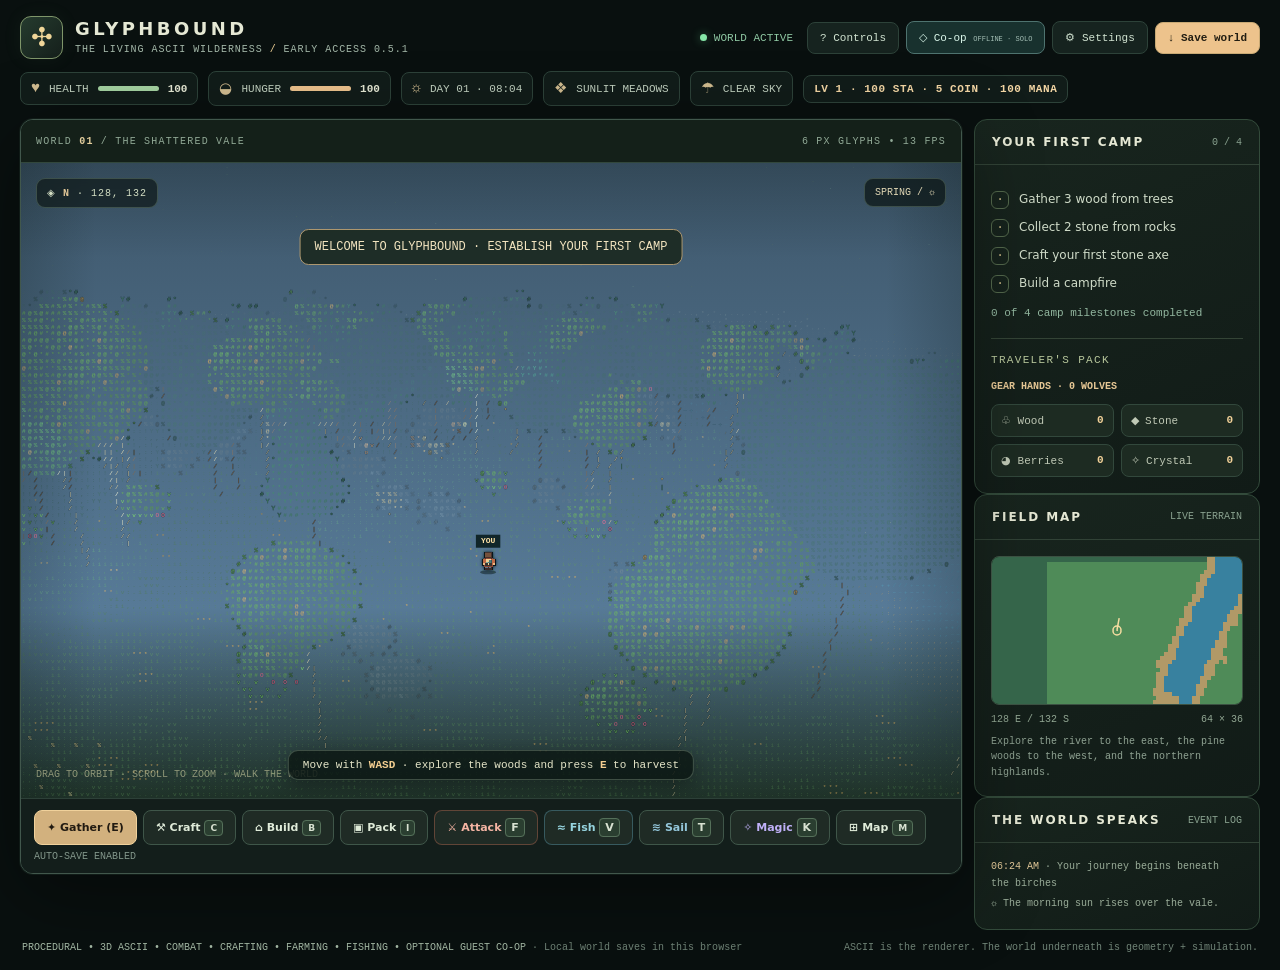
==== commit 6300a1b1: "fix(glyphbound): shrink world avatar and add saved character scale presets" ====
--- a/glyphbound/glyphbound.html
+++ b/glyphbound/glyphbound.html
@@ -27,7 +27,7 @@
 </head>
 <body>
 <main class="app">
-<header class="topbar"><div class="brand"><div class="mark" aria-hidden="true">✣</div><div><h1>GLYPHBOUND</h1><p>THE LIVING ASCII WILDERNESS <span style="color:#edcf95">/</span> EARLY ACCESS 0.5</p></div></div><div class="nav-actions"><span class="live-indicator"><span class="dot"></span><span id="live-status">WORLD ACTIVE</span></span><button class="small-btn" id="btn-help">? Controls</button><button class="small-btn" id="btn-coop">◇ Co-op <span id="coop-count">OFFLINE · SOLO</span></button><button class="small-btn" id="btn-settings">⚙ Settings</button><button class="small-btn gold" id="btn-save">↓ Save world</button></div></header>
+<header class="topbar"><div class="brand"><div class="mark" aria-hidden="true">✣</div><div><h1>GLYPHBOUND</h1><p>THE LIVING ASCII WILDERNESS <span style="color:#edcf95">/</span> EARLY ACCESS 0.5.1</p></div></div><div class="nav-actions"><span class="live-indicator"><span class="dot"></span><span id="live-status">WORLD ACTIVE</span></span><button class="small-btn" id="btn-help">? Controls</button><button class="small-btn" id="btn-coop">◇ Co-op <span id="coop-count">OFFLINE · SOLO</span></button><button class="small-btn" id="btn-settings">⚙ Settings</button><button class="small-btn gold" id="btn-save">↓ Save world</button></div></header>
 <div class="top-strip"><div class="stat-chip"><span class="ico">♥</span><span>HEALTH</span><div class="meter"><i id="hp-bar"></i></div><b id="hp">100</b></div><div class="stat-chip food"><span class="ico">◒</span><span>HUNGER</span><div class="meter"><i id="food-bar"></i></div><b id="food">100</b></div><div class="stat-chip"><span class="ico">☼</span><span id="time-label">DAY 01 · 08:00</span></div><div class="stat-chip"><span class="ico">❖</span><span id="biome-label">SUNLIT MEADOWS</span></div><div class="stat-chip"><span class="ico">☂</span><span id="weather-label">CLEAR SKY</span></div><div class="stat-chip" id="rpg-status">LV 1 · 100 STA · 5 COIN</div></div>
 <div class="layout"><section class="play-column" aria-label="Playable ASCII wilderness world"><div class="game-shell"><div class="screen-top"><span>WORLD <b>01</b> / THE SHATTERED VALE</span><span class="right" id="render-stats">6 PX GLYPHS • 0 FPS</span></div><div class="viewport" id="viewport"><canvas id="scene" aria-label="Third-person 3D ASCII wilderness featuring animated pixel-art avatars" tabindex="0"></canvas><div class="loading-fallback" id="fallback"><div><pre aria-hidden="true">                /\     /\       /\
         /\     /**\   /**\     /**\
@@ -94,7 +94,7 @@
 const $=id=>document.getElementById(id),canvas=$('scene'),ctx=canvas.getContext('2d',{alpha:false}),view=$('viewport');
 const MIN=(x,a,b)=>Math.max(a,Math.min(b,x)), TAU=Math.PI*2, W=264,H=264, SEA=.06, SAVE_KEY='glyphbound_world_v1';
 const RES={wood:0,stone:0,berry:0,crystal:0,fiber:0,seed:0,meat:0,fish:0,meal:0,hide:0,coin:5};
-const state={visualMode:'readable',avatarMode:'sprite',outlineMode:'soft',lightingMode:'dynamic',seed:91627,x:128,z:132,yaw:0.18,zoom:1,day:1,time:8/24,yearDay:0,health:100,hunger:100,inv:{...RES},craft:{axe:false,workbench:false},placed:[],removed:{},hits:{},quest:{wood:false,stone:false,axe:false,camp:false},fireplace:null,weatherOverride:'auto',quality:6,buildKind:null,buildRotation:0,playing:true,seconds:0,killCount:0,rpg:null};
+const state={visualMode:'readable',avatarMode:'sprite',avatarSize:'world',outlineMode:'soft',lightingMode:'dynamic',seed:91627,x:128,z:132,yaw:0.18,zoom:1,day:1,time:8/24,yearDay:0,health:100,hunger:100,inv:{...RES},craft:{axe:false,workbench:false},placed:[],removed:{},hits:{},quest:{wood:false,stone:false,axe:false,camp:false},fireplace:null,weatherOverride:'auto',quality:6,buildKind:null,buildRotation:0,playing:true,seconds:0,killCount:0,rpg:null};
 const T={MEADOW:0,FOREST:1,SAND:2,ROCK:3,SNOW:4,WATER:5,MARSH:6,PATH:7};
 let heights,biomes,objects=[],buckets=new Map(),creatures=[],particles=[],w=960,h=580,scale=1,cw=5,ch=7,cols=0,rows=0,zbuf,cellMat,cellGlyph,cellShade,cellFog,cellExtras,cellGlow,cellLayer,cellEdge,cellWX,cellWY,cellWZ;
 let last=0,lastRender=0,frameClock=0,fps=0,fpsN=0,uiClock=0,mapClock=0,saveClock=0,toastTime=0,viewDrag=null,drawer=null,projCam=null,nearest=null,lastNotice='The morning sun rises over the vale.',mapDirty=true;
@@ -419,32 +419,38 @@
  if(state.avatarMode!=='sprite')for(const peer of net.peers.values()){if(Number.isFinite(peer.x)&&Number.isFinite(peer.z)&&Math.hypot(peer.x-state.x,peer.z-state.z)<65){const y=Math.max(SEA,heightAt(peer.x,peer.z));fillCanopy(peer.x,y+.9,peer.z,.36,.55,.32,M.water,.83);fillCanopy(peer.x,y+1.5,peer.z,.25,.3,.27,M.ore,.9);placeGlyph(peer.x,y+1.88,peer.z,23,M.white,12,1)}}
  if(state.avatarMode!=='sprite')drawPlayer();
 }
+// Keep characters at the scale of the surrounding ASCII terrain instead of as screen-sized portraits.
+// 3.2 text cells tall makes the traveler visible without covering trees and paths.
+function spriteScreenHeight(remote=false){
+ const userScale={tiny:.72,world:1,large:1.45}[state.avatarSize]||1;
+ const perspective=1/Math.sqrt(MIN(Number(state.zoom)||1,.7,1.5));
+ return Math.round(MIN(ch*(remote?2.35:3.2)*userScale*perspective,remote?11:15,remote?30:47));
+}
 function drawSpriteAt(wx,wz,jump,direction,label,remote=false){
  const ground=project(wx,Math.max(SEA,heightAt(wx,wz))+.04+jump,wz);
  if(!ground)return false;
  const xx=(ground[0]+.5)*cw, feet=(ground[1]+.5)*ch;
- const height=remote?MIN(h*.14,43,74):MIN(h*.205,76,123);
- const width=height*24/32;
- if(xx+width/2<0||xx-width/2>w||feet<20||feet-height>h)return false;
+ const height=spriteScreenHeight(remote),width=height*24/32;
+ if(xx+width/2<0||xx-width/2>w||feet<8||feet-height>h)return false;
  ctx.save();
  ctx.globalAlpha=remote?.82:1;
- // A dark contact shadow separates feet from busy near-field punctuation.
- ctx.fillStyle='rgba(5,19,20,.55)';ctx.beginPath();ctx.ellipse(xx,feet+1,width*.49,Math.max(4,height*.07),0,0,TAU);ctx.fill();
+ // Small contact shadow gives the character footing without covering nearby ASCII details.
+ ctx.fillStyle='rgba(5,19,20,.48)';ctx.beginPath();ctx.ellipse(xx,feet+1,Math.max(3,width*.49),Math.max(2,height*.08),0,0,TAU);ctx.fill();
  const frame=(remote?0:heroMotion.walking)?Math.floor(state.seconds*7.8)%4:0;
  ctx.imageSmoothingEnabled=false;
- ctx.shadowColor='rgba(7,23,24,.8)';ctx.shadowBlur=remote?2:6;
+ ctx.shadowColor='rgba(7,23,24,.88)';ctx.shadowBlur=remote?2:3;
  ctx.drawImage(travelerSheet,frame*24,MIN(direction,0,3)*32,24,32,Math.round(xx-width*.5),Math.round(feet-height),Math.round(width),Math.round(height));
  ctx.shadowBlur=0;
  if(!remote && (state.rpg?.equipment?.spear || state.rpg?.equipment?.staff)){
-   ctx.strokeStyle=state.rpg.equipment.staff?'#b7a7ec':'#e1b37b';ctx.lineWidth=Math.max(2,height*.034);
+   ctx.strokeStyle=state.rpg.equipment.staff?'#b7a7ec':'#e1b37b';ctx.lineWidth=Math.max(1,height*.045);
    ctx.beginPath();ctx.moveTo(xx+width*.4,feet-height*.22);ctx.lineTo(xx+width*.44,feet-height*.98);ctx.stroke();
  }
  const title=String(label).slice(0,16).toUpperCase();
- ctx.font=`700 ${remote?9:11}px ui-monospace,Menlo,monospace`;
+ ctx.font=`700 ${remote?7:8}px ui-monospace,Menlo,monospace`;
  ctx.textAlign='center';ctx.textBaseline='middle';
- const ty=Math.max(15,feet-height-(remote?8:12));
- const badgeWidth=Math.max(30,ctx.measureText(title).width+15);
- ctx.fillStyle=remote?'rgba(15,33,39,.93)':'rgba(10,29,29,.94)';ctx.fillRect(xx-badgeWidth*.5,ty-9,badgeWidth,18);
+ const ty=Math.max(9,feet-height-(remote?7:8));
+ const badgeWidth=Math.max(21,ctx.measureText(title).width+10),badgeHeight=13;
+ ctx.fillStyle=remote?'rgba(15,33,39,.88)':'rgba(10,29,29,.89)';ctx.fillRect(xx-badgeWidth*.5,ty-badgeHeight*.5,badgeWidth,badgeHeight);
  ctx.fillStyle=remote?'#a9daea':'#ffe2a5';ctx.fillText(title,xx,ty);
  ctx.restore();return true;
 }
@@ -746,7 +752,7 @@
  if(type==='map')html='<canvas id="fullmap" class="map-large" width="420" height="420" aria-label="Map of the full procedural world"></canvas><div class="field-note">◇ = your position. The world is procedurally generated from a fixed seed. Blue: water; green: forest; yellow: sand; white: snow. Structures you build remain in the same location after saving.</div>';
  if(type==='help')html=`<div class="help"><p><b>W A S D / arrows</b> — move relative to the camera.<br><b>Shift</b> — sprint.<br><b>Mouse drag / finger drag</b> — orbit the view.<br><b>Mouse wheel</b> — camera zoom.<br><b>Q / Z</b> — rotate view left / right.<br><b>E / Action</b> — harvest nearby resources, tend gardens, or trade.<br><b>R</b> — rotate a build piece. <b>F</b> — attack. <b>V</b> — fish. <b>T</b> — sail raft. <b>K</b> — cast magic. <b>Space</b> — jump.<br><b>C</b> — craft · <b>B</b> — build · <b>I</b> — pack and eat · <b>M</b> — world map.<br><b>Esc</b> — close menu or cancel building.</p><p><b>Your first camp:</b> gather wood and stone, craft the axe, place a campfire. Rest beside a lit campfire with E to restore health. Rain, animal movement, and day/night run on the shared world clock. Each local save remembers what you build and harvest.</p><p><b>Mobile:</b> use the direction pad and Action, or drag the world to orbit. Use the View buttons to adjust the camera.</p></div>`;
  if(type==='coop')html=`<div class="field-note">Optional guest co-op: up to 16 travelers can explore the same seeded terrain, see one another, chat, and place persistent shared structures. Inventories, combat and survival are local (not server-authoritative). Anyone with the room link can join.</div><div class="settings-grid"><label>Your display name<input id="coop-name" maxlength="22" autocomplete="off" placeholder="Wanderer"></label><label>Room code<input id="coop-room" maxlength="24" autocomplete="off" placeholder="forest"></label></div><div class="menu-actions"><button id="coop-join">Join / Create Room</button><button id="coop-leave">Leave</button><button id="coop-share">Copy Invite URL</button></div><p class="field-note" id="coop-status"></p><div class="field-note" id="coop-chat" aria-live="polite"></div><div class="menu-actions"><input id="coop-message" maxlength="140" aria-label="Chat message" placeholder="Say hello..."><button id="coop-send">Send</button></div>`;
- if(type==='settings')html=`<div class="settings-grid"><label>Audio <select id="audio-setting"><option value="off">Muted</option><option value="on">Effects on</option></select></label><label>World readability <select id="visual-setting"><option value="readable">Readable · quiet distant terrain</option><option value="dense">Dense · original full ASCII</option></select></label><label>Outlines <select id="outline-setting"><option value="soft">Soft depth outlines</option><option value="strong">Strong depth outlines</option><option value="off">Off</option></select></label><label>Lighting <select id="lighting-setting"><option value="dynamic">Dynamic sun / local lights</option><option value="flat">Classic flat shading</option></select></label><label>Player appearance <select id="avatar-setting"><option value="sprite">Animated pixel-art sprite</option><option value="ascii">Classic ASCII glyph</option></select></label><label>World glyph size <select id="detail-setting"><option value="4.5">Ultra · 4.5 px</option><option value="6">Fine · 6 px</option><option value="8">Balanced · 8 px</option><option value="11">Classic · 11 px</option></select></label><label>Weather <select id="weather-setting"><option value="auto">Dynamic (recommended)</option><option value="clear">Clear</option><option value="rain">Rain</option><option value="cloudy">Cloudy</option></select></label><label>Camera distance <input id="zoom-setting" type="range" min=".75" max="1.4" step=".05" value="${state.zoom}"></label></div><div class="divider"></div><div class="menu-actions"><button id="save-now">Save now</button><button id="export-now">Export save JSON</button><button id="import-now">Import save JSON</button><button class="danger" id="new-world">Reset world</button></div><div class="field-note">Progress is stored on this browser and origin via localStorage. Export a save file to move your progress to a different browser or device. No login or server account is required.</div><input type="file" accept="application/json,.json" id="save-file" class="sr-only">`;
+ if(type==='settings')html=`<div class="settings-grid"><label>Audio <select id="audio-setting"><option value="off">Muted</option><option value="on">Effects on</option></select></label><label>World readability <select id="visual-setting"><option value="readable">Readable · quiet distant terrain</option><option value="dense">Dense · original full ASCII</option></select></label><label>Outlines <select id="outline-setting"><option value="soft">Soft depth outlines</option><option value="strong">Strong depth outlines</option><option value="off">Off</option></select></label><label>Lighting <select id="lighting-setting"><option value="dynamic">Dynamic sun / local lights</option><option value="flat">Classic flat shading</option></select></label><label>Player appearance <select id="avatar-setting"><option value="sprite">Animated pixel-art sprite</option><option value="ascii">Classic ASCII glyph</option></select></label><label>Character scale <select id="avatar-size-setting"><option value="tiny">Tiny · terrain-scale</option><option value="world">World scale · recommended</option><option value="large">Large · accessibility</option></select></label><label>World glyph size <select id="detail-setting"><option value="4.5">Ultra · 4.5 px</option><option value="6">Fine · 6 px</option><option value="8">Balanced · 8 px</option><option value="11">Classic · 11 px</option></select></label><label>Weather <select id="weather-setting"><option value="auto">Dynamic (recommended)</option><option value="clear">Clear</option><option value="rain">Rain</option><option value="cloudy">Cloudy</option></select></label><label>Camera distance <input id="zoom-setting" type="range" min=".75" max="1.4" step=".05" value="${state.zoom}"></label></div><div class="divider"></div><div class="menu-actions"><button id="save-now">Save now</button><button id="export-now">Export save JSON</button><button id="import-now">Import save JSON</button><button class="danger" id="new-world">Reset world</button></div><div class="field-note">Progress is stored on this browser and origin via localStorage. Export a save file to move your progress to a different browser or device. No login or server account is required.</div><input type="file" accept="application/json,.json" id="save-file" class="sr-only">`;
  $('dialog-body').innerHTML=html;$('drawer').classList.add('open');
  for(const button of $('dialog-body').querySelectorAll('[data-recipe]'))button.addEventListener('click',()=>{if(button.dataset.action==='craft')rpgCraft(button.dataset.recipe);else chooseBuild(button.dataset.recipe)});
  for(const button of $('dialog-body').querySelectorAll('[data-trade]'))button.addEventListener('click',()=>rpgTrade(button.dataset.trade));
@@ -762,10 +768,11 @@
  }
  if(type==='map')drawFullMap();
  if(type==='settings'){
-   $('detail-setting').value=String(state.quality);$('visual-setting').value=state.visualMode;$('avatar-setting').value=state.avatarMode;$('outline-setting').value=state.outlineMode;$('lighting-setting').value=state.lightingMode;$('weather-setting').value=state.weatherOverride;$('audio-setting').value=state.rpg.muted?'off':'on';$('audio-setting').onchange=e=>{state.rpg.muted=e.target.value!=='on';playTone(420,.12);saveWorld(false)};
+   $('detail-setting').value=String(state.quality);$('visual-setting').value=state.visualMode;$('avatar-setting').value=state.avatarMode;$('avatar-size-setting').value=state.avatarSize;$('outline-setting').value=state.outlineMode;$('lighting-setting').value=state.lightingMode;$('weather-setting').value=state.weatherOverride;$('audio-setting').value=state.rpg.muted?'off':'on';$('audio-setting').onchange=e=>{state.rpg.muted=e.target.value!=='on';playTone(420,.12);saveWorld(false)};
    $('detail-setting').onchange=e=>{setQuality(+e.target.value);saveWorld(false)};
    $('visual-setting').onchange=e=>{state.visualMode=e.target.value;saveWorld(false)};
    $('avatar-setting').onchange=e=>{state.avatarMode=e.target.value;saveWorld(false)};
+   $('avatar-size-setting').onchange=e=>{state.avatarSize=e.target.value;saveWorld(false)};
    $('outline-setting').onchange=e=>{state.outlineMode=e.target.value;saveWorld(false)};
    $('lighting-setting').onchange=e=>{state.lightingMode=e.target.value;saveWorld(false)};
    $('weather-setting').onchange=e=>{state.weatherOverride=e.target.value;lightQuant=-1;saveWorld(false)};
@@ -785,11 +792,11 @@
  m.putImageData(img,0,0);m.fillStyle='#eed299';m.beginPath();m.arc(state.x/W*c.width,state.z/H*c.height,5,0,TAU);m.fill();m.strokeStyle='#34271a';m.lineWidth=1.4;m.stroke();
  for(const s of state.placed){m.fillStyle='#f5a35e';m.fillRect(s.x/W*c.width-2,s.z/H*c.height-2,4,4)}
 }
-function cleanSave(){return {version:1,seed:state.seed,x:state.x,z:state.z,yaw:state.yaw,zoom:state.zoom,day:state.day,time:state.time,yearDay:state.yearDay,health:state.health,hunger:state.hunger,inv:state.inv,craft:state.craft,quest:state.quest,placed:state.placed,removed:state.removed,fireplace:state.fireplace,killCount:state.killCount,seconds:state.seconds,weatherOverride:state.weatherOverride,quality:state.quality,visualMode:state.visualMode,avatarMode:state.avatarMode,outlineMode:state.outlineMode,lightingMode:state.lightingMode,rpg:state.rpg}}
+function cleanSave(){return {version:1,seed:state.seed,x:state.x,z:state.z,yaw:state.yaw,zoom:state.zoom,day:state.day,time:state.time,yearDay:state.yearDay,health:state.health,hunger:state.hunger,inv:state.inv,craft:state.craft,quest:state.quest,placed:state.placed,removed:state.removed,fireplace:state.fireplace,killCount:state.killCount,seconds:state.seconds,weatherOverride:state.weatherOverride,quality:state.quality,visualMode:state.visualMode,avatarMode:state.avatarMode,avatarSize:state.avatarSize,outlineMode:state.outlineMode,lightingMode:state.lightingMode,rpg:state.rpg}}
 function saveWorld(notify=true){try{localStorage.setItem(SAVE_KEY,JSON.stringify(cleanSave()));$('status-text').textContent='WORLD SAVED';if(notify)toast('WORLD SAVED IN THIS BROWSER')}catch(e){$('status-text').textContent='SAVE UNAVAILABLE';if(notify)toast('BROWSER STORAGE BLOCKED · EXPORT JSON IN SETTINGS')}}
 function loadWorld(){try{const saved=JSON.parse(localStorage.getItem(SAVE_KEY)||'null');if(!saved||saved.version!==1)return false;hydrate(saved);return true}catch(e){return false}}
-function hydrate(data){const allowed=['seed','x','z','yaw','zoom','day','time','yearDay','health','hunger','killCount','seconds','quality','visualMode','avatarMode','outlineMode','lightingMode','weatherOverride','fireplace'];for(const k of allowed)if(data[k]!==undefined&&data[k]!==null)state[k]=data[k];
- if(data.inv)state.inv={...RES,...data.inv};if(data.rpg&&typeof data.rpg==='object')state.rpg=mergeRPG(data.rpg);if(data.quest)state.quest={...state.quest,...data.quest};if(data.craft)state.craft={...state.craft,...data.craft};if(data.placed&&Array.isArray(data.placed))state.placed=data.placed.slice(0,1000);if(data.removed)state.removed=data.removed;state.x=MIN(Number(state.x)||128,4,W-4);state.z=MIN(Number(state.z)||132,4,H-4);state.zoom=MIN(Number(state.zoom)||1,.7,1.5);state.quality=[4.5,6,8,11].includes(+state.quality)?+state.quality:6;state.visualMode=['readable','dense'].includes(state.visualMode)?state.visualMode:'readable';state.avatarMode=['sprite','ascii'].includes(state.avatarMode)?state.avatarMode:'sprite';state.outlineMode=['soft','strong','off'].includes(state.outlineMode)?state.outlineMode:'soft';state.lightingMode=['dynamic','flat'].includes(state.lightingMode)?state.lightingMode:'dynamic'}
+function hydrate(data){const allowed=['seed','x','z','yaw','zoom','day','time','yearDay','health','hunger','killCount','seconds','quality','visualMode','avatarMode','avatarSize','outlineMode','lightingMode','weatherOverride','fireplace'];for(const k of allowed)if(data[k]!==undefined&&data[k]!==null)state[k]=data[k];
+ if(data.inv)state.inv={...RES,...data.inv};if(data.rpg&&typeof data.rpg==='object')state.rpg=mergeRPG(data.rpg);if(data.quest)state.quest={...state.quest,...data.quest};if(data.craft)state.craft={...state.craft,...data.craft};if(data.placed&&Array.isArray(data.placed))state.placed=data.placed.slice(0,1000);if(data.removed)state.removed=data.removed;state.x=MIN(Number(state.x)||128,4,W-4);state.z=MIN(Number(state.z)||132,4,H-4);state.zoom=MIN(Number(state.zoom)||1,.7,1.5);state.quality=[4.5,6,8,11].includes(+state.quality)?+state.quality:6;state.visualMode=['readable','dense'].includes(state.visualMode)?state.visualMode:'readable';state.avatarMode=['sprite','ascii'].includes(state.avatarMode)?state.avatarMode:'sprite';state.avatarSize=['tiny','world','large'].includes(state.avatarSize)?state.avatarSize:'world';state.outlineMode=['soft','strong','off'].includes(state.outlineMode)?state.outlineMode:'soft';state.lightingMode=['dynamic','flat'].includes(state.lightingMode)?state.lightingMode:'dynamic'}
 function exportSave(){const blob=new Blob([JSON.stringify(cleanSave(),null,2)],{type:'application/json'});const url=URL.createObjectURL(blob),a=document.createElement('a');a.href=url;a.download=`glyphbound-day-${state.day}.json`;a.click();setTimeout(()=>URL.revokeObjectURL(url),1000);toast('SAVE FILE EXPORTED')}
 function importSave(e){const file=e.target.files?.[0];if(!file)return;file.text().then(text=>{const data=JSON.parse(text);if(data.version!==1||!data.inv||!Array.isArray(data.placed))throw Error('Invalid Glyphbound save');hydrate(data);generateTerrain();spawnObjects();initCreatures();setQuality(state.quality);refreshUI(true);saveWorld(true);closeDialog();toast('WORLD SAVE IMPORTED')}).catch(()=>toast('COULD NOT IMPORT THIS SAVE FILE'))}
 function frame(t){requestAnimationFrame(frame);const dt=Math.min((t-last)/1000||.016,.09);last=t;if(!state.playing)return;
@@ -832,7 +839,7 @@
 function boot(){net.onChange=refreshCoop;state.rpg=makeRPG();const resumed=loadWorld();generateTerrain();spawnObjects();initCreatures();initRPG();resize();installInputs();cacheColors();updateMinimap();refreshUI(true);
  $('viewport').classList.add('ready');if(resumed){log('Returned to your saved camp in the vale');toast('WORLD RESTORED · WELCOME BACK')}else {log('Your journey begins beneath the birches');toast('WELCOME TO GLYPHBOUND · ESTABLISH YOUR FIRST CAMP')}
  const requestedRoom=new URLSearchParams(location.search).get('room');if(requestedRoom)net.connect(requestedRoom,net.name);refreshCoop();
- requestAnimationFrame(frame);window.GLYPHBOUND_DEBUG={heroMotion,travelerSheet,state,renderStats:()=>({lights:localLights.length,edges:visibleEdges,sun:{...solar},shadow:shadowAt(state.x,state.z)}),setTime:t=>{state.time=t;lightQuant=-1;},objectsNear,pickNearest,chooseBuild,placeBuild,gather,craftAxe,render,saveWorld,loadWorld,biomeAt,heightAt,recipe:RECIPES,setQuality,openDialog,rpgAttack,rpgFish,rpgPlant,rpgTrade,rpgCraft,rpgTick,rpgJump,rpgSail,rpgSpell,rpgNearbyTrader,findFishSpot,initRPG,cleanSave,hydrate,closeDialog}
+ requestAnimationFrame(frame);window.GLYPHBOUND_DEBUG={heroMotion,travelerSheet,state,spriteScreenHeight,renderStats:()=>({lights:localLights.length,edges:visibleEdges,sun:{...solar},shadow:shadowAt(state.x,state.z)}),setTime:t=>{state.time=t;lightQuant=-1;},objectsNear,pickNearest,chooseBuild,placeBuild,gather,craftAxe,render,saveWorld,loadWorld,biomeAt,heightAt,recipe:RECIPES,setQuality,openDialog,rpgAttack,rpgFish,rpgPlant,rpgTrade,rpgCraft,rpgTick,rpgJump,rpgSail,rpgSpell,rpgNearbyTrader,findFishSpot,initRPG,cleanSave,hydrate,closeDialog}
 }
 try{boot()}catch(e){console.error('World initialization failed:',e);$('live-status').textContent='INITIALIZATION ERROR';$('fallback').querySelector('small').textContent='The world could not start. See browser console for details.'}
 })();
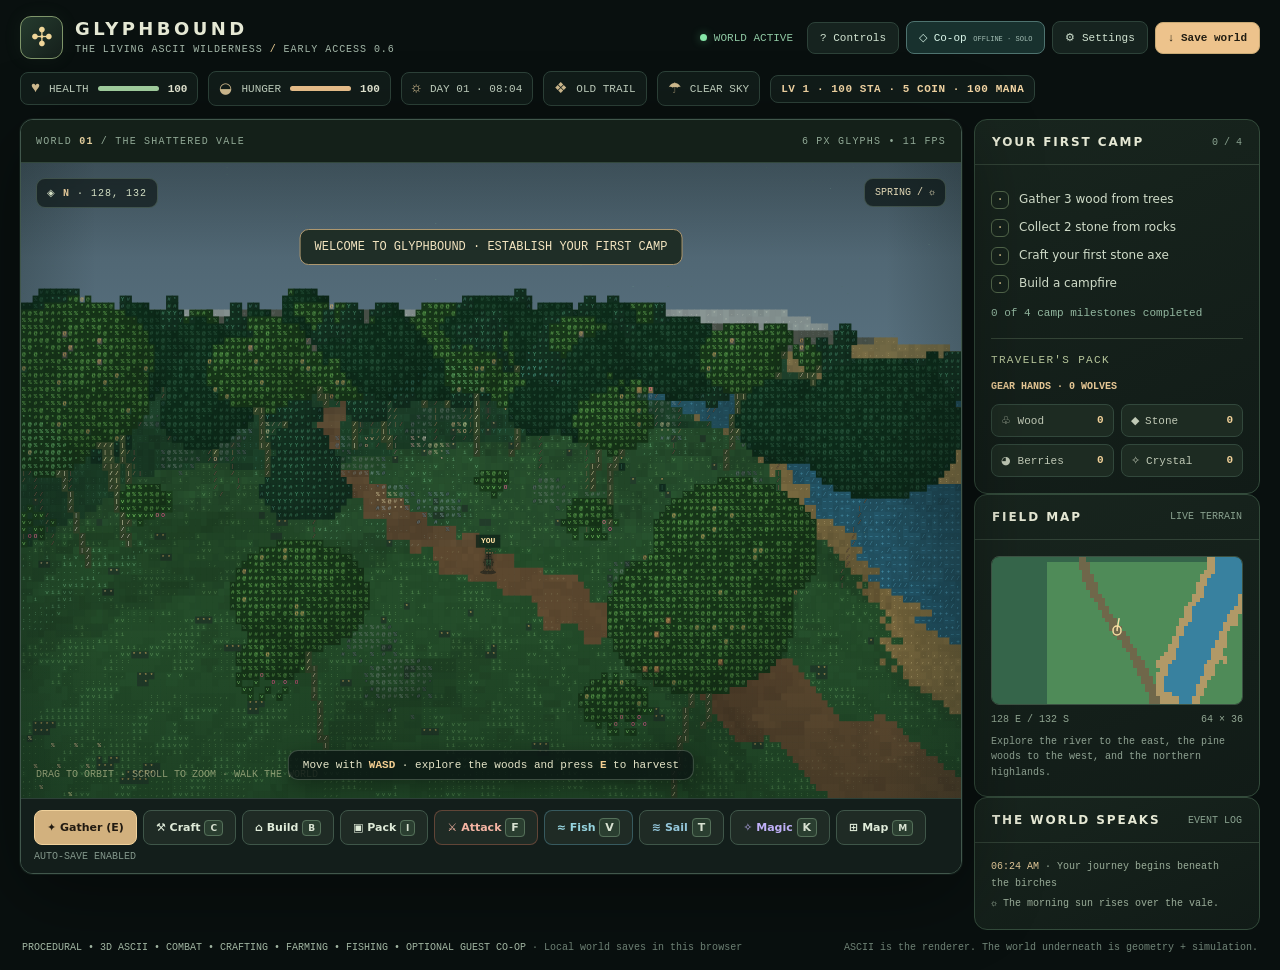
==== commit 82ffc5ef: "fix(glyphbound): terrain-backed natural ASCII palette and integrated glyph hero" ====
--- a/glyphbound/glyphbound.html
+++ b/glyphbound/glyphbound.html
@@ -27,7 +27,7 @@
 </head>
 <body>
 <main class="app">
-<header class="topbar"><div class="brand"><div class="mark" aria-hidden="true">✣</div><div><h1>GLYPHBOUND</h1><p>THE LIVING ASCII WILDERNESS <span style="color:#edcf95">/</span> EARLY ACCESS 0.5.1</p></div></div><div class="nav-actions"><span class="live-indicator"><span class="dot"></span><span id="live-status">WORLD ACTIVE</span></span><button class="small-btn" id="btn-help">? Controls</button><button class="small-btn" id="btn-coop">◇ Co-op <span id="coop-count">OFFLINE · SOLO</span></button><button class="small-btn" id="btn-settings">⚙ Settings</button><button class="small-btn gold" id="btn-save">↓ Save world</button></div></header>
+<header class="topbar"><div class="brand"><div class="mark" aria-hidden="true">✣</div><div><h1>GLYPHBOUND</h1><p>THE LIVING ASCII WILDERNESS <span style="color:#edcf95">/</span> EARLY ACCESS 0.6</p></div></div><div class="nav-actions"><span class="live-indicator"><span class="dot"></span><span id="live-status">WORLD ACTIVE</span></span><button class="small-btn" id="btn-help">? Controls</button><button class="small-btn" id="btn-coop">◇ Co-op <span id="coop-count">OFFLINE · SOLO</span></button><button class="small-btn" id="btn-settings">⚙ Settings</button><button class="small-btn gold" id="btn-save">↓ Save world</button></div></header>
 <div class="top-strip"><div class="stat-chip"><span class="ico">♥</span><span>HEALTH</span><div class="meter"><i id="hp-bar"></i></div><b id="hp">100</b></div><div class="stat-chip food"><span class="ico">◒</span><span>HUNGER</span><div class="meter"><i id="food-bar"></i></div><b id="food">100</b></div><div class="stat-chip"><span class="ico">☼</span><span id="time-label">DAY 01 · 08:00</span></div><div class="stat-chip"><span class="ico">❖</span><span id="biome-label">SUNLIT MEADOWS</span></div><div class="stat-chip"><span class="ico">☂</span><span id="weather-label">CLEAR SKY</span></div><div class="stat-chip" id="rpg-status">LV 1 · 100 STA · 5 COIN</div></div>
 <div class="layout"><section class="play-column" aria-label="Playable ASCII wilderness world"><div class="game-shell"><div class="screen-top"><span>WORLD <b>01</b> / THE SHATTERED VALE</span><span class="right" id="render-stats">6 PX GLYPHS • 0 FPS</span></div><div class="viewport" id="viewport"><canvas id="scene" aria-label="Third-person 3D ASCII wilderness featuring animated pixel-art avatars" tabindex="0"></canvas><div class="loading-fallback" id="fallback"><div><pre aria-hidden="true">                /\     /\       /\
         /\     /**\   /**\     /**\
@@ -90,11 +90,11 @@
 })();
 </script><script>
 (()=>{'use strict';
-// GLYPHBOUND 0.5 — readable 3D ASCII wilderness with dynamic lighting. Independently implemented; does NOT contain Asciicker C++ source.
+// GLYPHBOUND 0.6 — terrain-backed ASCII world with natural light and glyph-integrated characters. Original browser JS, not Asciicker C++.
 const $=id=>document.getElementById(id),canvas=$('scene'),ctx=canvas.getContext('2d',{alpha:false}),view=$('viewport');
 const MIN=(x,a,b)=>Math.max(a,Math.min(b,x)), TAU=Math.PI*2, W=264,H=264, SEA=.06, SAVE_KEY='glyphbound_world_v1';
 const RES={wood:0,stone:0,berry:0,crystal:0,fiber:0,seed:0,meat:0,fish:0,meal:0,hide:0,coin:5};
-const state={visualMode:'readable',avatarMode:'sprite',avatarSize:'world',outlineMode:'soft',lightingMode:'dynamic',seed:91627,x:128,z:132,yaw:0.18,zoom:1,day:1,time:8/24,yearDay:0,health:100,hunger:100,inv:{...RES},craft:{axe:false,workbench:false},placed:[],removed:{},hits:{},quest:{wood:false,stone:false,axe:false,camp:false},fireplace:null,weatherOverride:'auto',quality:6,buildKind:null,buildRotation:0,playing:true,seconds:0,killCount:0,rpg:null};
+const state={visualMode:'readable',avatarMode:'sprite',avatarSize:'world',avatarStyle:'glyph',outlineMode:'soft',lightingMode:'dynamic',seed:91627,x:128,z:132,yaw:0.18,zoom:1,day:1,time:8/24,yearDay:0,health:100,hunger:100,inv:{...RES},craft:{axe:false,workbench:false},placed:[],removed:{},hits:{},quest:{wood:false,stone:false,axe:false,camp:false},fireplace:null,weatherOverride:'auto',quality:6,buildKind:null,buildRotation:0,playing:true,seconds:0,killCount:0,rpg:null};
 const T={MEADOW:0,FOREST:1,SAND:2,ROCK:3,SNOW:4,WATER:5,MARSH:6,PATH:7};
 let heights,biomes,objects=[],buckets=new Map(),creatures=[],particles=[],w=960,h=580,scale=1,cw=5,ch=7,cols=0,rows=0,zbuf,cellMat,cellGlyph,cellShade,cellFog,cellExtras,cellGlow,cellLayer,cellEdge,cellWX,cellWY,cellWZ;
 let last=0,lastRender=0,frameClock=0,fps=0,fpsN=0,uiClock=0,mapClock=0,saveClock=0,toastTime=0,viewDrag=null,drawer=null,projCam=null,nearest=null,lastNotice='The morning sun rises over the vale.',mapDirty=true;
@@ -104,7 +104,10 @@
 const G=[' ','.',',',':',';','!','i','/','\\','|','=','+','*','#','%','@','~','^','v','Y','o','x','O','&'];
 const M={sky:0,grass:1,forest:2,sand:3,rock:4,snow:5,water:6,marsh:7,wood:8,leaf:9,pine:10,birch:11,ore:12,berry:13,flower:14,animal:15,player:16,fire:17,shadow:18,build:19,dirt:20,white:21};
 const BASE=[[89,122,117],[103,164,97],[65,123,91],[210,187,128],[132,143,141],[226,233,209],[84,165,194],[89,126,99],[131,101,72],[108,183,89],[68,139,104],[212,199,154],[186,165,111],[228,99,133],[213,172,96],[204,164,125],[241,206,163],[245,152,83],[51,74,56],[201,173,112],[129,118,83],[224,226,195]];
-let colorCache=[],warmCache=[],coolCache=[],lightQuant=-1,fogQuant=-1,nightFactor=1,skyC=[40,76,85];
+let colorCache=[],warmCache=[],coolCache=[],terrainColorCache=[],foliageColorCache=[],lightQuant=-1,fogQuant=-1,nightFactor=1,skyC=[40,76,85];
+const TERRAIN_BASE={1:[46,99,54],2:[32,80,48],3:[155,133,79],4:[89,94,84],5:[178,190,190],6:[38,96,117],7:[51,91,62],20:[118,92,60]};
+const FOLIAGE_BASE={2:[16,55,33],9:[29,70,32],10:[22,59,39],11:[58,80,47]};
+let travelerGlyphSheet=null;
 // The render pipeline keeps world coordinates and depth per glyph. Light and edges are
 // derived from geometry in the CPU cell buffer, not a CSS filter over the screenshot.
 let solar={x:.5,y:.6,z:.6,elevation:.5,direct:.5},localLights=[];
@@ -140,6 +143,9 @@
     else if(z>180&&wet>.54)b=T.MARSH;
     else if(x<110||z<115||wet>.61)b=T.FOREST;
     if(spawn<10&&y>=SEA)b=T.MEADOW;
+    // A winding readable old path gives the eye a traversable landmark through the vale.
+    const trailX=128+9.8*Math.sin((z-132)*.043)+2.6*Math.sin((z-132)*.105);
+    if(y>SEA+.17 && b!==T.ROCK && b!==T.SNOW && Math.abs(x-trailX)<1.15+.34*noise(x*.23,z*.23,98))b=T.PATH;
     heights[z*W+x]=y;biomes[z*W+x]=b;
   }
 }
@@ -257,14 +263,14 @@
 function cacheColors(){const sun=skyLight(),quant=Math.floor(sun*36),wx=weather();
  if(lightQuant===quant&&fogQuant===wx)return;lightQuant=quant;fogQuant=wx;nightFactor=sun;
  const morning=Math.max(0,1-Math.abs(state.time-.27)*13),evening=Math.max(0,1-Math.abs(state.time-.74)*13);
- skyC=mixRGB([18,34,53],wx==='rain'?[91,113,125]:[111,159,191],sun);
+ skyC=mixRGB([22,36,42],wx==='rain'?[100,130,134]:[135,177,198],sun);
  const glow=Math.max(morning,evening)*Math.max(.14,sun);
  skyC=mixRGB(skyC,[207,132,111],glow*.34);
  const fmt=(v)=>`rgb(${v.map(n=>Math.round(MIN(n,0,255))).join(',')})`;
  const renderPalette=(a,mat,s,f)=>{
   const exposure=(.31+sun*.96)*(.56+s/12*.88),fire=mat===M.fire?85:0;
   let rgb=a.map(v=>Math.min(255,v*exposure+fire));
-  rgb=mixRGB(rgb,skyC,f*.07);return rgb;
+  rgb=mixRGB(rgb,skyC,f*.024);return rgb;
  };
  colorCache=BASE.map((a,m)=>Array.from({length:13},(_,shade)=>Array.from({length:5},(_,fog)=>fmt(renderPalette(a,m,shade,fog)))));
  warmCache=BASE.map((a,m)=>Array.from({length:13},(_,shade)=>Array.from({length:5},(_,fog)=>{
@@ -275,6 +281,21 @@
   const c=renderPalette(a,m,shade,fog);
   return Array.from({length:4},(_,level)=>fmt(c.map((v,i)=>MIN(v+(level*8)+(255*(i===2?.10:i===1?.045:0))*level,0,255))));
  })));
+ // Solid earthy backing belongs to terrain; sky color must never leak through grass.
+ // Background, ink, and object silhouettes use the SAME solar intensity and depth.
+ const ambient=.30+sun*.82;
+ terrainColorCache=Array.from({length:22},(_,m)=>Array.from({length:13},(_,shade)=>Array.from({length:5},(_,fog)=>{
+   const base=TERRAIN_BASE[m]||[40,71,49];
+   const illum=ambient*(.68+shade/12*.50);
+   const distance=MIN(fog*.042,0,.17);
+   const light=base.map(v=>v*illum);
+   const horizon=[77,109,100];
+   return fmt(mixRGB(light,horizon,distance));
+ })));
+ foliageColorCache=Array.from({length:22},(_,m)=>Array.from({length:13},(_,shade)=>{
+   const base=FOLIAGE_BASE[m]||[35,65,38];
+   return fmt(base.map(v=>v*(.37+sun*.57)*(.77+shade/12*.5)));
+ }));
 }
 function biomeColor(b){return [['#4c9160','#3a714e'],['#3b7652','#316546'],['#c9b077','#a98f66'],['#949b91','#7c847e'],['#d4dbcd','#a9b8ba'],['#468aa2','#2f6c8e'],['#527e60','#405f4f'],['#806f53','#665d49']][b]||['#4a805a','#3d7551']}
 function resize(){const b=view.getBoundingClientRect(),width=Math.max(250,b.width),height=Math.max(300,b.height);w=Math.round(width);h=Math.round(height);scale=Math.min(2,window.devicePixelRatio||1);canvas.width=Math.round(w*scale);canvas.height=Math.round(h*scale);ctx.setTransform(scale,0,0,scale,0,0);ctx.imageSmoothingEnabled=false;setQuality(state.quality,false);mapDirty=true}
@@ -314,6 +335,7 @@
     else if(b===T.SNOW)g=rand>.82?12:rand>.42?2:1;
     else if(b===T.FOREST)g=rand>.8?19:rand>.48?5:rand>.17?3:2;
     else if(b===T.MARSH)g=rand>.67?18:rand>.45?6:rand>.22?3:2;
+    else if(b===T.PATH)g=rand>.8?11:rand>.55?2:rand>.26?1:3;
     else g=rand>.86?18:rand>.63?6:rand>.41?3:rand>.21?2:1;
     if(b!==T.WATER &&rand>.979&&(b===T.MEADOW||b===T.FOREST)) {mat=M.flower;g=12}
     let shade=7;
@@ -420,6 +442,50 @@
  if(state.avatarMode!=='sprite')drawPlayer();
 }
 // Keep characters at the scale of the surrounding ASCII terrain instead of as screen-sized portraits.
+// Colored terrain backing is the essential world-readability fix: the old renderer
+// showed the *sky* through every sparse grass glyph, turning even land blue.
+function paintTerrainBackdrop(){
+ for(let i=0,n=rows*cols;i<n;i++){
+  if(cellLayer[i]!==1)continue;
+  const x=(i%cols)*cw,y=((i/cols)|0)*ch;
+  const bg=terrainColorCache[cellMat[i]][cellShade[i]][cellFog[i]];
+  ctx.fillStyle=bg;ctx.fillRect(x,y,cw+.65,ch+.65);
+ }
+}
+function paintFoliageBackplates(){
+ for(let i=0,n=rows*cols;i<n;i++){
+  if(cellLayer[i]!==2)continue;
+  const m=cellMat[i];if(m!==M.leaf&&m!==M.forest&&m!==M.pine&&m!==M.birch)continue;
+  ctx.fillStyle=foliageColorCache[m][cellShade[i]];
+  ctx.fillRect((i%cols)*cw,((i/cols)|0)*ch,cw+.65,ch+.65);
+ }
+}
+// The source traveler stays animated, but is redrawn as tiny colored symbols
+// instead of a large smooth PNG sticker pasted on top of the ASCII world.
+function getGlyphTraveler(){
+ if(travelerGlyphSheet)return travelerGlyphSheet;
+ const atlas=document.createElement('canvas');atlas.width=96;atlas.height=128;
+ const paint=atlas.getContext('2d');paint.textAlign='center';paint.textBaseline='middle';
+ paint.font='bold 5px monospace';paint.lineWidth=.65;
+ const faces=[
+  ['  ^^  ',' ^===^','  oo  ','  **  ',' /%%\\ ',' |@@| ','  ||  ',' /  \\ '],
+  ['  ^^  ',' ^===^','  ##  ','  ##  ',' /@@\\ ',' |@@| ','  ||  ',' /  \\ '],
+  ['  ^^  ',' ^=== ','  oo  ','  *#  ',' /%%  ',' |@@  ','  ||  ',' /  \\ '],
+  ['  ^^  ',' ===^ ','  oo  ','  #*  ','  %%\\ ','  @@| ','  ||  ',' /  \\ ']
+ ];
+ const hues={'^':'#b98553','=':'#e2ae74','o':'#e6c08d','*':'#f1e2b4','#':'#493c2f','%':'#90ac67','@':'#537953','/':'#6e5238','\\':'#6e5238','|':'#544834'};
+ for(let dir=0;dir<4;dir++)for(let frame=0;frame<4;frame++)for(let iy=0;iy<8;iy++){
+  const row=faces[dir][iy];for(let ix=0;ix<6;ix++){
+   let symbol=row[ix]||' ';if(symbol===' ')continue;
+   const x=frame*24+ix*4+2,y=dir*32+iy*4+2;
+   if(frame%2&&iy===5&&symbol==='|')symbol='/';
+   if(frame%2&&iy===7&&symbol==='/')symbol='|';
+   paint.strokeStyle='rgba(9,22,16,.9)';paint.strokeText(symbol,x,y);
+   paint.fillStyle=hues[symbol]||'#877953';paint.fillText(symbol,x,y);
+  }
+ }
+ travelerGlyphSheet=atlas;return atlas;
+}
 // 3.2 text cells tall makes the traveler visible without covering trees and paths.
 function spriteScreenHeight(remote=false){
  const userScale={tiny:.72,world:1,large:1.45}[state.avatarSize]||1;
@@ -439,7 +505,8 @@
  const frame=(remote?0:heroMotion.walking)?Math.floor(state.seconds*7.8)%4:0;
  ctx.imageSmoothingEnabled=false;
  ctx.shadowColor='rgba(7,23,24,.88)';ctx.shadowBlur=remote?2:3;
- ctx.drawImage(travelerSheet,frame*24,MIN(direction,0,3)*32,24,32,Math.round(xx-width*.5),Math.round(feet-height),Math.round(width),Math.round(height));
+ const sheet=state.avatarStyle==='glyph'?getGlyphTraveler():travelerSheet;
+ ctx.drawImage(sheet,frame*24,MIN(direction,0,3)*32,24,32,Math.round(xx-width*.5),Math.round(feet-height),Math.round(width),Math.round(height));
  ctx.shadowBlur=0;
  if(!remote && (state.rpg?.equipment?.spear || state.rpg?.equipment?.staff)){
    ctx.strokeStyle=state.rpg.equipment.staff?'#b7a7ec':'#e1b37b';ctx.lineWidth=Math.max(1,height*.045);
@@ -450,13 +517,19 @@
  ctx.textAlign='center';ctx.textBaseline='middle';
  const ty=Math.max(9,feet-height-(remote?7:8));
  const badgeWidth=Math.max(21,ctx.measureText(title).width+10),badgeHeight=13;
- ctx.fillStyle=remote?'rgba(15,33,39,.88)':'rgba(10,29,29,.89)';ctx.fillRect(xx-badgeWidth*.5,ty-badgeHeight*.5,badgeWidth,badgeHeight);
+ ctx.fillStyle=remote?'rgba(15,33,39,.85)':'rgba(16,36,24,.80)';ctx.fillRect(xx-badgeWidth*.5,ty-badgeHeight*.5,badgeWidth,badgeHeight);
  ctx.fillStyle=remote?'#a9daea':'#ffe2a5';ctx.fillText(title,xx,ty);
  ctx.restore();return true;
 }
 function drawOverlay(){ctx.textAlign='center';ctx.textBaseline='middle';ctx.font=`${Math.max(5,state.quality)}px ui-monospace,Menlo,Consolas,monospace`;
  let shown=0;for(let i=0;i<rows*cols;i++){
  const g=cellGlyph[i];if(g===0)continue;
+ // Dither low-priority ground ink instead of letting every grass cell compete
+ // with trees, items, enemies, and the player. The tile remains opaque below.
+ if(state.visualMode==='readable' && cellLayer[i]===1 && cellMat[i]!==M.water){
+   const n=hash((cellWX[i]*2)|0,(cellWZ[i]*2)|0,193);
+   if(n<(cellMat[i]===M.dirt?.68:cellMat[i]===M.grass?.39:cellMat[i]===M.forest?.31:.22))continue;
+ }
  const m=cellMat[i],shade=cellShade[i],fog=cellFog[i];
  let col=colorCache[m][shade][fog];
  if(state.lightingMode!=='flat'&&cellLayer[i]){
@@ -469,9 +542,9 @@
  const xx=((i%cols)+.5)*cw,yy=(((i/cols)|0)+.49)*ch;
  if(state.visualMode==='readable'){
    const depth=zbuf[i],ground=(m===M.grass||m===M.forest||m===M.sand||m===M.rock||m===M.snow||m===M.water||m===M.marsh||m===M.dirt);
-   const fade=MIN(1-Math.max(0,depth-13)/90,.38,1);
-   ctx.globalAlpha=ground?(.53*fade):(.76+.24*fade);
-   if(ground && depth>16 && ((i*17+Math.floor(i/cols)*31)%7===0))ctx.globalAlpha*=.65;
+   const fade=MIN(1-Math.max(0,depth-22)/130,.60,1);
+   ctx.globalAlpha=ground?(.73*fade):(.92+.08*fade);
+   if(ground && depth>48 && ((i*17+Math.floor(i/cols)*31)%11===0))ctx.globalAlpha*=.86;
  }
  if(cellEdge[i]){
   ctx.strokeStyle=cellEdge[i]===2?'rgba(9,20,25,.66)':'rgba(19,32,33,.51)';
@@ -512,7 +585,7 @@
  const gradient=ctx.createLinearGradient(0,0,0,h);gradient.addColorStop(0,top);gradient.addColorStop(.7,bottom);gradient.addColorStop(1,'#253a2f');ctx.fillStyle=gradient;ctx.fillRect(0,0,w,h);
  // Fog and night grading are behind lit geometry so flames and the player's outline remain readable.
  if(nightFactor<.4){ctx.fillStyle=`rgba(4,11,27,${(.4-nightFactor)*.17})`;ctx.fillRect(0,0,w,h)}
- const count=traceTerrain();drawWorldObjects();findEdges();const glyphCount=drawOverlay();
+ const count=traceTerrain();paintTerrainBackdrop();drawWorldObjects();paintFoliageBackplates();findEdges();const glyphCount=drawOverlay();
  return {glyphCount,count,edges:visibleEdges,lights:localLights.length};
 }
 function isTree(o){return o&&['pine','birch','oak'].includes(o.type)}
@@ -752,7 +825,7 @@
  if(type==='map')html='<canvas id="fullmap" class="map-large" width="420" height="420" aria-label="Map of the full procedural world"></canvas><div class="field-note">◇ = your position. The world is procedurally generated from a fixed seed. Blue: water; green: forest; yellow: sand; white: snow. Structures you build remain in the same location after saving.</div>';
  if(type==='help')html=`<div class="help"><p><b>W A S D / arrows</b> — move relative to the camera.<br><b>Shift</b> — sprint.<br><b>Mouse drag / finger drag</b> — orbit the view.<br><b>Mouse wheel</b> — camera zoom.<br><b>Q / Z</b> — rotate view left / right.<br><b>E / Action</b> — harvest nearby resources, tend gardens, or trade.<br><b>R</b> — rotate a build piece. <b>F</b> — attack. <b>V</b> — fish. <b>T</b> — sail raft. <b>K</b> — cast magic. <b>Space</b> — jump.<br><b>C</b> — craft · <b>B</b> — build · <b>I</b> — pack and eat · <b>M</b> — world map.<br><b>Esc</b> — close menu or cancel building.</p><p><b>Your first camp:</b> gather wood and stone, craft the axe, place a campfire. Rest beside a lit campfire with E to restore health. Rain, animal movement, and day/night run on the shared world clock. Each local save remembers what you build and harvest.</p><p><b>Mobile:</b> use the direction pad and Action, or drag the world to orbit. Use the View buttons to adjust the camera.</p></div>`;
  if(type==='coop')html=`<div class="field-note">Optional guest co-op: up to 16 travelers can explore the same seeded terrain, see one another, chat, and place persistent shared structures. Inventories, combat and survival are local (not server-authoritative). Anyone with the room link can join.</div><div class="settings-grid"><label>Your display name<input id="coop-name" maxlength="22" autocomplete="off" placeholder="Wanderer"></label><label>Room code<input id="coop-room" maxlength="24" autocomplete="off" placeholder="forest"></label></div><div class="menu-actions"><button id="coop-join">Join / Create Room</button><button id="coop-leave">Leave</button><button id="coop-share">Copy Invite URL</button></div><p class="field-note" id="coop-status"></p><div class="field-note" id="coop-chat" aria-live="polite"></div><div class="menu-actions"><input id="coop-message" maxlength="140" aria-label="Chat message" placeholder="Say hello..."><button id="coop-send">Send</button></div>`;
- if(type==='settings')html=`<div class="settings-grid"><label>Audio <select id="audio-setting"><option value="off">Muted</option><option value="on">Effects on</option></select></label><label>World readability <select id="visual-setting"><option value="readable">Readable · quiet distant terrain</option><option value="dense">Dense · original full ASCII</option></select></label><label>Outlines <select id="outline-setting"><option value="soft">Soft depth outlines</option><option value="strong">Strong depth outlines</option><option value="off">Off</option></select></label><label>Lighting <select id="lighting-setting"><option value="dynamic">Dynamic sun / local lights</option><option value="flat">Classic flat shading</option></select></label><label>Player appearance <select id="avatar-setting"><option value="sprite">Animated pixel-art sprite</option><option value="ascii">Classic ASCII glyph</option></select></label><label>Character scale <select id="avatar-size-setting"><option value="tiny">Tiny · terrain-scale</option><option value="world">World scale · recommended</option><option value="large">Large · accessibility</option></select></label><label>World glyph size <select id="detail-setting"><option value="4.5">Ultra · 4.5 px</option><option value="6">Fine · 6 px</option><option value="8">Balanced · 8 px</option><option value="11">Classic · 11 px</option></select></label><label>Weather <select id="weather-setting"><option value="auto">Dynamic (recommended)</option><option value="clear">Clear</option><option value="rain">Rain</option><option value="cloudy">Cloudy</option></select></label><label>Camera distance <input id="zoom-setting" type="range" min=".75" max="1.4" step=".05" value="${state.zoom}"></label></div><div class="divider"></div><div class="menu-actions"><button id="save-now">Save now</button><button id="export-now">Export save JSON</button><button id="import-now">Import save JSON</button><button class="danger" id="new-world">Reset world</button></div><div class="field-note">Progress is stored on this browser and origin via localStorage. Export a save file to move your progress to a different browser or device. No login or server account is required.</div><input type="file" accept="application/json,.json" id="save-file" class="sr-only">`;
+ if(type==='settings')html=`<div class="settings-grid"><label>Audio <select id="audio-setting"><option value="off">Muted</option><option value="on">Effects on</option></select></label><label>World readability <select id="visual-setting"><option value="readable">Readable · quiet distant terrain</option><option value="dense">Dense · original full ASCII</option></select></label><label>Outlines <select id="outline-setting"><option value="soft">Soft depth outlines</option><option value="strong">Strong depth outlines</option><option value="off">Off</option></select></label><label>Lighting <select id="lighting-setting"><option value="dynamic">Dynamic sun / local lights</option><option value="flat">Classic flat shading</option></select></label><label>Player appearance <select id="avatar-setting"><option value="sprite">Animated pixel-art sprite</option><option value="ascii">Classic ASCII glyph</option></select></label><label>Character art <select id="avatar-style-setting"><option value="glyph">ASCII sprite · matches world</option><option value="pixel">Classic pixel sprite</option></select></label><label>Character scale <select id="avatar-size-setting"><option value="tiny">Tiny · terrain-scale</option><option value="world">World scale · recommended</option><option value="large">Large · accessibility</option></select></label><label>World glyph size <select id="detail-setting"><option value="4.5">Ultra · 4.5 px</option><option value="6">Fine · 6 px</option><option value="8">Balanced · 8 px</option><option value="11">Classic · 11 px</option></select></label><label>Weather <select id="weather-setting"><option value="auto">Dynamic (recommended)</option><option value="clear">Clear</option><option value="rain">Rain</option><option value="cloudy">Cloudy</option></select></label><label>Camera distance <input id="zoom-setting" type="range" min=".75" max="1.4" step=".05" value="${state.zoom}"></label></div><div class="divider"></div><div class="menu-actions"><button id="save-now">Save now</button><button id="export-now">Export save JSON</button><button id="import-now">Import save JSON</button><button class="danger" id="new-world">Reset world</button></div><div class="field-note">Progress is stored on this browser and origin via localStorage. Export a save file to move your progress to a different browser or device. No login or server account is required.</div><input type="file" accept="application/json,.json" id="save-file" class="sr-only">`;
  $('dialog-body').innerHTML=html;$('drawer').classList.add('open');
  for(const button of $('dialog-body').querySelectorAll('[data-recipe]'))button.addEventListener('click',()=>{if(button.dataset.action==='craft')rpgCraft(button.dataset.recipe);else chooseBuild(button.dataset.recipe)});
  for(const button of $('dialog-body').querySelectorAll('[data-trade]'))button.addEventListener('click',()=>rpgTrade(button.dataset.trade));
@@ -768,10 +841,11 @@
  }
  if(type==='map')drawFullMap();
  if(type==='settings'){
-   $('detail-setting').value=String(state.quality);$('visual-setting').value=state.visualMode;$('avatar-setting').value=state.avatarMode;$('avatar-size-setting').value=state.avatarSize;$('outline-setting').value=state.outlineMode;$('lighting-setting').value=state.lightingMode;$('weather-setting').value=state.weatherOverride;$('audio-setting').value=state.rpg.muted?'off':'on';$('audio-setting').onchange=e=>{state.rpg.muted=e.target.value!=='on';playTone(420,.12);saveWorld(false)};
+   $('detail-setting').value=String(state.quality);$('visual-setting').value=state.visualMode;$('avatar-setting').value=state.avatarMode;$('avatar-size-setting').value=state.avatarSize;$('avatar-style-setting').value=state.avatarStyle;$('outline-setting').value=state.outlineMode;$('lighting-setting').value=state.lightingMode;$('weather-setting').value=state.weatherOverride;$('audio-setting').value=state.rpg.muted?'off':'on';$('audio-setting').onchange=e=>{state.rpg.muted=e.target.value!=='on';playTone(420,.12);saveWorld(false)};
    $('detail-setting').onchange=e=>{setQuality(+e.target.value);saveWorld(false)};
    $('visual-setting').onchange=e=>{state.visualMode=e.target.value;saveWorld(false)};
    $('avatar-setting').onchange=e=>{state.avatarMode=e.target.value;saveWorld(false)};
+   $('avatar-style-setting').onchange=e=>{state.avatarStyle=e.target.value;saveWorld(false)};
    $('avatar-size-setting').onchange=e=>{state.avatarSize=e.target.value;saveWorld(false)};
    $('outline-setting').onchange=e=>{state.outlineMode=e.target.value;saveWorld(false)};
    $('lighting-setting').onchange=e=>{state.lightingMode=e.target.value;saveWorld(false)};
@@ -792,11 +866,11 @@
  m.putImageData(img,0,0);m.fillStyle='#eed299';m.beginPath();m.arc(state.x/W*c.width,state.z/H*c.height,5,0,TAU);m.fill();m.strokeStyle='#34271a';m.lineWidth=1.4;m.stroke();
  for(const s of state.placed){m.fillStyle='#f5a35e';m.fillRect(s.x/W*c.width-2,s.z/H*c.height-2,4,4)}
 }
-function cleanSave(){return {version:1,seed:state.seed,x:state.x,z:state.z,yaw:state.yaw,zoom:state.zoom,day:state.day,time:state.time,yearDay:state.yearDay,health:state.health,hunger:state.hunger,inv:state.inv,craft:state.craft,quest:state.quest,placed:state.placed,removed:state.removed,fireplace:state.fireplace,killCount:state.killCount,seconds:state.seconds,weatherOverride:state.weatherOverride,quality:state.quality,visualMode:state.visualMode,avatarMode:state.avatarMode,avatarSize:state.avatarSize,outlineMode:state.outlineMode,lightingMode:state.lightingMode,rpg:state.rpg}}
+function cleanSave(){return {version:1,seed:state.seed,x:state.x,z:state.z,yaw:state.yaw,zoom:state.zoom,day:state.day,time:state.time,yearDay:state.yearDay,health:state.health,hunger:state.hunger,inv:state.inv,craft:state.craft,quest:state.quest,placed:state.placed,removed:state.removed,fireplace:state.fireplace,killCount:state.killCount,seconds:state.seconds,weatherOverride:state.weatherOverride,quality:state.quality,visualMode:state.visualMode,avatarMode:state.avatarMode,avatarSize:state.avatarSize,avatarStyle:state.avatarStyle,outlineMode:state.outlineMode,lightingMode:state.lightingMode,rpg:state.rpg}}
 function saveWorld(notify=true){try{localStorage.setItem(SAVE_KEY,JSON.stringify(cleanSave()));$('status-text').textContent='WORLD SAVED';if(notify)toast('WORLD SAVED IN THIS BROWSER')}catch(e){$('status-text').textContent='SAVE UNAVAILABLE';if(notify)toast('BROWSER STORAGE BLOCKED · EXPORT JSON IN SETTINGS')}}
 function loadWorld(){try{const saved=JSON.parse(localStorage.getItem(SAVE_KEY)||'null');if(!saved||saved.version!==1)return false;hydrate(saved);return true}catch(e){return false}}
-function hydrate(data){const allowed=['seed','x','z','yaw','zoom','day','time','yearDay','health','hunger','killCount','seconds','quality','visualMode','avatarMode','avatarSize','outlineMode','lightingMode','weatherOverride','fireplace'];for(const k of allowed)if(data[k]!==undefined&&data[k]!==null)state[k]=data[k];
- if(data.inv)state.inv={...RES,...data.inv};if(data.rpg&&typeof data.rpg==='object')state.rpg=mergeRPG(data.rpg);if(data.quest)state.quest={...state.quest,...data.quest};if(data.craft)state.craft={...state.craft,...data.craft};if(data.placed&&Array.isArray(data.placed))state.placed=data.placed.slice(0,1000);if(data.removed)state.removed=data.removed;state.x=MIN(Number(state.x)||128,4,W-4);state.z=MIN(Number(state.z)||132,4,H-4);state.zoom=MIN(Number(state.zoom)||1,.7,1.5);state.quality=[4.5,6,8,11].includes(+state.quality)?+state.quality:6;state.visualMode=['readable','dense'].includes(state.visualMode)?state.visualMode:'readable';state.avatarMode=['sprite','ascii'].includes(state.avatarMode)?state.avatarMode:'sprite';state.avatarSize=['tiny','world','large'].includes(state.avatarSize)?state.avatarSize:'world';state.outlineMode=['soft','strong','off'].includes(state.outlineMode)?state.outlineMode:'soft';state.lightingMode=['dynamic','flat'].includes(state.lightingMode)?state.lightingMode:'dynamic'}
+function hydrate(data){const allowed=['seed','x','z','yaw','zoom','day','time','yearDay','health','hunger','killCount','seconds','quality','visualMode','avatarMode','avatarSize','avatarStyle','outlineMode','lightingMode','weatherOverride','fireplace'];for(const k of allowed)if(data[k]!==undefined&&data[k]!==null)state[k]=data[k];
+ if(data.inv)state.inv={...RES,...data.inv};if(data.rpg&&typeof data.rpg==='object')state.rpg=mergeRPG(data.rpg);if(data.quest)state.quest={...state.quest,...data.quest};if(data.craft)state.craft={...state.craft,...data.craft};if(data.placed&&Array.isArray(data.placed))state.placed=data.placed.slice(0,1000);if(data.removed)state.removed=data.removed;state.x=MIN(Number(state.x)||128,4,W-4);state.z=MIN(Number(state.z)||132,4,H-4);state.zoom=MIN(Number(state.zoom)||1,.7,1.5);state.quality=[4.5,6,8,11].includes(+state.quality)?+state.quality:6;state.visualMode=['readable','dense'].includes(state.visualMode)?state.visualMode:'readable';state.avatarMode=['sprite','ascii'].includes(state.avatarMode)?state.avatarMode:'sprite';state.avatarSize=['tiny','world','large'].includes(state.avatarSize)?state.avatarSize:'world';state.avatarStyle=['glyph','pixel'].includes(state.avatarStyle)?state.avatarStyle:'glyph';state.outlineMode=['soft','strong','off'].includes(state.outlineMode)?state.outlineMode:'soft';state.lightingMode=['dynamic','flat'].includes(state.lightingMode)?state.lightingMode:'dynamic'}
 function exportSave(){const blob=new Blob([JSON.stringify(cleanSave(),null,2)],{type:'application/json'});const url=URL.createObjectURL(blob),a=document.createElement('a');a.href=url;a.download=`glyphbound-day-${state.day}.json`;a.click();setTimeout(()=>URL.revokeObjectURL(url),1000);toast('SAVE FILE EXPORTED')}
 function importSave(e){const file=e.target.files?.[0];if(!file)return;file.text().then(text=>{const data=JSON.parse(text);if(data.version!==1||!data.inv||!Array.isArray(data.placed))throw Error('Invalid Glyphbound save');hydrate(data);generateTerrain();spawnObjects();initCreatures();setQuality(state.quality);refreshUI(true);saveWorld(true);closeDialog();toast('WORLD SAVE IMPORTED')}).catch(()=>toast('COULD NOT IMPORT THIS SAVE FILE'))}
 function frame(t){requestAnimationFrame(frame);const dt=Math.min((t-last)/1000||.016,.09);last=t;if(!state.playing)return;
@@ -839,7 +913,7 @@
 function boot(){net.onChange=refreshCoop;state.rpg=makeRPG();const resumed=loadWorld();generateTerrain();spawnObjects();initCreatures();initRPG();resize();installInputs();cacheColors();updateMinimap();refreshUI(true);
  $('viewport').classList.add('ready');if(resumed){log('Returned to your saved camp in the vale');toast('WORLD RESTORED · WELCOME BACK')}else {log('Your journey begins beneath the birches');toast('WELCOME TO GLYPHBOUND · ESTABLISH YOUR FIRST CAMP')}
  const requestedRoom=new URLSearchParams(location.search).get('room');if(requestedRoom)net.connect(requestedRoom,net.name);refreshCoop();
- requestAnimationFrame(frame);window.GLYPHBOUND_DEBUG={heroMotion,travelerSheet,state,spriteScreenHeight,renderStats:()=>({lights:localLights.length,edges:visibleEdges,sun:{...solar},shadow:shadowAt(state.x,state.z)}),setTime:t=>{state.time=t;lightQuant=-1;},objectsNear,pickNearest,chooseBuild,placeBuild,gather,craftAxe,render,saveWorld,loadWorld,biomeAt,heightAt,recipe:RECIPES,setQuality,openDialog,rpgAttack,rpgFish,rpgPlant,rpgTrade,rpgCraft,rpgTick,rpgJump,rpgSail,rpgSpell,rpgNearbyTrader,findFishSpot,initRPG,cleanSave,hydrate,closeDialog}
+ requestAnimationFrame(frame);window.GLYPHBOUND_DEBUG={heroMotion,travelerSheet,state,spriteScreenHeight,renderStats:()=>({lights:localLights.length,edges:visibleEdges,sun:{...solar},shadow:shadowAt(state.x,state.z),landCells:cellLayer.reduce((n,v)=>n+(v===1),0),glyphSprite:!!travelerGlyphSheet}),setTime:t=>{state.time=t;lightQuant=-1;},objectsNear,pickNearest,chooseBuild,placeBuild,gather,craftAxe,render,saveWorld,loadWorld,biomeAt,heightAt,recipe:RECIPES,setQuality,openDialog,rpgAttack,rpgFish,rpgPlant,rpgTrade,rpgCraft,rpgTick,rpgJump,rpgSail,rpgSpell,rpgNearbyTrader,findFishSpot,initRPG,cleanSave,hydrate,closeDialog}
 }
 try{boot()}catch(e){console.error('World initialization failed:',e);$('live-status').textContent='INITIALIZATION ERROR';$('fallback').querySelector('small').textContent='The world could not start. See browser console for details.'}
 })();
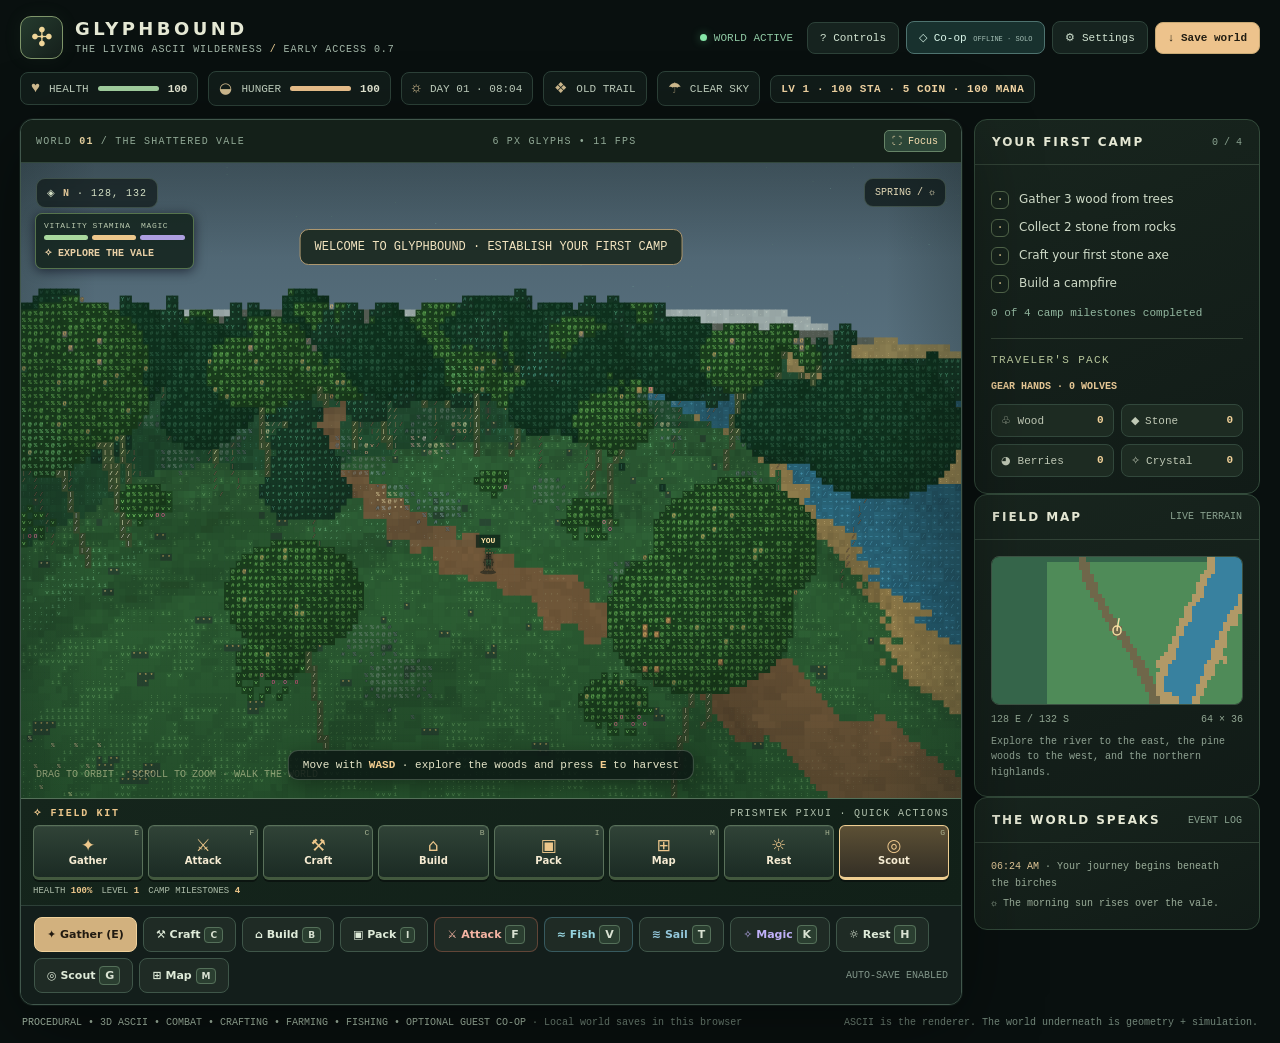
==== commit 32a95de3: "feat(glyphbound): PixUI-compatible field kit, focus mode, camp rest and scouting" ====
--- a/glyphbound/glyphbound.html
+++ b/glyphbound/glyphbound.html
@@ -23,21 +23,49 @@
 #btn-boat,#touch-boat{color:#94c7db}#btn-spell,#touch-spell{color:#bfb0f8}
 
 #btn-coop{border:1px solid #4e736f;color:#d9f5e9;background:#18312e}#coop-count{font-size:.64em;opacity:.72;white-space:nowrap}#coop-chat{max-height:175px;overflow-y:auto;margin:12px 0}#coop-chat p{margin:5px 0;overflow-wrap:anywhere}#coop-name,#coop-room,#coop-message{width:100%;padding:10px;color:#edf7ef;background:#111b1a;border:1px solid #45615b;border-radius:6px;min-width:0}.menu-actions:has(#coop-message){display:flex;flex-wrap:nowrap;gap:8px}.menu-actions #coop-message{flex:1}
+
+/* Glyphbound v0.7 — PixUI contract-bound web HUD. Shared tokens also import into Prismtek Engine. */
+:root{--pixui-background:#101c16;--pixui-surface:#24352a;--pixui-edge:#72916a;--pixui-ink:#f5ebd2;--pixui-accent:#edc78b;--pixui-muted:#b0c0ac}
+.pixui-toolbar{background:linear-gradient(145deg,#15251c,#112018);border-top:1px solid #557159;padding:8px 12px 9px;position:relative;z-index:1}
+.pixui-barhead{display:flex;justify-content:space-between;gap:10px;align-items:center;margin-bottom:6px;font:10px ui-monospace,monospace;letter-spacing:.13em;color:var(--pixui-muted)}
+.pixui-barhead b{color:var(--pixui-accent);letter-spacing:.17em}
+.pixui-hotbar{display:grid;grid-template-columns:repeat(8,minmax(0,1fr));gap:5px}
+.pixui-slot{display:flex;align-items:center;justify-content:center;flex-direction:column;min-width:0;gap:1px;min-height:55px;padding:5px 2px;position:relative;color:var(--pixui-ink);border:1px solid #59715a;border-bottom:3px solid #42593e;border-radius:6px;background:linear-gradient(180deg,#304337,#1b2b24);box-shadow:inset 0 1px #ffffff0d,0 2px 0 #0b1410;transition:transform .15s,border-color .15s,box-shadow .15s}
+.pixui-slot:hover,.pixui-slot:focus-visible{transform:translateY(-2px);border-color:var(--pixui-accent);box-shadow:0 0 16px #e9bb7b33}
+.pixui-slot:active{transform:translateY(1px)}.pixui-slot.is-primary{border-color:#efce92;background:linear-gradient(#5c5035,#342f25)}
+.pixui-slot-icon{font-size:17px;line-height:1.1;color:var(--pixui-accent)}.pixui-slot-label{font:700 10px/1.2 ui-sans-serif,system-ui;overflow:hidden;text-overflow:ellipsis;max-width:100%}.pixui-slot-key{position:absolute;right:3px;top:2px;color:#c3cda8;font:8px ui-monospace,monospace;opacity:.8}
+.pixui-bindings{display:flex;gap:9px;flex-wrap:wrap;margin-top:6px;font:9px ui-monospace,monospace;color:var(--pixui-muted)}.pixui-bind strong{color:var(--pixui-accent)}
+.pixui-playstatus{position:absolute;left:14px;top:50px;z-index:4;background:#12231cd9;min-width:152px;max-width:220px;border:1px solid #56744d;border-radius:7px;padding:7px 8px;color:var(--pixui-ink);box-shadow:0 2px 12px #0019;pointer-events:none}
+.pixui-stat-line{display:grid;grid-template-columns:repeat(3,1fr);gap:5px;font:8px ui-monospace,monospace;letter-spacing:.08em;color:#bbcbb0}
+.pixui-meters{display:grid;grid-template-columns:repeat(3,1fr);gap:4px;margin:5px 0 7px;height:5px;background:transparent}
+.pixui-meters>i{display:block;width:100%;height:5px;border-radius:5px;transition:width .2s}
+#pixui-hp-fill{background:#a9d99e}#pixui-sta-fill{background:#edc78b}#pixui-mana-fill{background:#ad9fe1}
+.pixui-target{font:700 10px/1.35 ui-monospace,monospace;overflow-wrap:anywhere;max-width:200px;color:#e9d0a6}
+.viewport.danger{animation:pixui-damage .34s ease-out 1}@keyframes pixui-damage{0%{box-shadow:inset 0 0 0 2px #ee6a66aa}60%{box-shadow:inset 0 0 40px 8px #c43e3e44}100%{box-shadow:inset 0 0 0 transparent}}
+@media(max-width:650px){.app{gap:6px}.top-strip{overflow-x:auto;flex-wrap:nowrap;scrollbar-width:none}.top-strip .stat-chip{flex:none}.viewport{height:clamp(390px,57dvh,620px)}.pixui-toolbar{padding:7px 6px}.pixui-barhead{font-size:8px}.pixui-slot{min-height:51px;border-radius:5px;gap:2px}.pixui-slot-label{font-size:9px}.pixui-slot-icon{font-size:15px}.pixui-slot-key{display:none}.pixui-playstatus{min-width:121px;max-width:155px;top:49px;left:8px;padding:6px}.pixui-target{font-size:9px}.action-row{display:flex;flex-wrap:nowrap;overflow-x:auto;scrollbar-width:thin;padding:6px}.action-row button{flex:0 0 auto;min-width:70px;padding:8px 5px}.touchbar{padding:8px}.pixui-bindings{font-size:8px}}
+@media(prefers-reduced-motion:reduce){.pixui-slot,.pixui-meters>i{transition:none}.viewport.danger{animation:none}}
+
+/* FOCUS MODE: more actual game, fewer surrounding panels; always has a visible exit control. */
+.screen-top .pixui-focus-btn{background:#2c4637;color:#f7deb0;border:1px solid #668467;border-radius:5px;padding:4px 7px;font:10px ui-monospace,monospace;white-space:nowrap}
+.app.is-immersive .topbar,.app.is-immersive .top-strip,.app.is-immersive .side,.app.is-immersive .footer{display:none}
+.app.is-immersive{max-width:none;width:100%;padding:6px;gap:3px}.app.is-immersive .layout{display:block}.app.is-immersive .viewport{height:clamp(480px,73dvh,1200px)}
+.app.is-immersive .screen-top{border-color:var(--pixui-edge)}
+@media(max-width:650px){.screen-top .pixui-focus-btn{font-size:9px;padding:4px}.app.is-immersive .viewport{height:clamp(440px,72dvh,900px)}}
 </style>
 </head>
 <body>
 <main class="app">
-<header class="topbar"><div class="brand"><div class="mark" aria-hidden="true">✣</div><div><h1>GLYPHBOUND</h1><p>THE LIVING ASCII WILDERNESS <span style="color:#edcf95">/</span> EARLY ACCESS 0.6</p></div></div><div class="nav-actions"><span class="live-indicator"><span class="dot"></span><span id="live-status">WORLD ACTIVE</span></span><button class="small-btn" id="btn-help">? Controls</button><button class="small-btn" id="btn-coop">◇ Co-op <span id="coop-count">OFFLINE · SOLO</span></button><button class="small-btn" id="btn-settings">⚙ Settings</button><button class="small-btn gold" id="btn-save">↓ Save world</button></div></header>
+<header class="topbar"><div class="brand"><div class="mark" aria-hidden="true">✣</div><div><h1>GLYPHBOUND</h1><p>THE LIVING ASCII WILDERNESS <span style="color:#edcf95">/</span> EARLY ACCESS 0.7</p></div></div><div class="nav-actions"><span class="live-indicator"><span class="dot"></span><span id="live-status">WORLD ACTIVE</span></span><button class="small-btn" id="btn-help">? Controls</button><button class="small-btn" id="btn-coop">◇ Co-op <span id="coop-count">OFFLINE · SOLO</span></button><button class="small-btn" id="btn-settings">⚙ Settings</button><button class="small-btn gold" id="btn-save">↓ Save world</button></div></header>
 <div class="top-strip"><div class="stat-chip"><span class="ico">♥</span><span>HEALTH</span><div class="meter"><i id="hp-bar"></i></div><b id="hp">100</b></div><div class="stat-chip food"><span class="ico">◒</span><span>HUNGER</span><div class="meter"><i id="food-bar"></i></div><b id="food">100</b></div><div class="stat-chip"><span class="ico">☼</span><span id="time-label">DAY 01 · 08:00</span></div><div class="stat-chip"><span class="ico">❖</span><span id="biome-label">SUNLIT MEADOWS</span></div><div class="stat-chip"><span class="ico">☂</span><span id="weather-label">CLEAR SKY</span></div><div class="stat-chip" id="rpg-status">LV 1 · 100 STA · 5 COIN</div></div>
-<div class="layout"><section class="play-column" aria-label="Playable ASCII wilderness world"><div class="game-shell"><div class="screen-top"><span>WORLD <b>01</b> / THE SHATTERED VALE</span><span class="right" id="render-stats">6 PX GLYPHS • 0 FPS</span></div><div class="viewport" id="viewport"><canvas id="scene" aria-label="Third-person 3D ASCII wilderness featuring animated pixel-art avatars" tabindex="0"></canvas><div class="loading-fallback" id="fallback"><div><pre aria-hidden="true">                /\     /\       /\
+<div class="layout"><section class="play-column" aria-label="Playable ASCII wilderness world"><div class="game-shell"><div class="screen-top"><span>WORLD <b>01</b> / THE SHATTERED VALE</span><span class="right" id="render-stats">6 PX GLYPHS • 0 FPS</span><button class="pixui-focus-btn" id="btn-focus" type="button" aria-pressed="false" title="Expand world view">⛶ Focus</button></div><div class="viewport" id="viewport"><canvas id="scene" aria-label="Third-person 3D ASCII wilderness featuring animated pixel-art avatars" tabindex="0"></canvas><div class="loading-fallback" id="fallback"><div><pre aria-hidden="true">                /\     /\       /\
         /\     /**\   /**\     /**\
        /**\   /****\ /****\   /****\
     || || ||  |||| || |||| ||  |||| ||
- ...::;;,;:...,,..~~..,,...;;:...,,..</pre><strong>THE VALE IS TAKING SHAPE</strong><br><small>Run this game in a normal browser to enable the interactive world.</small></div></div><div class="vignette"></div><div class="compass">◈ <strong id="compass">N</strong> · <span id="coordinates">128, 132</span></div><div class="daytag" id="season-display">SPRING / ☼</div><div class="toast" id="toast" role="status" aria-live="polite"></div><div class="corner-note" id="world-note">DRAG TO ORBIT · SCROLL TO ZOOM · WALK THE WORLD</div><div class="hint" id="target-hint">Move with <b>WASD</b> · approach trees and press <b>E</b> to harvest</div><div class="drawer" id="drawer"><div class="dialog" role="dialog" aria-modal="true" aria-labelledby="dialog-title"><div class="dialog-head"><h2 id="dialog-title">FIELD NOTES</h2><button id="close-drawer" aria-label="Close dialog">✕</button></div><div class="dialog-body" id="dialog-body"></div></div></div></div><div class="action-row"><button class="primary" id="btn-action">✦ Gather <span class="kbd" style="font-size:9px">E</span></button><button id="btn-craft">⚒ Craft <span class="kbd" style="font-size:9px">C</span></button><button id="btn-build">⌂ Build <span class="kbd" style="font-size:9px">B</span></button><button id="btn-pack">▣ Pack <span class="kbd" style="font-size:9px">I</span></button><button id="btn-attack">⚔ Attack <span class="kbd">F</span></button><button id="btn-fish">≈ Fish <span class="kbd">V</span></button><button id="btn-boat">≋ Sail <span class="kbd">T</span></button><button id="btn-spell">✧ Magic <span class="kbd">K</span></button><button id="btn-map">⊞ Map <span class="kbd" style="font-size:9px">M</span></button><span class="grow"></span><span class="subtext" id="status-text">AUTO-SAVE ENABLED</span></div><div class="touchbar" aria-label="Touch game controls"><div class="touch-pad"><button data-dir="up" aria-label="Move forward">▲</button><button data-dir="left" aria-label="Move left">◀</button><button data-dir="down" aria-label="Move backward">▼</button><button data-dir="right" aria-label="Move right">▶</button></div><div class="touch-actions"><button id="touch-turn-l" aria-label="Rotate view left">↶ View</button><button id="touch-turn-r" aria-label="Rotate view right">View ↷</button><button class="action" id="touch-action">✦ GATHER</button><button id="touch-build">⌂ BUILD</button><button id="touch-attack">⚔ ATTACK</button><button id="touch-fish">≈ FISH</button><button id="touch-jump">↑ JUMP</button><button id="touch-boat">≋ RAFT</button><button id="touch-spell">✧ MAGIC</button></div></div></div></section>
+ ...::;;,;:...,,..~~..,,...;;:...,,..</pre><strong>THE VALE IS TAKING SHAPE</strong><br><small>Run this game in a normal browser to enable the interactive world.</small></div></div><div class="vignette"></div><div class="pixui-playstatus" id="pixui-playstatus" aria-label="Combat and exploration status"><div class="pixui-stat-line"><span>VITALITY</span><span>STAMINA</span><span>MAGIC</span></div><div class="pixui-meters"><i id="pixui-hp-fill"></i><i id="pixui-sta-fill"></i><i id="pixui-mana-fill"></i></div><div class="pixui-target" id="pixui-target" aria-live="polite">EXPLORE THE VALE</div></div><div class="compass">◈ <strong id="compass">N</strong> · <span id="coordinates">128, 132</span></div><div class="daytag" id="season-display">SPRING / ☼</div><div class="toast" id="toast" role="status" aria-live="polite"></div><div class="corner-note" id="world-note">DRAG TO ORBIT · SCROLL TO ZOOM · WALK THE WORLD</div><div class="hint" id="target-hint">Move with <b>WASD</b> · approach trees and press <b>E</b> to harvest</div><div class="drawer" id="drawer"><div class="dialog" role="dialog" aria-modal="true" aria-labelledby="dialog-title"><div class="dialog-head"><h2 id="dialog-title">FIELD NOTES</h2><button id="close-drawer" aria-label="Close dialog">✕</button></div><div class="dialog-body" id="dialog-body"></div></div></div></div><div class="pixui-toolbar" aria-label="PixUI field toolbar"><div class="pixui-barhead"><b>✧ FIELD KIT</b><span>PRISMTEK PIXUI · QUICK ACTIONS</span></div><div id="pixui-hotbar" class="pixui-hotbar" role="toolbar"></div><div id="pixui-bindings" class="pixui-bindings" aria-live="off"></div></div><div class="action-row"><button class="primary" id="btn-action">✦ Gather <span class="kbd" style="font-size:9px">E</span></button><button id="btn-craft">⚒ Craft <span class="kbd" style="font-size:9px">C</span></button><button id="btn-build">⌂ Build <span class="kbd" style="font-size:9px">B</span></button><button id="btn-pack">▣ Pack <span class="kbd" style="font-size:9px">I</span></button><button id="btn-attack">⚔ Attack <span class="kbd">F</span></button><button id="btn-fish">≈ Fish <span class="kbd">V</span></button><button id="btn-boat">≋ Sail <span class="kbd">T</span></button><button id="btn-spell">✧ Magic <span class="kbd">K</span></button><button id="btn-rest">☼ Rest <span class="kbd">H</span></button><button id="btn-scout">◎ Scout <span class="kbd">G</span></button><button id="btn-map">⊞ Map <span class="kbd" style="font-size:9px">M</span></button><span class="grow"></span><span class="subtext" id="status-text">AUTO-SAVE ENABLED</span></div><div class="touchbar" aria-label="Touch game controls"><div class="touch-pad"><button data-dir="up" aria-label="Move forward">▲</button><button data-dir="left" aria-label="Move left">◀</button><button data-dir="down" aria-label="Move backward">▼</button><button data-dir="right" aria-label="Move right">▶</button></div><div class="touch-actions"><button id="touch-turn-l" aria-label="Rotate view left">↶ View</button><button id="touch-turn-r" aria-label="Rotate view right">View ↷</button><button class="action" id="touch-action">✦ GATHER</button><button id="touch-build">⌂ BUILD</button><button id="touch-attack">⚔ ATTACK</button><button id="touch-fish">≈ FISH</button><button id="touch-jump">↑ JUMP</button><button id="touch-boat">≋ RAFT</button><button id="touch-spell">✧ MAGIC</button><button id="touch-rest">☼ REST</button><button id="touch-scout">◎ SCOUT</button></div></div></div></section>
 <aside class="side"><section class="panel"><header class="panel-head"><h2>YOUR FIRST CAMP</h2><small id="quest-count">0 / 4</small></header><div class="panel-inner"><div id="objectives"></div><div class="progress" id="quest-progress">Collect resources to establish your home.</div><div class="divider"></div><h3 class="section-title">TRAVELER'S PACK</h3><p class="gear-summary" id="rpg-gear">GEAR HANDS</p><div class="inventory"><div class="resource"><span>♧ Wood</span><b id="res-wood">0</b></div><div class="resource"><span>◆ Stone</span><b id="res-stone">0</b></div><div class="resource"><span>◕ Berries</span><b id="res-berry">0</b></div><div class="resource"><span>✧ Crystal</span><b id="res-crystal">0</b></div></div></div></section><section class="panel"><header class="panel-head"><h2>FIELD MAP</h2><small>LIVE TERRAIN</small></header><div class="panel-inner"><div class="map-wrap"><canvas id="minimap" width="260" height="146" aria-label="Local map of your surroundings"></canvas></div><div class="scene-info"><span id="map-position">128 E / 132 S</span><span id="map-scale">64 × 36</span></div><p class="map-tip">Explore the river to the east, the pine woods to the west, and the northern highlands.</p></div></section><section class="panel"><header class="panel-head"><h2>THE WORLD SPEAKS</h2><small>EVENT LOG</small></header><div class="panel-inner"><div class="log" id="world-log"><p>☼ The morning sun rises over the vale.</p></div></div></section></aside></div>
 <footer class="footer"><span><strong>PROCEDURAL • 3D ASCII • COMBAT • CRAFTING • FARMING • FISHING • OPTIONAL GUEST CO-OP</strong> · Local world saves in this browser</span><span>ASCII is the renderer. The world underneath is geometry + simulation.</span></footer>
 <noscript><div class="noscript">JavaScript is required to run GLYPHBOUND. Open this page in a browser with JavaScript enabled.</div></noscript>
-</main><script>
+</main><script type="application/json" id="pixui-layout">{"schema":"prismtek.pixui-widgets/v1","engine":"phaser4","widgets":[{"id":"glyphbound-health","kind":"progress","label":"HEALTH","anchor":"top-left","binding":"health","value":1,"checked":false,"choices":[]},{"id":"glyphbound-level","kind":"text","label":"LEVEL","anchor":"top-center","binding":"level","value":0.5,"checked":false,"choices":[]},{"id":"glyphbound-objectives","kind":"quest","label":"CAMP MILESTONES","anchor":"top-right","binding":"remaining","value":0.5,"checked":false,"choices":[]},{"id":"glyphbound-hotbar","kind":"hotbar","label":"FIELD ACTIONS","anchor":"bottom-center","value":0.5,"checked":false,"choices":["Gather","Attack","Craft","Build","Pack","Map","Rest","Scout"]},{"id":"glyphbound-minimap","kind":"minimap","label":"LIVE MAP","anchor":"top-right","value":0.5,"checked":false,"choices":[]}]}</script><script type="application/json" id="pixui-theme">{"schema":"prismtek.pixel-ui/v1","engine":"phaser4","theme":{"id":"glyphbound_forest","name":"Glyphbound Forest","background":"#101c16","surface":"#24352a","edge":"#72916a","ink":"#f5ebd2","accent":"#edc78b","muted":"#b0c0ac","scale":2}}</script><script>
 /* GLYPHBOUND guest co-op client. Optional: standalone game remains fully playable offline. */
 (function(){'use strict';
   const saneRoom=s=>String(s||'').toLowerCase().replace(/[^a-z0-9-]/g,'').slice(0,24);
@@ -90,11 +118,49 @@
 })();
 </script><script>
 (()=>{'use strict';
+// DOM runtime adapter for Prismtek's real PixUI JSON interchange contracts.
+// The original native Godot/Studio importer consumes these same JSON documents.
+// This renderer does NOT embed Phaser 4 or the phaser-pixui runtime.
+const layoutEl=document.getElementById('pixui-layout'),themeEl=document.getElementById('pixui-theme');
+if(!layoutEl||!themeEl)return;
+let layout,theme;try{layout=JSON.parse(layoutEl.textContent);theme=JSON.parse(themeEl.textContent)}catch(e){console.error('PixUI contract parse failed',e);return}
+if(layout.schema!=='prismtek.pixui-widgets/v1'||layout.engine!=='phaser4'||theme.schema!=='prismtek.pixel-ui/v1'||theme.engine!=='phaser4')return;
+const c=theme.theme||{};for(const key of ['background','surface','edge','ink','accent','muted'])if(/^#[a-f\d]{6}$/i.test(c[key]||''))document.documentElement.style.setProperty('--pixui-'+key,c[key]);
+const bar=document.getElementById('pixui-hotbar'),status=document.getElementById('pixui-bindings');
+const widgets=layout.widgets||[],hotbar=widgets.find(w=>w.kind==='hotbar');
+const actions={Gather:['gather','✦','E'],Attack:['attack','⚔','F'],Craft:['craft','⚒','C'],Build:['build','⌂','B'],Pack:['pack','▣','I'],Map:['map','⊞','M'],Rest:['rest','☼','H'],Scout:['scout','◎','G']};
+const buttons=[];if(hotbar&&bar){bar.setAttribute('aria-label',hotbar.label);for(const name of hotbar.choices||[]){
+ const config=actions[name];if(!config)continue;const b=document.createElement('button');b.className='pixui-slot';b.type='button';b.dataset.action=config[0];b.setAttribute('aria-label',name+' ('+config[2]+')');
+ const symbol=document.createElement('span');symbol.className='pixui-slot-icon';symbol.textContent=config[1];
+ const label=document.createElement('span');label.className='pixui-slot-label';label.textContent=name;
+ const key=document.createElement('span');key.className='pixui-slot-key';key.textContent=config[2];
+ b.append(symbol,label,key);if(buttons.length===0)b.classList.add('is-primary');
+ b.addEventListener('click',()=>window.dispatchEvent(new CustomEvent('prismtek:pixui-action',{detail:{action:config[0]}})));
+ bar.append(b);buttons.push(b);
+ }}
+const binders=[];if(status){for(const widget of widgets.filter(w=>w.binding&&w.binding!=='none'&&w.kind!=='hotbar')){
+ const node=document.createElement('span');node.className='pixui-bind';node.dataset.binding=widget.binding;
+ const title=document.createElement('span');title.textContent=widget.label+' ';node.append(title);
+ const value=document.createElement('strong');value.textContent='—';node.append(value);
+ status.append(node);binders.push({node,value,widget});
+ }}
+let last={};function setStats(stats){last={...stats};for(const {node,value,widget} of binders){const n=stats[widget.binding];if(n===undefined)continue;value.textContent=widget.binding==='health'?String(Math.round(n))+'%':String(n);node.setAttribute('aria-label',widget.label+': '+value.textContent)}
+ const hp=document.getElementById('pixui-hp-fill'),sta=document.getElementById('pixui-sta-fill'),mana=document.getElementById('pixui-mana-fill');
+ if(hp)hp.style.width=Math.max(0,Math.min(100,Number(stats.health)||0))+'%';
+ if(sta)sta.style.width=Math.max(0,Math.min(100,Number(stats.stamina)||0))+'%';
+ if(mana)mana.style.width=Math.max(0,Math.min(100,Number(stats.mana)||0))+'%';
+}
+function highlight(action){for(const b of buttons)b.classList.toggle('is-primary',b.dataset.action===action)}
+window.PrismtekPixUI={layout,theme,setStats,highlight,get stats(){return {...last}},actions:Object.keys(actions)};
+document.body.dataset.pixui='prismtek.pixui-widgets/v1';
+})();
+</script><script>
+(()=>{'use strict';
 // GLYPHBOUND 0.6 — terrain-backed ASCII world with natural light and glyph-integrated characters. Original browser JS, not Asciicker C++.
 const $=id=>document.getElementById(id),canvas=$('scene'),ctx=canvas.getContext('2d',{alpha:false}),view=$('viewport');
 const MIN=(x,a,b)=>Math.max(a,Math.min(b,x)), TAU=Math.PI*2, W=264,H=264, SEA=.06, SAVE_KEY='glyphbound_world_v1';
 const RES={wood:0,stone:0,berry:0,crystal:0,fiber:0,seed:0,meat:0,fish:0,meal:0,hide:0,coin:5};
-const state={visualMode:'readable',avatarMode:'sprite',avatarSize:'world',avatarStyle:'glyph',outlineMode:'soft',lightingMode:'dynamic',seed:91627,x:128,z:132,yaw:0.18,zoom:1,day:1,time:8/24,yearDay:0,health:100,hunger:100,inv:{...RES},craft:{axe:false,workbench:false},placed:[],removed:{},hits:{},quest:{wood:false,stone:false,axe:false,camp:false},fireplace:null,weatherOverride:'auto',quality:6,buildKind:null,buildRotation:0,playing:true,seconds:0,killCount:0,rpg:null};
+const state={visualMode:'readable',avatarMode:'sprite',avatarSize:'world',avatarStyle:'glyph',outlineMode:'soft',lightingMode:'dynamic',focusMode:false,seed:91627,x:128,z:132,yaw:0.18,zoom:1,day:1,time:8/24,yearDay:0,health:100,hunger:100,inv:{...RES},craft:{axe:false,workbench:false},placed:[],removed:{},hits:{},quest:{wood:false,stone:false,axe:false,camp:false},fireplace:null,weatherOverride:'auto',quality:6,buildKind:null,buildRotation:0,playing:true,seconds:0,killCount:0,rpg:null};
 const T={MEADOW:0,FOREST:1,SAND:2,ROCK:3,SNOW:4,WATER:5,MARSH:6,PATH:7};
 let heights,biomes,objects=[],buckets=new Map(),creatures=[],particles=[],w=960,h=580,scale=1,cw=5,ch=7,cols=0,rows=0,zbuf,cellMat,cellGlyph,cellShade,cellFog,cellExtras,cellGlow,cellLayer,cellEdge,cellWX,cellWY,cellWZ;
 let last=0,lastRender=0,frameClock=0,fps=0,fpsN=0,uiClock=0,mapClock=0,saveClock=0,toastTime=0,viewDrag=null,drawer=null,projCam=null,nearest=null,lastNotice='The morning sun rises over the vale.',mapDirty=true;
@@ -268,7 +334,7 @@
  skyC=mixRGB(skyC,[207,132,111],glow*.34);
  const fmt=(v)=>`rgb(${v.map(n=>Math.round(MIN(n,0,255))).join(',')})`;
  const renderPalette=(a,mat,s,f)=>{
-  const exposure=(.31+sun*.96)*(.56+s/12*.88),fire=mat===M.fire?85:0;
+  const exposure=(.39+sun*.98)*(.57+s/12*.86),fire=mat===M.fire?85:0;
   let rgb=a.map(v=>Math.min(255,v*exposure+fire));
   rgb=mixRGB(rgb,skyC,f*.024);return rgb;
  };
@@ -283,7 +349,7 @@
  })));
  // Solid earthy backing belongs to terrain; sky color must never leak through grass.
  // Background, ink, and object silhouettes use the SAME solar intensity and depth.
- const ambient=.30+sun*.82;
+ const ambient=.42+sun*.88;
  terrainColorCache=Array.from({length:22},(_,m)=>Array.from({length:13},(_,shade)=>Array.from({length:5},(_,fog)=>{
    const base=TERRAIN_BASE[m]||[40,71,49];
    const illum=ambient*(.68+shade/12*.50);
@@ -294,7 +360,7 @@
  })));
  foliageColorCache=Array.from({length:22},(_,m)=>Array.from({length:13},(_,shade)=>{
    const base=FOLIAGE_BASE[m]||[35,65,38];
-   return fmt(base.map(v=>v*(.37+sun*.57)*(.77+shade/12*.5)));
+   return fmt(base.map(v=>v*(.45+sun*.59)*(.78+shade/12*.49)));
  }));
 }
 function biomeColor(b){return [['#4c9160','#3a714e'],['#3b7652','#316546'],['#c9b077','#a98f66'],['#949b91','#7c847e'],['#d4dbcd','#a9b8ba'],['#468aa2','#2f6c8e'],['#527e60','#405f4f'],['#806f53','#665d49']][b]||['#4a805a','#3d7551']}
@@ -585,7 +651,7 @@
  const gradient=ctx.createLinearGradient(0,0,0,h);gradient.addColorStop(0,top);gradient.addColorStop(.7,bottom);gradient.addColorStop(1,'#253a2f');ctx.fillStyle=gradient;ctx.fillRect(0,0,w,h);
  // Fog and night grading are behind lit geometry so flames and the player's outline remain readable.
  if(nightFactor<.4){ctx.fillStyle=`rgba(4,11,27,${(.4-nightFactor)*.17})`;ctx.fillRect(0,0,w,h)}
- const count=traceTerrain();paintTerrainBackdrop();drawWorldObjects();paintFoliageBackplates();findEdges();const glyphCount=drawOverlay();
+ const count=traceTerrain();paintTerrainBackdrop();drawWorldObjects();paintFoliageBackplates();findEdges();const glyphCount=drawOverlay();drawScoutMarkers();
  return {glyphCount,count,edges:visibleEdges,lights:localLights.length};
 }
 function isTree(o){return o&&['pine','birch','oak'].includes(o.type)}
@@ -668,11 +734,11 @@
  {id:'sellFish',title:'Sell 3 fish',cost:{fish:3},gain:{coin:5}}
 ];
 const TRADERS=[{x:118,z:143,name:'WAYFARER MARKET'},{x:187,z:157,name:'COASTAL EXCHANGE'},{x:83,z:101,name:'HIGHLAND TRADING POST'}];
-const RPG_DEFAULT={level:1,xp:0,stamina:100,mana:100,sailing:false,lastSpell:-99,spellFx:0,jumpHeight:0,jumpVelocity:0,equipment:{},farms:[],wolvesDefeated:{},fishCount:0,combatCount:0,trades:0,muted:true,lastAttack:-99,attackFx:0};
+const RPG_DEFAULT={level:1,xp:0,stamina:100,mana:100,sailing:false,lastSpell:-99,spellFx:0,jumpHeight:0,jumpVelocity:0,equipment:{},farms:[],wolvesDefeated:{},fishCount:0,combatCount:0,trades:0,muted:true,lastAttack:-99,attackFx:0,restCount:0,scoutUntil:0,lastScout:-99};
 const wolfPack=[];
 function makeRPG(){return { ...RPG_DEFAULT,equipment:{},farms:[],wolvesDefeated:{} }}
 function mergeRPG(data){const r=makeRPG();
- for(const k of ['level','xp','stamina','mana','fishCount','combatCount','trades','muted'])if(typeof data[k]===(k==='muted'?'boolean':'number'))r[k]=data[k];
+ for(const k of ['level','xp','stamina','mana','fishCount','combatCount','trades','restCount','muted'])if(typeof data[k]===(k==='muted'?'boolean':'number'))r[k]=data[k];
  if(data.equipment&&typeof data.equipment==='object')for(const k of ['pickaxe','spear','rod','armor','raft','staff'])r.equipment[k]=!!data.equipment[k];
  if(Array.isArray(data.farms))r.farms=data.farms.filter(f=>f&&typeof f.id==='string').slice(0,400).map(f=>({id:f.id,plantedDay:Math.max(0,+f.plantedDay||0),harvested:+f.harvested||0}));
  if(data.wolvesDefeated&&typeof data.wolvesDefeated==='object')r.wolvesDefeated=data.wolvesDefeated;
@@ -697,7 +763,7 @@
  else if(Math.sin(state.seconds*.4+wolf.phase)>.985)theta+=.3;
  wolf.dir=theta;const speed=distance<8?.87:.18,nx=wolf.x+Math.cos(theta)*speed*dt,nz=wolf.z+Math.sin(theta)*speed*dt;
  if(nx>3&&nx<W-4&&nz>3&&nz<H-4&&!isWater(nx,nz)&&Math.abs(heightAt(nx,nz)-heightAt(wolf.x,wolf.z))<1.7&&!rpgBlocked(nx,nz)){wolf.x=nx;wolf.z=nz}
- if(distance<1.5&&wolf.cooldown===0){wolf.cooldown=2.1;const damage=r.equipment.armor?3:7;state.health=Math.max(0,state.health-damage);toast('WOLF ATTACK · -'+damage+' HEALTH');playTone(105,.15)}
+ if(distance<1.5&&wolf.cooldown===0){wolf.cooldown=2.1;const damage=r.equipment.armor?3:7;state.health=Math.max(0,state.health-damage);toast('WOLF ATTACK · -'+damage+' HEALTH');view.classList.remove('danger');void view.offsetWidth;view.classList.add('danger');setTimeout(()=>view.classList.remove('danger'),380);playTone(105,.15)}
  }
  // Simple gamepad support: left stick walk, right stick orbit, A jump, X attack, Y fish.
  const gp=typeof navigator.getGamepads==='function'?[...navigator.getGamepads()].find(g=>g&&g.connected):null;
@@ -737,6 +803,44 @@
  toast('SWING · NO CREATURE IN RANGE');return false
 }
 function rpgDefeatWolf(enemy){const r=state.rpg;r.wolvesDefeated[enemy.id]=state.day+3;enemy.health=32;state.killCount++;r.combatCount++;addRes('hide',2);addRes('meat',2);addRes('coin',1);gainXP(10);toast('WOLF DEFEATED · +HIDE +MEAT +COIN');log('Defended your camp against a wolf');saveWorld(false)}
+
+function restAtCamp(){
+ if(drawer||!state.playing)return false;
+ const camp=state.placed.find(s=>s.type==='campfire'&&Math.hypot(s.x-state.x,s.z-state.z)<5.5)||
+  [...net.builds.values()].find(s=>s.type==='campfire'&&Math.hypot(s.x-state.x,s.z-state.z)<5.5);
+ if(!camp){toast('REST REQUIRES A CAMPFIRE WITHIN 5 METERS');return false}
+ if((state.inv.wood||0)<1){toast('FEED THE FIRE WITH 1 WOOD TO REST');return false}
+ state.inv.wood--;
+ const advance=state.time>=.26;
+ if(advance){state.day++;state.yearDay++;cleanExpiredHarvests()}
+ state.time=.26;lightQuant=-1;
+ state.health=MIN(state.health+42,0,100);state.hunger=MIN(state.hunger+18,0,100);
+ state.rpg.stamina=100;state.rpg.mana=100;state.rpg.restCount++;
+ gainXP(2);log('Rested beside the <strong>campfire</strong> · dawn and warmth restored your strength');
+ toast('RESTED AT CAMP · +42 HEALTH · +18 HUNGER · STAMINA REFILLED');
+ refreshUI(true);saveWorld(false);return true;
+}
+function scoutArea(){
+ if(drawer||!state.playing)return false;
+ if(state.seconds-state.rpg.lastScout<8){toast('SCOUTING SENSES RECHARGING');return false}
+ if(state.rpg.mana<18){toast('NOT ENOUGH MANA TO SCOUT');return false}
+ state.rpg.mana-=18;state.rpg.lastScout=state.seconds;state.rpg.scoutUntil=state.seconds+8;
+ const nearby=objectsNear(state.x,state.z,19).filter(o=>o.type!=='flower');
+ const wolves=wolfPack.filter(o=>!(state.rpg.wolvesDefeated[o.id]>state.day)&&Math.hypot(o.x-state.x,o.z-state.z)<19);
+ toast(`FIELD SENSE · ${nearby.length} RESOURCES · ${wolves.length} THREATS`);
+ playTone(640,.11);refreshUI();return true;
+}
+function drawScoutMarkers(){
+ if(!state.rpg||state.seconds>state.rpg.scoutUntil)return;
+ const items=objectsNear(state.x,state.z,18).filter(o=>o.type!=='flower').sort((a,b)=>Math.hypot(a.x-state.x,a.z-state.z)-Math.hypot(b.x-state.x,b.z-state.z)).slice(0,16);
+ ctx.save();ctx.textAlign='center';ctx.textBaseline='middle';ctx.font='bold 11px ui-monospace,monospace';ctx.lineWidth=2;
+ for(const o of items){const pt=project(o.x,o.y+(isTree(o)?o.scale*2.5:.95),o.z);if(!pt)continue;
+   const i=pt[1]*cols+pt[0];if(pt[2]>zbuf[i]+5)continue;
+   const x=(pt[0]+.5)*cw,y=(pt[1]+.5)*ch;ctx.strokeStyle='#0b1a12';ctx.fillStyle=o.type==='ore'?'#a5caff':'#ffe1a3';ctx.strokeText('◇',x,y-5);ctx.fillText('◇',x,y-5);
+ }
+ ctx.restore();
+}
+
 function rpgSail(){const r=state.rpg;if(!r.equipment.raft){toast('CRAFT A RAFT FIRST');return false}if(r.sailing){r.sailing=false;toast('LEFT THE RAFT');return true}
  const spot=findFishSpot();if(!spot){toast('GET NEAR A RIVER, LAKE, OR SEA');return false}
  state.x=spot.x;state.z=spot.z;r.sailing=true;toast('RAFT LAUNCHED · SAIL WITH WASD');playTone(270,.16);return true}
@@ -797,7 +901,7 @@
  if(!state.quest.wood&&state.inv.wood>=3)state.quest.wood=true;if(!state.quest.stone&&state.inv.stone>=2)state.quest.stone=true;
  const q=[['wood','Gather 3 wood from trees'],['stone','Collect 2 stone from rocks'],['axe','Craft your first stone axe'],['camp','Build a campfire']];const done=q.filter(([k])=>state.quest[k]).length;
  $('quest-count').textContent=`${done} / 4`;let html='';for(const [k,n] of q){html+=`<div class="objective ${state.quest[k]?'done':''}"><span class="check">${state.quest[k]?'✓':'·'}</span><span>${n}</span></div>`}$('objectives').innerHTML=html;
- $('quest-progress').textContent=done===4?'Camp established. Explore, build, and survive!':`${done} of 4 camp milestones completed`;
+ $('quest-progress').textContent=done===4?'Camp established. Rest at the fire (H) and scout the wilds (G)!':`${done} of 4 camp milestones completed`;
  $('map-scale').textContent=`64 × 36`;
  const hint=$('target-hint');if(state.buildKind){hint.innerHTML=`BUILD MODE <b>${RECIPES[state.buildKind].title.toUpperCase()}</b> · Press <b>E</b> to place · <b>R</b> rotate · <b>Esc</b> cancel`; $('btn-action').textContent='⌂ Place (E)'}
  else if(rpgNearbyTrader()){hint.innerHTML='<b>E</b> · WAYFARER MERCHANT · TRADE GOODS';$('btn-action').textContent='◇ Trade (E)'}
@@ -805,6 +909,11 @@
  else if(nearest){const hit=state.hits[nearest.id]||0;hint.innerHTML=`<b>E</b> · ${resourceName(nearest).toUpperCase()}${hit?' · '+hit+' hits':''} · ${Math.hypot(nearest.x-state.x,nearest.z-state.z).toFixed(1)}m`; $('btn-action').textContent='✦ Gather (E)'}
  else{hint.innerHTML=`Move with <b>WASD</b> · explore the woods and press <b>E</b> to harvest`;$('btn-action').textContent='✦ Gather (E)'}
  $('world-note').classList.toggle('hide',!!state.buildKind);
+ const threat=wolfPack.filter(o=>!(state.rpg.wolvesDefeated[o.id]>state.day)).sort((a,b)=>Math.hypot(a.x-state.x,a.z-state.z)-Math.hypot(b.x-state.x,b.z-state.z))[0];
+ const distance=threat?Math.hypot(threat.x-state.x,threat.z-state.z):100;
+ const target=$('pixui-target');if(target){target.textContent=distance<7?'⚔ WOLF · '+Math.ceil(distance)+'m · '+Math.max(0,threat.health)+' HP':state.buildKind?'⌂ PLACING '+RECIPES[state.buildKind].title.toUpperCase():nearest?'✦ '+resourceName(nearest).toUpperCase()+' · '+Math.hypot(nearest.x-state.x,nearest.z-state.z).toFixed(1)+'m':state.rpg.scoutUntil>state.seconds?'◎ SCOUTING · '+Math.ceil(state.rpg.scoutUntil-state.seconds)+'s':'✧ EXPLORE THE VALE';target.classList.toggle('threat',distance<7)}
+ const pix=window.PrismtekPixUI;if(pix){pix.setStats({health:state.health,stamina:state.rpg.stamina,mana:state.rpg.mana,level:state.rpg.level,remaining:4-done,score:state.killCount,collected:state.inv.wood});pix.highlight(state.buildKind?'build':distance<4?'attack':nearest?'gather':'scout')}
+
 }
 function updateMinimap(){const c=$('minimap'),ct=c.getContext('2d'),iw=c.width,ih=c.height,img=ct.createImageData(iw,ih),sz=1,worldW=64,worldH=36;
  for(let y=0;y<ih;y++)for(let x=0;x<iw;x++){
@@ -823,7 +932,7 @@
  if(type==='pack'){html=`<div class="field-note">Your gear: <strong>${state.craft.axe?'Stone axe equipped':'Bare hands'}</strong>. Your gathered materials and camp structures are saved to this browser automatically.</div><div class="inventory"><div class="resource">♧ Wood <b>${state.inv.wood}</b></div><div class="resource">◆ Stone <b>${state.inv.stone}</b></div><div class="resource">◕ Berries <b>${state.inv.berry}</b></div><div class="resource">✧ Crystal <b>${state.inv.crystal}</b></div></div>${rpgPackHTML()}<div class="recipe"><div class="details"><strong>Eat wildberries</strong><small>1 berry → +24 hunger, +3 health</small></div><button id="eat-berries" ${state.inv.berry<1?'disabled':''}>Eat</button></div>`}
  if(type==='trade')html=rpgTradeHTML();
  if(type==='map')html='<canvas id="fullmap" class="map-large" width="420" height="420" aria-label="Map of the full procedural world"></canvas><div class="field-note">◇ = your position. The world is procedurally generated from a fixed seed. Blue: water; green: forest; yellow: sand; white: snow. Structures you build remain in the same location after saving.</div>';
- if(type==='help')html=`<div class="help"><p><b>W A S D / arrows</b> — move relative to the camera.<br><b>Shift</b> — sprint.<br><b>Mouse drag / finger drag</b> — orbit the view.<br><b>Mouse wheel</b> — camera zoom.<br><b>Q / Z</b> — rotate view left / right.<br><b>E / Action</b> — harvest nearby resources, tend gardens, or trade.<br><b>R</b> — rotate a build piece. <b>F</b> — attack. <b>V</b> — fish. <b>T</b> — sail raft. <b>K</b> — cast magic. <b>Space</b> — jump.<br><b>C</b> — craft · <b>B</b> — build · <b>I</b> — pack and eat · <b>M</b> — world map.<br><b>Esc</b> — close menu or cancel building.</p><p><b>Your first camp:</b> gather wood and stone, craft the axe, place a campfire. Rest beside a lit campfire with E to restore health. Rain, animal movement, and day/night run on the shared world clock. Each local save remembers what you build and harvest.</p><p><b>Mobile:</b> use the direction pad and Action, or drag the world to orbit. Use the View buttons to adjust the camera.</p></div>`;
+ if(type==='help')html=`<div class="help"><p><b>W A S D / arrows</b> — move relative to the camera.<br><b>Shift</b> — sprint.<br><b>Mouse drag / finger drag</b> — orbit the view.<br><b>Mouse wheel</b> — camera zoom.<br><b>Q / Z</b> — rotate view left / right.<br><b>E / Action</b> — harvest nearby resources, tend gardens, or trade.<br><b>R</b> — rotate a build piece. <b>F</b> — attack. <b>V</b> — fish. <b>T</b> — sail raft. <b>K</b> — cast magic. <b>Space</b> — jump.<br><b>C</b> — craft · <b>B</b> — build · <b>I</b> — pack and eat · <b>M</b> — world map.<br><b>H</b> — rest at a campfire using one wood. <b>G</b> — field sense scouting pulse (18 mana). <b>Focus</b> — expand the world view.<br><b>Esc</b> — close menu, exit focus, or cancel building.</p><p><b>Your first camp:</b> gather wood and stone, craft the axe, place a campfire. Rest at a nearby campfire with H to restore health, hunger and energy and advance to dawn. Scout with G to reveal nearby resources and wolves. Rain, animal movement, and day/night run on the shared world clock. Each local save remembers what you build and harvest.</p><p><b>Mobile:</b> use the direction pad and Action, or drag the world to orbit. Use the View buttons to adjust the camera.</p></div>`;
  if(type==='coop')html=`<div class="field-note">Optional guest co-op: up to 16 travelers can explore the same seeded terrain, see one another, chat, and place persistent shared structures. Inventories, combat and survival are local (not server-authoritative). Anyone with the room link can join.</div><div class="settings-grid"><label>Your display name<input id="coop-name" maxlength="22" autocomplete="off" placeholder="Wanderer"></label><label>Room code<input id="coop-room" maxlength="24" autocomplete="off" placeholder="forest"></label></div><div class="menu-actions"><button id="coop-join">Join / Create Room</button><button id="coop-leave">Leave</button><button id="coop-share">Copy Invite URL</button></div><p class="field-note" id="coop-status"></p><div class="field-note" id="coop-chat" aria-live="polite"></div><div class="menu-actions"><input id="coop-message" maxlength="140" aria-label="Chat message" placeholder="Say hello..."><button id="coop-send">Send</button></div>`;
  if(type==='settings')html=`<div class="settings-grid"><label>Audio <select id="audio-setting"><option value="off">Muted</option><option value="on">Effects on</option></select></label><label>World readability <select id="visual-setting"><option value="readable">Readable · quiet distant terrain</option><option value="dense">Dense · original full ASCII</option></select></label><label>Outlines <select id="outline-setting"><option value="soft">Soft depth outlines</option><option value="strong">Strong depth outlines</option><option value="off">Off</option></select></label><label>Lighting <select id="lighting-setting"><option value="dynamic">Dynamic sun / local lights</option><option value="flat">Classic flat shading</option></select></label><label>Player appearance <select id="avatar-setting"><option value="sprite">Animated pixel-art sprite</option><option value="ascii">Classic ASCII glyph</option></select></label><label>Character art <select id="avatar-style-setting"><option value="glyph">ASCII sprite · matches world</option><option value="pixel">Classic pixel sprite</option></select></label><label>Character scale <select id="avatar-size-setting"><option value="tiny">Tiny · terrain-scale</option><option value="world">World scale · recommended</option><option value="large">Large · accessibility</option></select></label><label>World glyph size <select id="detail-setting"><option value="4.5">Ultra · 4.5 px</option><option value="6">Fine · 6 px</option><option value="8">Balanced · 8 px</option><option value="11">Classic · 11 px</option></select></label><label>Weather <select id="weather-setting"><option value="auto">Dynamic (recommended)</option><option value="clear">Clear</option><option value="rain">Rain</option><option value="cloudy">Cloudy</option></select></label><label>Camera distance <input id="zoom-setting" type="range" min=".75" max="1.4" step=".05" value="${state.zoom}"></label></div><div class="divider"></div><div class="menu-actions"><button id="save-now">Save now</button><button id="export-now">Export save JSON</button><button id="import-now">Import save JSON</button><button class="danger" id="new-world">Reset world</button></div><div class="field-note">Progress is stored on this browser and origin via localStorage. Export a save file to move your progress to a different browser or device. No login or server account is required.</div><input type="file" accept="application/json,.json" id="save-file" class="sr-only">`;
  $('dialog-body').innerHTML=html;$('drawer').classList.add('open');
@@ -866,21 +975,22 @@
  m.putImageData(img,0,0);m.fillStyle='#eed299';m.beginPath();m.arc(state.x/W*c.width,state.z/H*c.height,5,0,TAU);m.fill();m.strokeStyle='#34271a';m.lineWidth=1.4;m.stroke();
  for(const s of state.placed){m.fillStyle='#f5a35e';m.fillRect(s.x/W*c.width-2,s.z/H*c.height-2,4,4)}
 }
-function cleanSave(){return {version:1,seed:state.seed,x:state.x,z:state.z,yaw:state.yaw,zoom:state.zoom,day:state.day,time:state.time,yearDay:state.yearDay,health:state.health,hunger:state.hunger,inv:state.inv,craft:state.craft,quest:state.quest,placed:state.placed,removed:state.removed,fireplace:state.fireplace,killCount:state.killCount,seconds:state.seconds,weatherOverride:state.weatherOverride,quality:state.quality,visualMode:state.visualMode,avatarMode:state.avatarMode,avatarSize:state.avatarSize,avatarStyle:state.avatarStyle,outlineMode:state.outlineMode,lightingMode:state.lightingMode,rpg:state.rpg}}
+function cleanSave(){return {version:1,focusMode:state.focusMode,seed:state.seed,x:state.x,z:state.z,yaw:state.yaw,zoom:state.zoom,day:state.day,time:state.time,yearDay:state.yearDay,health:state.health,hunger:state.hunger,inv:state.inv,craft:state.craft,quest:state.quest,placed:state.placed,removed:state.removed,fireplace:state.fireplace,killCount:state.killCount,seconds:state.seconds,weatherOverride:state.weatherOverride,quality:state.quality,visualMode:state.visualMode,avatarMode:state.avatarMode,avatarSize:state.avatarSize,avatarStyle:state.avatarStyle,outlineMode:state.outlineMode,lightingMode:state.lightingMode,rpg:state.rpg}}
 function saveWorld(notify=true){try{localStorage.setItem(SAVE_KEY,JSON.stringify(cleanSave()));$('status-text').textContent='WORLD SAVED';if(notify)toast('WORLD SAVED IN THIS BROWSER')}catch(e){$('status-text').textContent='SAVE UNAVAILABLE';if(notify)toast('BROWSER STORAGE BLOCKED · EXPORT JSON IN SETTINGS')}}
 function loadWorld(){try{const saved=JSON.parse(localStorage.getItem(SAVE_KEY)||'null');if(!saved||saved.version!==1)return false;hydrate(saved);return true}catch(e){return false}}
-function hydrate(data){const allowed=['seed','x','z','yaw','zoom','day','time','yearDay','health','hunger','killCount','seconds','quality','visualMode','avatarMode','avatarSize','avatarStyle','outlineMode','lightingMode','weatherOverride','fireplace'];for(const k of allowed)if(data[k]!==undefined&&data[k]!==null)state[k]=data[k];
- if(data.inv)state.inv={...RES,...data.inv};if(data.rpg&&typeof data.rpg==='object')state.rpg=mergeRPG(data.rpg);if(data.quest)state.quest={...state.quest,...data.quest};if(data.craft)state.craft={...state.craft,...data.craft};if(data.placed&&Array.isArray(data.placed))state.placed=data.placed.slice(0,1000);if(data.removed)state.removed=data.removed;state.x=MIN(Number(state.x)||128,4,W-4);state.z=MIN(Number(state.z)||132,4,H-4);state.zoom=MIN(Number(state.zoom)||1,.7,1.5);state.quality=[4.5,6,8,11].includes(+state.quality)?+state.quality:6;state.visualMode=['readable','dense'].includes(state.visualMode)?state.visualMode:'readable';state.avatarMode=['sprite','ascii'].includes(state.avatarMode)?state.avatarMode:'sprite';state.avatarSize=['tiny','world','large'].includes(state.avatarSize)?state.avatarSize:'world';state.avatarStyle=['glyph','pixel'].includes(state.avatarStyle)?state.avatarStyle:'glyph';state.outlineMode=['soft','strong','off'].includes(state.outlineMode)?state.outlineMode:'soft';state.lightingMode=['dynamic','flat'].includes(state.lightingMode)?state.lightingMode:'dynamic'}
+function hydrate(data){const allowed=['seed','x','z','yaw','zoom','day','time','yearDay','health','hunger','killCount','seconds','quality','visualMode','avatarMode','avatarSize','avatarStyle','outlineMode','lightingMode','focusMode','weatherOverride','fireplace'];for(const k of allowed)if(data[k]!==undefined&&data[k]!==null)state[k]=data[k];
+ if(data.inv)state.inv={...RES,...data.inv};if(data.rpg&&typeof data.rpg==='object')state.rpg=mergeRPG(data.rpg);if(data.quest)state.quest={...state.quest,...data.quest};if(data.craft)state.craft={...state.craft,...data.craft};if(data.placed&&Array.isArray(data.placed))state.placed=data.placed.slice(0,1000);if(data.removed)state.removed=data.removed;state.x=MIN(Number(state.x)||128,4,W-4);state.z=MIN(Number(state.z)||132,4,H-4);state.zoom=MIN(Number(state.zoom)||1,.7,1.5);state.quality=[4.5,6,8,11].includes(+state.quality)?+state.quality:6;state.visualMode=['readable','dense'].includes(state.visualMode)?state.visualMode:'readable';state.avatarMode=['sprite','ascii'].includes(state.avatarMode)?state.avatarMode:'sprite';state.avatarSize=['tiny','world','large'].includes(state.avatarSize)?state.avatarSize:'world';state.avatarStyle=['glyph','pixel'].includes(state.avatarStyle)?state.avatarStyle:'glyph';state.outlineMode=['soft','strong','off'].includes(state.outlineMode)?state.outlineMode:'soft';state.lightingMode=['dynamic','flat'].includes(state.lightingMode)?state.lightingMode:'dynamic';state.focusMode=state.focusMode===true}
 function exportSave(){const blob=new Blob([JSON.stringify(cleanSave(),null,2)],{type:'application/json'});const url=URL.createObjectURL(blob),a=document.createElement('a');a.href=url;a.download=`glyphbound-day-${state.day}.json`;a.click();setTimeout(()=>URL.revokeObjectURL(url),1000);toast('SAVE FILE EXPORTED')}
 function importSave(e){const file=e.target.files?.[0];if(!file)return;file.text().then(text=>{const data=JSON.parse(text);if(data.version!==1||!data.inv||!Array.isArray(data.placed))throw Error('Invalid Glyphbound save');hydrate(data);generateTerrain();spawnObjects();initCreatures();setQuality(state.quality);refreshUI(true);saveWorld(true);closeDialog();toast('WORLD SAVE IMPORTED')}).catch(()=>toast('COULD NOT IMPORT THIS SAVE FILE'))}
 function frame(t){requestAnimationFrame(frame);const dt=Math.min((t-last)/1000||.016,.09);last=t;if(!state.playing)return;
  tick(dt);frameClock+=dt;if((t-lastRender)<(state.quality<=4.5?1000/20:state.quality<=6?1000/27:1000/35))return;
  lastRender=t;try{render();fpsN++;if(frameClock>.75){fps=Math.round(fpsN/frameClock);frameClock=0;fpsN=0;$('render-stats').textContent=`${state.quality} PX GLYPHS • ${fps} FPS · ${cols}×${rows}`}}catch(e){console.error('Render error',e);$('live-status').textContent='RENDER ERROR';state.playing=false;toast('RENDER ERROR · CHECK CONSOLE')}
 }
-function installInputs(){window.addEventListener('keydown',e=>{
+function setFocusMode(enabled){state.focusMode=!!enabled;document.querySelector('.app').classList.toggle('is-immersive',state.focusMode);$('btn-focus').textContent=state.focusMode?'⤢ Exit focus':'⛶ Focus';$('btn-focus').setAttribute('aria-pressed',String(state.focusMode));resize();saveWorld(false)}
+function installInputs(){$('btn-focus').addEventListener('click',()=>setFocusMode(!state.focusMode));window.addEventListener('keydown',e=>{
   if(e.target instanceof HTMLInputElement||e.target instanceof HTMLSelectElement||e.target instanceof HTMLTextAreaElement)return;
   const key=e.key.toLowerCase();if(['arrowup','arrowdown','arrowleft','arrowright',' '].includes(key))e.preventDefault();
-  if(key==='escape'){if(drawer)closeDialog();else if(state.buildKind){state.buildKind=null;refreshUI()}return}
+  if(key==='escape'){if(drawer)closeDialog();else if(state.buildKind){state.buildKind=null;refreshUI()}else if(state.focusMode)setFocusMode(false);return}
   if(drawer)return;
   if(key==='e'){if(!e.repeat)gather();e.preventDefault();return}
   if(key===' '){if(!e.repeat)rpgJump();e.preventDefault();return}
@@ -888,6 +998,8 @@
   if(key==='v'){if(!e.repeat)rpgFish();return}
   if(key==='t'){if(!e.repeat)rpgSail();return}
   if(key==='k'){if(!e.repeat)rpgSpell();return}
+  if(key==='h'){if(!e.repeat)restAtCamp();return}
+  if(key==='g'){if(!e.repeat)scoutArea();return}
   if(key==='c'){openDialog('craft');return}if(key==='b'){openDialog('build');return}if(key==='i'){openDialog('pack');return}if(key==='m'){openDialog('map');return}
   if(key==='q'){state.yaw-=.13;return}if(key==='z'){state.yaw+=.13;return}
   if(key==='r'&&state.buildKind){state.buildRotation=(state.buildRotation+1)%4;toast('BUILD PIECE ROTATED');return}
@@ -899,7 +1011,7 @@
  view.addEventListener('pointermove',e=>{if(!dragging||e.pointerId!==dragPointer||drawer)return;state.yaw+=(e.clientX-px)*.009;px=e.clientX;py=e.clientY});
  const clearDrag=()=>{dragging=false;dragPointer=null};view.addEventListener('pointerup',clearDrag);view.addEventListener('pointercancel',clearDrag);
  view.addEventListener('wheel',e=>{e.preventDefault();state.zoom=MIN(state.zoom*(e.deltaY<0?.92:1.08),.72,1.45)},{passive:false});
- const buttons=[['btn-action',gather],['touch-action',gather],['btn-attack',rpgAttack],['touch-attack',rpgAttack],['btn-fish',rpgFish],['touch-fish',rpgFish],['btn-boat',rpgSail],['touch-boat',rpgSail],['btn-spell',rpgSpell],['touch-spell',rpgSpell],['touch-jump',rpgJump],['btn-craft',()=>openDialog('craft')],['btn-build',()=>openDialog('build')],['btn-pack',()=>openDialog('pack')],['btn-map',()=>openDialog('map')],['touch-build',()=>openDialog('build')],['btn-coop',()=>openDialog('coop')],['btn-settings',()=>openDialog('settings')],['btn-help',()=>openDialog('help')],['btn-save',()=>saveWorld(true)],['close-drawer',closeDialog]];for(const [id,fn] of buttons)$(id).addEventListener('click',fn);
+ const buttons=[['btn-action',gather],['touch-action',gather],['btn-attack',rpgAttack],['touch-attack',rpgAttack],['btn-fish',rpgFish],['touch-fish',rpgFish],['btn-boat',rpgSail],['touch-boat',rpgSail],['btn-spell',rpgSpell],['touch-spell',rpgSpell],['touch-jump',rpgJump],['btn-craft',()=>openDialog('craft')],['btn-build',()=>openDialog('build')],['btn-pack',()=>openDialog('pack')],['btn-map',()=>openDialog('map')],['btn-rest',restAtCamp],['touch-rest',restAtCamp],['btn-scout',scoutArea],['touch-scout',scoutArea],['touch-build',()=>openDialog('build')],['btn-coop',()=>openDialog('coop')],['btn-settings',()=>openDialog('settings')],['btn-help',()=>openDialog('help')],['btn-save',()=>saveWorld(true)],['close-drawer',closeDialog]];for(const [id,fn] of buttons)$(id).addEventListener('click',fn);
  $('drawer').addEventListener('pointerdown',e=>{if(e.target===$('drawer'))closeDialog()});
  for(const b of document.querySelectorAll('[data-dir]')){
    const d=b.dataset.dir;const down=e=>{e.preventDefault();touchDir.add(d);b.classList.add('pressing');try{b.setPointerCapture(e.pointerId)}catch{}};
@@ -908,12 +1020,13 @@
  for(const [id,dir] of [['touch-turn-l',-1],['touch-turn-r',1]]){
    $(id).addEventListener('click',()=>state.yaw+=dir*.35)
  }
+ window.addEventListener('prismtek:pixui-action',e=>{const actions={gather,attack:rpgAttack,craft:()=>openDialog('craft'),build:()=>openDialog('build'),pack:()=>openDialog('pack'),map:()=>openDialog('map'),rest:restAtCamp,scout:scoutArea};const key=e.detail?.action;if(Object.hasOwn(actions,key))actions[key]()});
  window.addEventListener('beforeunload',()=>saveWorld(false));window.addEventListener('resize',resize,{passive:true});
 }
-function boot(){net.onChange=refreshCoop;state.rpg=makeRPG();const resumed=loadWorld();generateTerrain();spawnObjects();initCreatures();initRPG();resize();installInputs();cacheColors();updateMinimap();refreshUI(true);
+function boot(){net.onChange=refreshCoop;state.rpg=makeRPG();const resumed=loadWorld();generateTerrain();spawnObjects();initCreatures();initRPG();resize();installInputs();if(state.focusMode)setFocusMode(true);cacheColors();updateMinimap();refreshUI(true);
  $('viewport').classList.add('ready');if(resumed){log('Returned to your saved camp in the vale');toast('WORLD RESTORED · WELCOME BACK')}else {log('Your journey begins beneath the birches');toast('WELCOME TO GLYPHBOUND · ESTABLISH YOUR FIRST CAMP')}
  const requestedRoom=new URLSearchParams(location.search).get('room');if(requestedRoom)net.connect(requestedRoom,net.name);refreshCoop();
- requestAnimationFrame(frame);window.GLYPHBOUND_DEBUG={heroMotion,travelerSheet,state,spriteScreenHeight,renderStats:()=>({lights:localLights.length,edges:visibleEdges,sun:{...solar},shadow:shadowAt(state.x,state.z),landCells:cellLayer.reduce((n,v)=>n+(v===1),0),glyphSprite:!!travelerGlyphSheet}),setTime:t=>{state.time=t;lightQuant=-1;},objectsNear,pickNearest,chooseBuild,placeBuild,gather,craftAxe,render,saveWorld,loadWorld,biomeAt,heightAt,recipe:RECIPES,setQuality,openDialog,rpgAttack,rpgFish,rpgPlant,rpgTrade,rpgCraft,rpgTick,rpgJump,rpgSail,rpgSpell,rpgNearbyTrader,findFishSpot,initRPG,cleanSave,hydrate,closeDialog}
+ requestAnimationFrame(frame);window.GLYPHBOUND_DEBUG={heroMotion,travelerSheet,state,spriteScreenHeight,renderStats:()=>({lights:localLights.length,edges:visibleEdges,sun:{...solar},shadow:shadowAt(state.x,state.z),landCells:cellLayer.reduce((n,v)=>n+(v===1),0),glyphSprite:!!travelerGlyphSheet}),setTime:t=>{state.time=t;lightQuant=-1;},objectsNear,pickNearest,chooseBuild,placeBuild,gather,craftAxe,render,saveWorld,loadWorld,biomeAt,heightAt,recipe:RECIPES,setQuality,openDialog,rpgAttack,rpgFish,rpgPlant,rpgTrade,rpgCraft,rpgTick,rpgJump,rpgSail,rpgSpell,rpgNearbyTrader,findFishSpot,initRPG,cleanSave,hydrate,closeDialog,restAtCamp,scoutArea,drawScoutMarkers,setFocusMode}
 }
 try{boot()}catch(e){console.error('World initialization failed:',e);$('live-status').textContent='INITIALIZATION ERROR';$('fallback').querySelector('small').textContent='The world could not start. See browser console for details.'}
 })();
